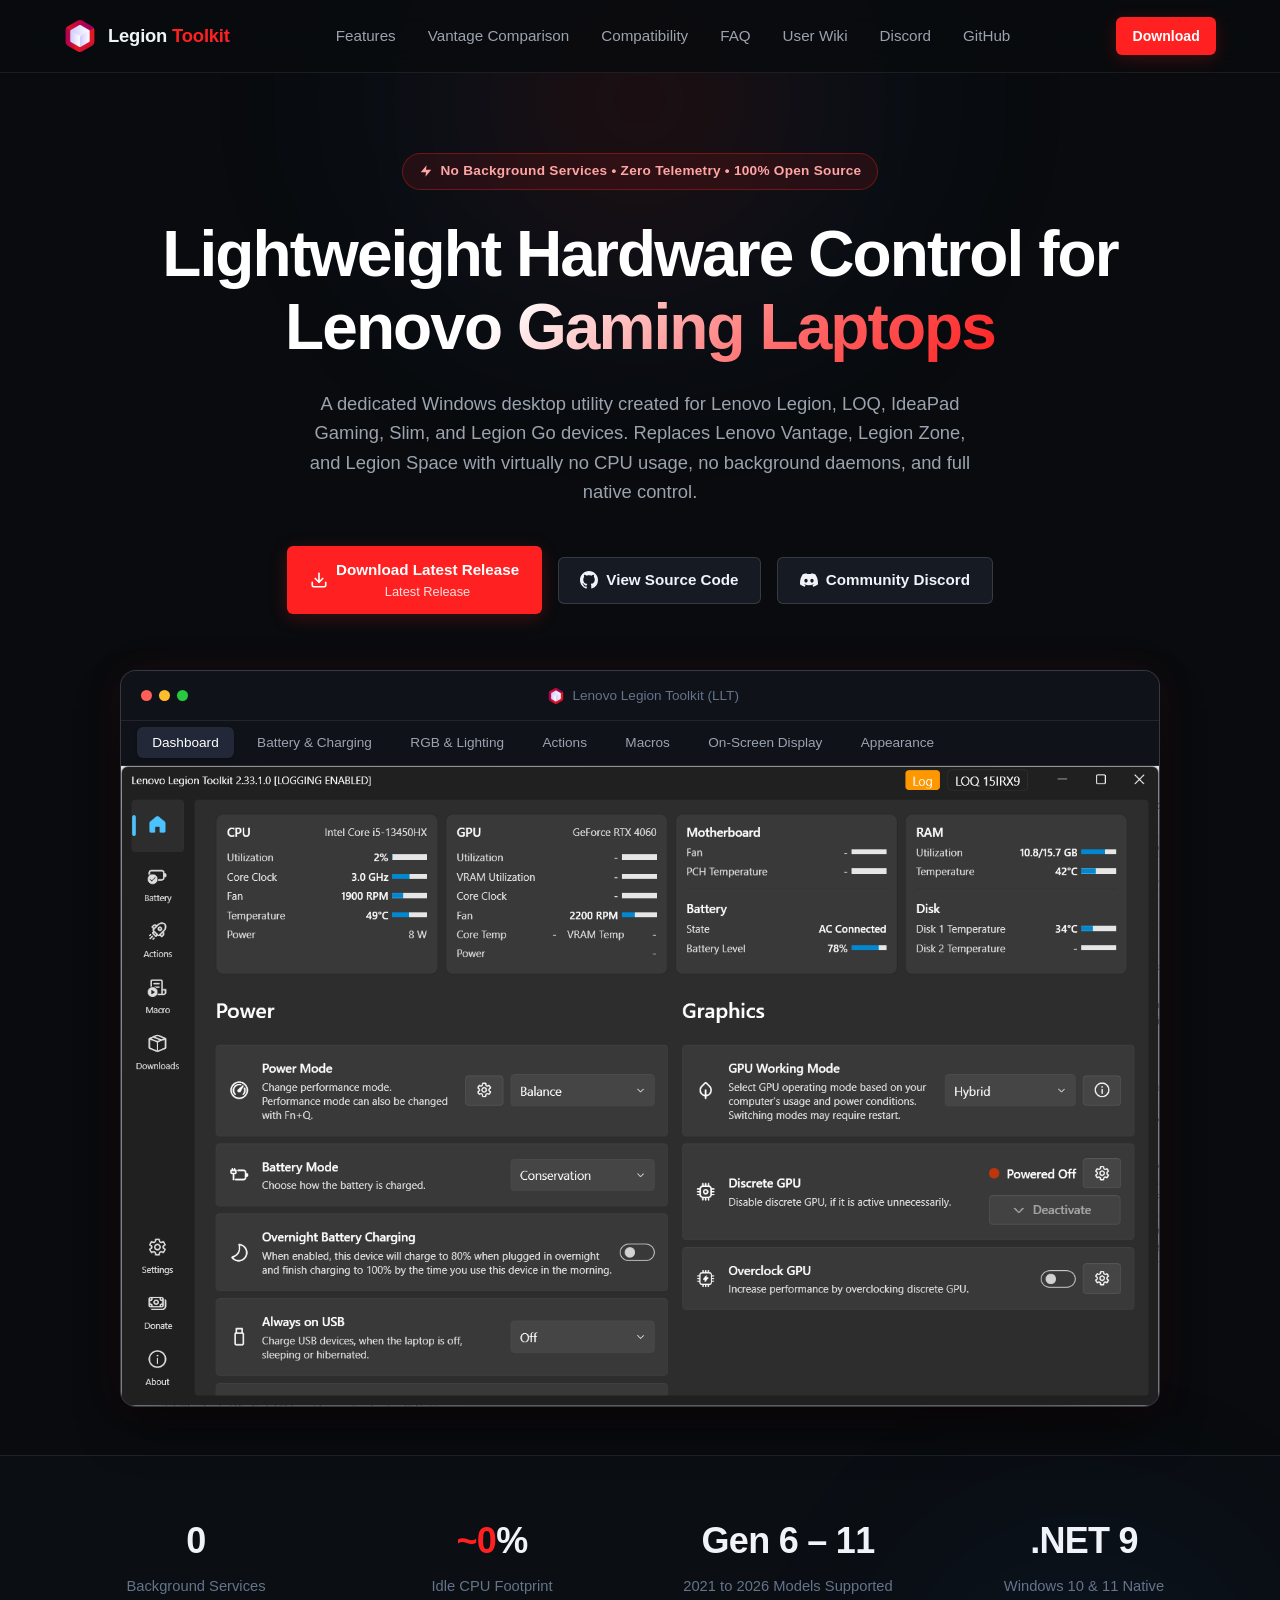
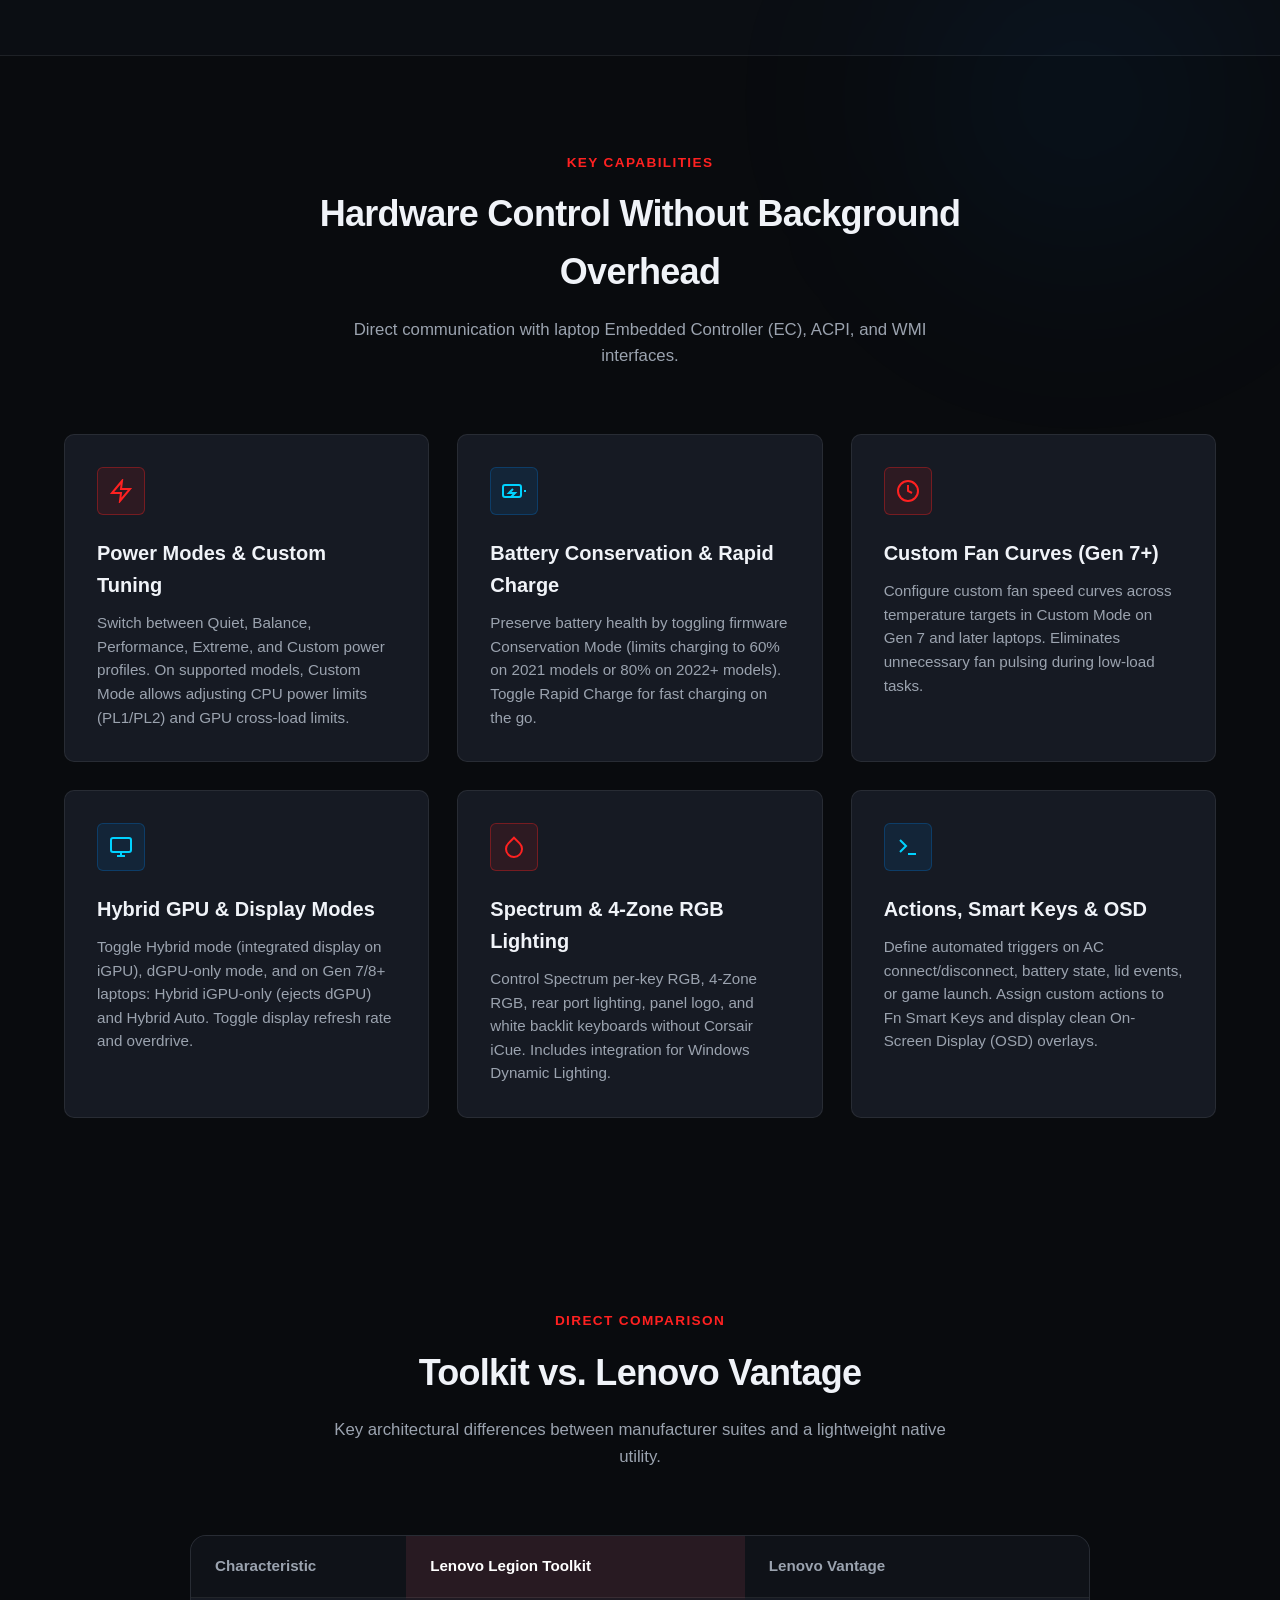
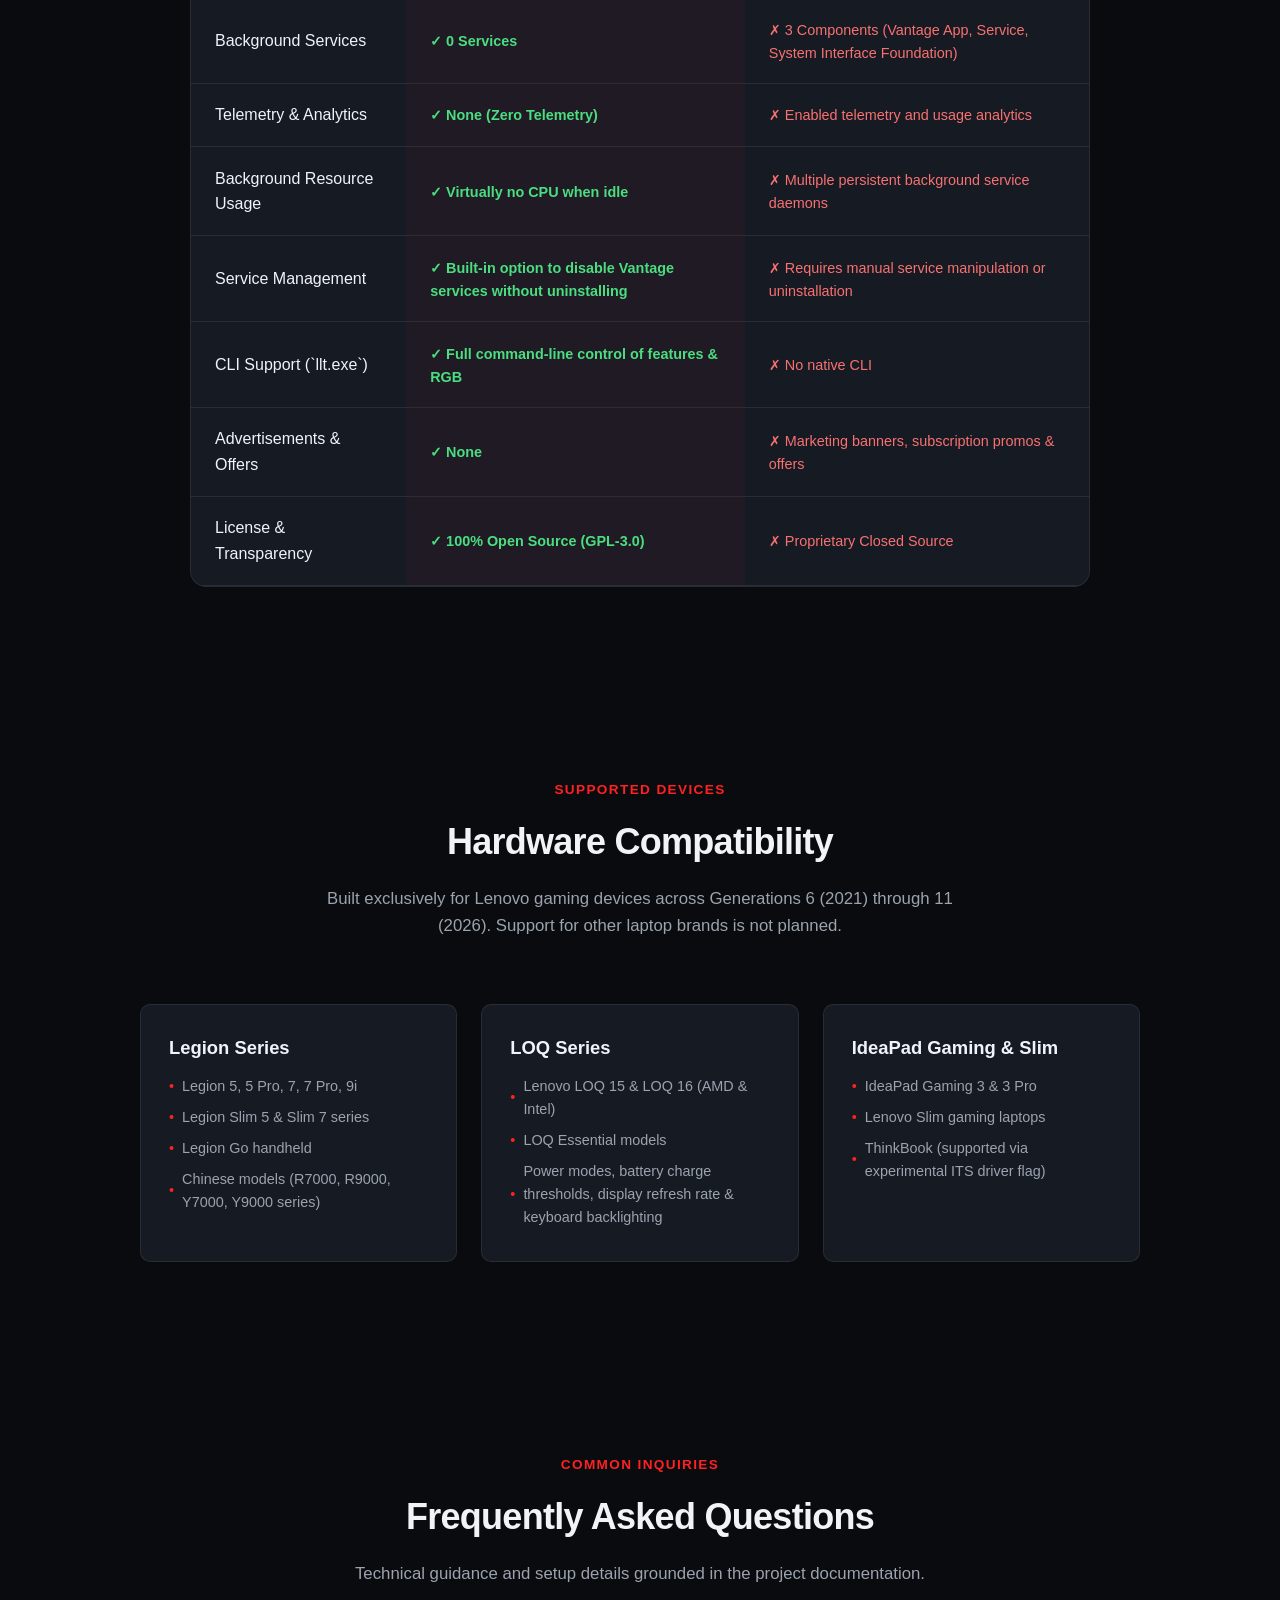
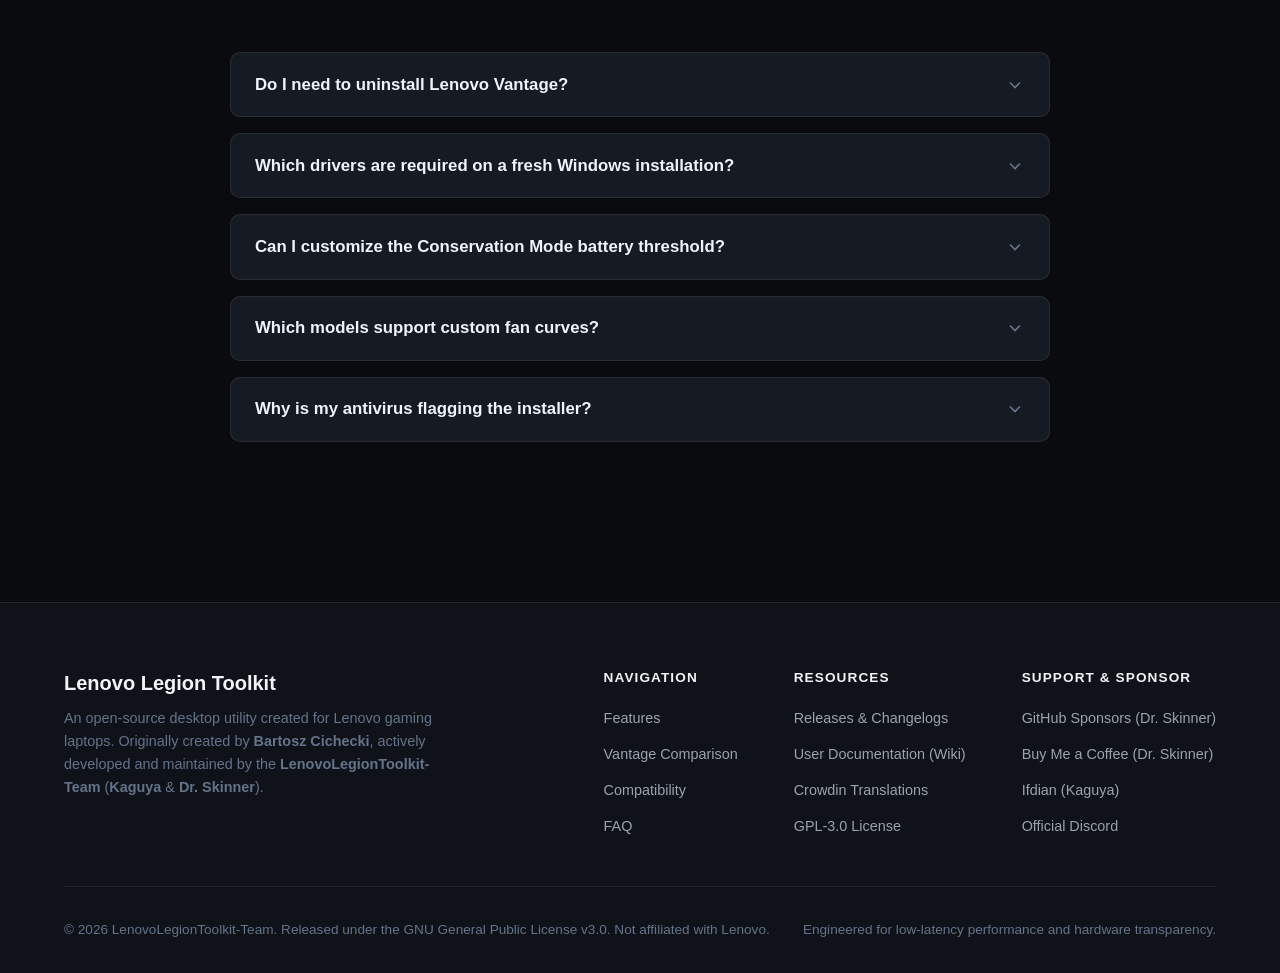
==== index.html @ ab82cf54 "Correct numbers, technical claims, and tone to strictly align with authoritative project documentati" ====
<!DOCTYPE html>
<html lang="en">
<head>
  <meta charset="UTF-8">
  <meta name="viewport" content="width=device-width, initial-scale=1.0">
  <title>Lenovo Legion Toolkit — Lightweight Utility for Lenovo Gaming Laptops</title>
  <meta name="description" content="A fast, clean, and resource-efficient desktop utility for Lenovo Legion, LOQ, and IdeaPad laptops. Replaces Lenovo Vantage with no background services and zero telemetry.">
  
  <!-- OpenGraph & Social Sharing Meta -->
  <meta property="og:title" content="Lenovo Legion Toolkit (LLT)">
  <meta property="og:description" content="Lightweight, open-source control utility for Lenovo Legion, LOQ, and IdeaPad laptops. Zero background services, zero telemetry.">
  <meta property="og:image" content="assets/Main_DarkMode.png">
  <meta property="og:url" content="https://lenovolegiontoolkit-team.github.io/">
  <meta property="og:type" content="website">

  <!-- Favicon -->
  <link rel="icon" type="image/png" href="assets/logo.png">

  <!-- Stylesheet -->
  <link rel="stylesheet" href="style.css">
</head>
<body>

  <!-- Ambient Background Glows -->
  <div class="ambient-glow-1"></div>
  <div class="ambient-glow-2"></div>

  <!-- Navigation Bar -->
  <header class="navbar">
    <div class="container nav-container">
      <a href="#" class="brand">
        <img src="assets/logo.png" alt="Lenovo Legion Toolkit Logo">
        <span>Legion <span class="accent">Toolkit</span></span>
      </a>

      <button class="mobile-toggle" aria-label="Toggle navigation menu">
        <svg width="24" height="24" viewBox="0 0 24 24" fill="none" stroke="currentColor" stroke-width="2">
          <line x1="3" y1="12" x2="21" y2="12"></line>
          <line x1="3" y1="6" x2="21" y2="6"></line>
          <line x1="3" y1="18" x2="21" y2="18"></line>
        </svg>
      </button>

      <nav class="nav-links">
        <a href="#features">Features</a>
        <a href="#comparison">Vantage Comparison</a>
        <a href="#compatibility">Compatibility</a>
        <a href="#faq">FAQ</a>
        <a href="https://github.com/LenovoLegionToolkit-Team/LenovoLegionToolkit/wiki" target="_blank" rel="noopener">User Wiki</a>
        <a href="https://discord.gg/TB3ER8ZVdt" target="_blank" rel="noopener">Discord</a>
        <a href="https://github.com/LenovoLegionToolkit-Team/LenovoLegionToolkit" target="_blank" rel="noopener">GitHub</a>
      </nav>

      <div class="nav-actions">
        <a href="https://github.com/LenovoLegionToolkit-Team/LenovoLegionToolkit/releases/latest" class="btn btn-primary btn-sm" id="navDownloadBtn">
          Download
        </a>
      </div>
    </div>
  </header>

  <!-- Hero Section -->
  <main>
    <section class="hero">
      <div class="container">
        
        <div class="hero-badge">
          <svg width="14" height="14" viewBox="0 0 24 24" fill="currentColor">
            <path d="M13 2L3 14h9l-1 8 10-12h-9l1-8z"></path>
          </svg>
          No Background Services • Zero Telemetry • 100% Open Source
        </div>

        <h1>
          Lightweight Hardware Control for<br>
          <span class="gradient-text">Lenovo Gaming Laptops</span>
        </h1>

        <p class="hero-description">
          A dedicated Windows desktop utility created for Lenovo Legion, LOQ, IdeaPad Gaming, Slim, and Legion Go devices.
          Replaces Lenovo Vantage, Legion Zone, and Legion Space with virtually no CPU usage, no background daemons, and full native control.
        </p>

        <div class="hero-cta">
          <a href="https://github.com/LenovoLegionToolkit-Team/LenovoLegionToolkit/releases/latest" class="btn btn-primary" id="primaryDownloadBtn">
            <svg width="18" height="18" viewBox="0 0 24 24" fill="none" stroke="currentColor" stroke-width="2.2" stroke-linecap="round" stroke-linejoin="round">
              <path d="M21 15v4a2 2 0 0 1-2 2H5a2 2 0 0 1-2-2v-4"></path>
              <polyline points="7 10 12 15 17 10"></polyline>
              <line x1="12" y1="15" x2="12" y2="3"></line>
            </svg>
            <div>
              <span>Download Latest Release</span>
              <span class="version-subtext" id="releaseVersion">Windows 10 / 11 (x64)</span>
            </div>
          </a>

          <a href="https://github.com/LenovoLegionToolkit-Team/LenovoLegionToolkit" class="btn btn-secondary" target="_blank" rel="noopener">
            <svg width="18" height="18" viewBox="0 0 24 24" fill="currentColor">
              <path d="M12 0C5.37 0 0 5.37 0 12c0 5.31 3.435 9.795 8.205 11.385.6.105.825-.255.825-.57 0-.285-.015-1.23-.015-2.235-3.015.555-3.795-.735-4.035-1.41-.135-.345-.72-1.41-1.23-1.695-.42-.225-1.02-.78-.015-.795.945-.015 1.62.87 1.845 1.23 1.08 1.815 2.805 1.305 3.495.99.105-.78.42-1.305.765-1.605-2.67-.3-5.46-1.335-5.46-5.925 0-1.305.465-2.385 1.23-3.225-.12-.3-.54-1.53.12-3.18 0 0 1.005-.315 3.3 1.23.96-.27 1.98-.405 3-.405s2.04.135 3 .405c2.295-1.56 3.3-1.23 3.3-1.23.66 1.65.24 2.88.12 3.18.765.84 1.23 1.905 1.23 3.225 0 4.605-2.805 5.625-5.475 5.925.435.375.81 1.095.81 2.22 0 1.605-.015 2.895-.015 3.3 0 .315.225.69.825.57A12.02 12.02 0 0 0 24 12c0-6.63-5.37-12-12-12z"/>
            </svg>
            View Source Code
          </a>

          <a href="https://discord.gg/TB3ER8ZVdt" class="btn btn-secondary" target="_blank" rel="noopener">
            <svg width="18" height="18" viewBox="0 0 24 24" fill="currentColor">
              <path d="M20.317 4.37a19.791 19.791 0 0 0-4.885-1.515.074.074 0 0 0-.079.037c-.21.375-.444.864-.608 1.25a18.27 18.27 0 0 0-5.487 0 12.64 12.64 0 0 0-.617-1.25.077.077 0 0 0-.079-.037A19.736 19.736 0 0 0 3.677 4.37a.07.07 0 0 0-.032.027C.533 9.046-.32 13.58.099 18.057a.082.082 0 0 0 .031.057 19.9 19.9 0 0 0 5.993 3.03.078.078 0 0 0 .084-.028c.462-.63.874-1.295 1.226-1.994.021-.041.001-.09-.041-.106a13.107 13.107 0 0 1-1.872-.892.077.077 0 0 1-.008-.128 10.2 10.2 0 0 0 .372-.292.074.074 0 0 1 .077-.01c3.929 1.793 8.18 1.793 12.061 0a.074.074 0 0 1 .078.01c.12.098.246.198.373.292a.077.077 0 0 1-.006.127 12.299 12.299 0 0 1-1.873.894.077.077 0 0 0-.041.107c.36.698.772 1.362 1.225 1.993a.076.076 0 0 0 .084.028 19.839 19.839 0 0 0 6.002-3.03.077.077 0 0 0 .032-.054c.5-5.177-.838-9.674-3.549-13.66a.061.061 0 0 0-.031-.028zM8.02 15.33c-1.183 0-2.157-1.085-2.157-2.419 0-1.333.956-2.419 2.157-2.419 1.21 0 2.176 1.096 2.157 2.42 0 1.333-.956 2.418-2.157 2.418zm7.975 0c-1.183 0-2.157-1.085-2.157-2.419 0-1.333.955-2.419 2.157-2.419 1.21 0 2.176 1.096 2.157 2.42 0 1.333-.946 2.418-2.157 2.418z"/>
            </svg>
            Community Discord
          </a>
        </div>

        <!-- Interactive App Window Mockup -->
        <div class="showcase-wrapper">
          <div class="window-header">
            <div class="window-dots">
              <span class="dot dot-red"></span>
              <span class="dot dot-yellow"></span>
              <span class="dot dot-green"></span>
            </div>
            <div class="window-title">
              <img src="assets/logo.png" width="16" height="16" alt="Icon">
              Lenovo Legion Toolkit (LLT)
            </div>
            <div style="width: 40px;"></div>
          </div>

          <div class="showcase-tabs">
            <button class="tab-btn active" data-src="assets/Main_DarkMode.png" data-alt="Main Dashboard in Dark Mode">Dashboard</button>
            <button class="tab-btn" data-src="assets/Battery.png" data-alt="Battery Health and Power Settings">Battery & Charging</button>
            <button class="tab-btn" data-src="assets/Keyboard_DynamicLighting.png" data-alt="Keyboard Dynamic Lighting">RGB & Lighting</button>
            <button class="tab-btn" data-src="assets/Actions.png" data-alt="Actions and Automations">Actions</button>
            <button class="tab-btn" data-src="assets/Macro.png" data-alt="Macro Configuration">Macros</button>
            <button class="tab-btn" data-src="assets/OSD_BarStyle.png" data-alt="On-Screen Display Bar Style">On-Screen Display</button>
            <button class="tab-btn" data-src="assets/Settings_Appearance.png" data-alt="Appearance and Theme Settings">Appearance</button>
          </div>

          <div class="showcase-screen">
            <img id="mockupImage" src="assets/Main_DarkMode.png" alt="Lenovo Legion Toolkit Main Dashboard">
          </div>
        </div>

      </div>
    </section>

    <!-- Authoritative Metrics Strip -->
    <section class="metrics-strip">
      <div class="container">
        <div class="metrics-grid">
          <div class="metric-item">
            <h3>0</h3>
            <p>Background Services</p>
          </div>
          <div class="metric-item">
            <h3><span class="accent">~0</span>%</h3>
            <p>Idle CPU Footprint</p>
          </div>
          <div class="metric-item">
            <h3>Gen 6 – 11</h3>
            <p>2021 to 2026 Models Supported</p>
          </div>
          <div class="metric-item">
            <h3>.NET 9</h3>
            <p>Windows 10 & 11 Native</p>
          </div>
        </div>
      </div>
    </section>

    <!-- Feature Cards Grid -->
    <section class="section" id="features">
      <div class="container">
        
        <div class="section-header">
          <div class="section-tag">Key Capabilities</div>
          <h2>Hardware Control Without Background Overhead</h2>
          <p>Direct communication with laptop Embedded Controller (EC), ACPI, and WMI interfaces.</p>
        </div>

        <div class="features-grid">
          
          <div class="feature-card">
            <div class="feature-icon-wrapper">
              <svg viewBox="0 0 24 24" fill="none" stroke="currentColor" stroke-width="2">
                <polygon points="13 2 3 14 12 14 11 22 21 10 12 10 13 2"></polygon>
              </svg>
            </div>
            <h3>Power Modes & Custom Tuning</h3>
            <p>Switch between Quiet, Balance, Performance, Extreme, and Custom power profiles. On supported models, Custom Mode allows adjusting CPU power limits (PL1/PL2) and GPU cross-load limits.</p>
          </div>

          <div class="feature-card">
            <div class="feature-icon-wrapper blue">
              <svg viewBox="0 0 24 24" fill="none" stroke="currentColor" stroke-width="2">
                <rect x="1" y="6" width="18" height="12" rx="2"></rect>
                <line x1="23" y1="13" x2="23" y2="11"></line>
                <polyline points="11 10 7 14 13 14 9 18"></polyline>
              </svg>
            </div>
            <h3>Battery Conservation & Rapid Charge</h3>
            <p>Preserve battery health by toggling firmware Conservation Mode (limits charging to 60% on 2021 models or 80% on 2022+ models). Toggle Rapid Charge for fast charging on the go.</p>
          </div>

          <div class="feature-card">
            <div class="feature-icon-wrapper">
              <svg viewBox="0 0 24 24" fill="none" stroke="currentColor" stroke-width="2">
                <circle cx="12" cy="12" r="10"></circle>
                <path d="M12 6v6l4 2"></path>
              </svg>
            </div>
            <h3>Custom Fan Curves (Gen 7+)</h3>
            <p>Configure custom fan speed curves across temperature targets in Custom Mode on Gen 7 and later laptops. Eliminates unnecessary fan pulsing during low-load tasks.</p>
          </div>

          <div class="feature-card">
            <div class="feature-icon-wrapper blue">
              <svg viewBox="0 0 24 24" fill="none" stroke="currentColor" stroke-width="2">
                <rect x="2" y="3" width="20" height="14" rx="2" ry="2"></rect>
                <line x1="8" y1="21" x2="16" y2="21"></line>
                <line x1="12" y1="17" x2="12" y2="21"></line>
              </svg>
            </div>
            <h3>Hybrid GPU & Display Modes</h3>
            <p>Toggle Hybrid mode (integrated display on iGPU), dGPU-only mode, and on Gen 7/8+ laptops: Hybrid iGPU-only (ejects dGPU) and Hybrid Auto. Toggle display refresh rate and overdrive.</p>
          </div>

          <div class="feature-card">
            <div class="feature-icon-wrapper">
              <svg viewBox="0 0 24 24" fill="none" stroke="currentColor" stroke-width="2">
                <path d="M12 2.69l5.66 5.66a8 8 0 1 1-11.31 0z"></path>
              </svg>
            </div>
            <h3>Spectrum & 4-Zone RGB Lighting</h3>
            <p>Control Spectrum per-key RGB, 4-Zone RGB, rear port lighting, panel logo, and white backlit keyboards without Corsair iCue. Includes integration for Windows Dynamic Lighting.</p>
          </div>

          <div class="feature-card">
            <div class="feature-icon-wrapper blue">
              <svg viewBox="0 0 24 24" fill="none" stroke="currentColor" stroke-width="2">
                <polyline points="4 17 10 11 4 5"></polyline>
                <line x1="12" y1="19" x2="20" y2="19"></line>
              </svg>
            </div>
            <h3>Actions, Smart Keys & OSD</h3>
            <p>Define automated triggers on AC connect/disconnect, battery state, lid events, or game launch. Assign custom actions to Fn Smart Keys and display clean On-Screen Display (OSD) overlays.</p>
          </div>

        </div>

      </div>
    </section>

    <!-- Vantage vs LLT Comparison (Ground Truth) -->
    <section class="section" id="comparison">
      <div class="container">
        
        <div class="section-header">
          <div class="section-tag">Direct Comparison</div>
          <h2>Toolkit vs. Lenovo Vantage</h2>
          <p>Key architectural differences between manufacturer suites and a lightweight native utility.</p>
        </div>

        <div class="comparison-card">
          <table class="comp-table">
            <thead>
              <tr>
                <th>Characteristic</th>
                <th class="highlight">Lenovo Legion Toolkit</th>
                <th>Lenovo Vantage</th>
              </tr>
            </thead>
            <tbody>
              <tr>
                <td>Background Services</td>
                <td class="highlight"><span class="status-badge status-good">✓ 0 Services</span></td>
                <td><span class="status-badge status-bad">✗ 3 Components (Vantage App, Service, System Interface Foundation)</span></td>
              </tr>
              <tr>
                <td>Telemetry & Analytics</td>
                <td class="highlight"><span class="status-badge status-good">✓ None (Zero Telemetry)</span></td>
                <td><span class="status-badge status-bad">✗ Enabled telemetry and usage analytics</span></td>
              </tr>
              <tr>
                <td>Background Resource Usage</td>
                <td class="highlight"><span class="status-badge status-good">✓ Virtually no CPU when idle</span></td>
                <td><span class="status-badge status-bad">✗ Multiple persistent background service daemons</span></td>
              </tr>
              <tr>
                <td>Service Management</td>
                <td class="highlight"><span class="status-badge status-good">✓ Built-in option to disable Vantage services without uninstalling</span></td>
                <td><span class="status-badge status-bad">✗ Requires manual service manipulation or uninstallation</span></td>
              </tr>
              <tr>
                <td>CLI Support (`llt.exe`)</td>
                <td class="highlight"><span class="status-badge status-good">✓ Full command-line control of features & RGB</span></td>
                <td><span class="status-badge status-bad">✗ No native CLI</span></td>
              </tr>
              <tr>
                <td>Advertisements & Offers</td>
                <td class="highlight"><span class="status-badge status-good">✓ None</span></td>
                <td><span class="status-badge status-bad">✗ Marketing banners, subscription promos & offers</span></td>
              </tr>
              <tr>
                <td>License & Transparency</td>
                <td class="highlight"><span class="status-badge status-good">✓ 100% Open Source (GPL-3.0)</span></td>
                <td><span class="status-badge status-bad">✗ Proprietary Closed Source</span></td>
              </tr>
            </tbody>
          </table>
        </div>

      </div>
    </section>

    <!-- Compatibility Section (Ground Truth) -->
    <section class="section" id="compatibility">
      <div class="container">
        
        <div class="section-header">
          <div class="section-tag">Supported Devices</div>
          <h2>Hardware Compatibility</h2>
          <p>Built exclusively for Lenovo gaming devices across Generations 6 (2021) through 11 (2026). Support for other laptop brands is not planned.</p>
        </div>

        <div class="devices-grid">
          
          <div class="device-card">
            <h4>Legion Series</h4>
            <ul>
              <li>Legion 5, 5 Pro, 7, 7 Pro, 9i</li>
              <li>Legion Slim 5 & Slim 7 series</li>
              <li>Legion Go handheld</li>
              <li>Chinese models (R7000, R9000, Y7000, Y9000 series)</li>
            </ul>
          </div>

          <div class="device-card">
            <h4>LOQ Series</h4>
            <ul>
              <li>Lenovo LOQ 15 & LOQ 16 (AMD & Intel)</li>
              <li>LOQ Essential models</li>
              <li>Power modes, battery charge thresholds, display refresh rate & keyboard backlighting</li>
            </ul>
          </div>

          <div class="device-card">
            <h4>IdeaPad Gaming & Slim</h4>
            <ul>
              <li>IdeaPad Gaming 3 & 3 Pro</li>
              <li>Lenovo Slim gaming laptops</li>
              <li>ThinkBook (supported via experimental ITS driver flag)</li>
            </ul>
          </div>

        </div>

      </div>
    </section>

    <!-- FAQ Accordion -->
    <section class="section" id="faq">
      <div class="container">
        
        <div class="section-header">
          <div class="section-tag">Common Inquiries</div>
          <h2>Frequently Asked Questions</h2>
          <p>Technical guidance and setup details grounded in the project documentation.</p>
        </div>

        <div class="faq-list">
          
          <div class="faq-item">
            <button class="faq-question">
              <span>Do I need to uninstall Lenovo Vantage?</span>
              <svg width="20" height="20" viewBox="0 0 24 24" fill="none" stroke="currentColor" stroke-width="2">
                <polyline points="6 9 12 15 18 9"></polyline>
              </svg>
            </button>
            <div class="faq-answer">
              <p>You can either uninstall it or simply use LLT's built-in feature in Settings to disable Lenovo Vantage, Legion Zone, and Lenovo Hotkeys services. Disabling them in LLT prevents hardware communication conflicts without permanently deleting Vantage.</p>
            </div>
          </div>

          <div class="faq-item">
            <button class="faq-question">
              <span>Which drivers are required on a fresh Windows installation?</span>
              <svg width="20" height="20" viewBox="0 0 24 24" fill="none" stroke="currentColor" stroke-width="2">
                <polyline points="6 9 12 15 18 9"></polyline>
              </svg>
            </button>
            <div class="faq-answer">
              <p>On clean Windows installs, ensure that <strong>Lenovo Energy Management</strong> and <strong>Lenovo Vantage Gaming Feature Driver</strong> are installed so hardware interfaces are exposed. (Note: These drivers are not required on Gen 10 and later laptops).</p>
            </div>
          </div>

          <div class="faq-item">
            <button class="faq-question">
              <span>Can I customize the Conservation Mode battery threshold?</span>
              <svg width="20" height="20" viewBox="0 0 24 24" fill="none" stroke="currentColor" stroke-width="2">
                <polyline points="6 9 12 15 18 9"></polyline>
              </svg>
            </button>
            <div class="faq-answer">
              <p>No. The Conservation Mode threshold is hardcoded into Lenovo's firmware (EC) to 60% on 2021 and earlier models, or 80% on 2022 and later models. It cannot be altered by software.</p>
            </div>
          </div>

          <div class="faq-item">
            <button class="faq-question">
              <span>Which models support custom fan curves?</span>
              <svg width="20" height="20" viewBox="0 0 24 24" fill="none" stroke="currentColor" stroke-width="2">
                <polyline points="6 9 12 15 18 9"></polyline>
              </svg>
            </button>
            <div class="faq-answer">
              <p>Custom fan curves are supported in Custom Mode on Gen 7 (2022) and later models whose firmware exposes fan registers. Custom fan curves are not available in Quiet, Balance, or Performance modes, nor on Gen 6 and older models due to hardware limitations.</p>
            </div>
          </div>

          <div class="faq-item">
            <button class="faq-question">
              <span>Why is my antivirus flagging the installer?</span>
              <svg width="20" height="20" viewBox="0 0 24 24" fill="none" stroke="currentColor" stroke-width="2">
                <polyline points="6 9 12 15 18 9"></polyline>
              </svg>
            </button>
            <div class="faq-answer">
              <p>LLT utilizes low-level Windows APIs (WMI, EC drivers, keyboard hooks) that can trigger false-positive alerts in generic heuristic scanners. All installers are built transparently via GitHub Actions and cryptographically signed with an Authenticode certificate.</p>
            </div>
          </div>

        </div>

      </div>
    </section>

  </main>

  <!-- Footer -->
  <footer class="site-footer">
    <div class="container">
      
      <div class="footer-top">
        <div class="footer-brand">
          <h4>Lenovo Legion Toolkit</h4>
          <p>An open-source desktop utility created for Lenovo gaming laptops. Originally created by <strong>Bartosz Cichecki</strong>, actively developed and maintained by the <strong>LenovoLegionToolkit-Team</strong> (<strong>Kaguya</strong> & <strong>Dr. Skinner</strong>).</p>
        </div>

        <div class="footer-links-group">
          <div class="footer-col">
            <h5>Navigation</h5>
            <ul>
              <li><a href="#features">Features</a></li>
              <li><a href="#comparison">Vantage Comparison</a></li>
              <li><a href="#compatibility">Compatibility</a></li>
              <li><a href="#faq">FAQ</a></li>
            </ul>
          </div>

          <div class="footer-col">
            <h5>Resources</h5>
            <ul>
              <li><a href="https://github.com/LenovoLegionToolkit-Team/LenovoLegionToolkit/releases" target="_blank" rel="noopener">Releases & Changelogs</a></li>
              <li><a href="https://github.com/LenovoLegionToolkit-Team/LenovoLegionToolkit/wiki" target="_blank" rel="noopener">User Documentation (Wiki)</a></li>
              <li><a href="https://crowdin.com/project/lenovolegiontoolkit-unofficial" target="_blank" rel="noopener">Crowdin Translations</a></li>
              <li><a href="https://github.com/LenovoLegionToolkit-Team/LenovoLegionToolkit/blob/master/LICENSE" target="_blank" rel="noopener">GPL-3.0 License</a></li>
            </ul>
          </div>

          <div class="footer-col">
            <h5>Support & Sponsor</h5>
            <ul>
              <li><a href="https://github.com/sponsors/Metanome" target="_blank" rel="noopener">GitHub Sponsors (Dr. Skinner)</a></li>
              <li><a href="https://buymeacoffee.com/metanome" target="_blank" rel="noopener">Buy Me a Coffee (Dr. Skinner)</a></li>
              <li><a href="https://ifdian.net/a/XKaguya" target="_blank" rel="noopener">Ifdian (Kaguya)</a></li>
              <li><a href="https://discord.gg/TB3ER8ZVdt" target="_blank" rel="noopener">Official Discord</a></li>
            </ul>
          </div>
        </div>
      </div>

      <div class="footer-bottom">
        <div>&copy; 2026 LenovoLegionToolkit-Team. Released under the GNU General Public License v3.0. Not affiliated with Lenovo.</div>
        <div>Engineered for low-latency performance and hardware transparency.</div>
      </div>

    </div>
  </footer>

  <!-- Scripts -->
  <script src="script.js"></script>
</body>
</html>
---- style.css ----
:root {
  /* Color Palette - Windows 11 Dark + Legion Crimson */
  --bg-base: #090B0E;
  --bg-surface: #0F1218;
  --bg-card: #161A23;
  --bg-card-hover: #1D222F;
  --bg-card-elevated: #222837;
  
  --border-subtle: rgba(255, 255, 255, 0.08);
  --border-medium: rgba(255, 255, 255, 0.14);
  --border-accent: rgba(255, 33, 33, 0.35);

  --accent-red: #FF2121;
  --accent-red-hover: #FF3B3B;
  --accent-red-glow: rgba(255, 33, 33, 0.22);
  --accent-blue: #0078D6;
  --accent-cyan: #00D2FF;

  --text-primary: #F0F3F8;
  --text-secondary: #9BA3AF;
  --text-muted: #64748B;
  
  --radius-sm: 6px;
  --radius-md: 10px;
  --radius-lg: 16px;
  --radius-full: 9999px;
  
  --container-width: 1200px;
  --font-sans: "Segoe UI Variable Text", "Segoe UI", -apple-system, BlinkMacSystemFont, "Inter", Roboto, sans-serif;
  --font-mono: Consolas, "Cascadia Code", "SFMono-Regular", Menlo, monospace;
}

* {
  box-sizing: border-box;
  margin: 0;
  padding: 0;
}

html {
  scroll-behavior: smooth;
  color-scheme: dark;
}

body {
  background-color: var(--bg-base);
  color: var(--text-primary);
  font-family: var(--font-sans);
  line-height: 1.6;
  overflow-x: hidden;
  -webkit-font-smoothing: antialiased;
}

/* Background Atmosphere Glows */
.ambient-glow-1 {
  position: absolute;
  top: -150px;
  left: 50%;
  transform: translateX(-50%);
  width: 800px;
  height: 500px;
  background: radial-gradient(circle, rgba(255, 33, 33, 0.12) 0%, rgba(0, 120, 214, 0.05) 50%, transparent 70%);
  pointer-events: none;
  z-index: 0;
  filter: blur(80px);
}

.ambient-glow-2 {
  position: absolute;
  top: 1400px;
  right: -100px;
  width: 600px;
  height: 600px;
  background: radial-gradient(circle, rgba(0, 132, 255, 0.08) 0%, transparent 60%);
  pointer-events: none;
  z-index: 0;
  filter: blur(90px);
}

/* Layout Container */
.container {
  width: 100%;
  max-width: var(--container-width);
  margin: 0 auto;
  padding: 0 1.5rem;
  position: relative;
  z-index: 1;
}

/* Header & Navigation */
header.navbar {
  position: sticky;
  top: 0;
  z-index: 100;
  background: rgba(9, 11, 14, 0.82);
  backdrop-filter: blur(14px);
  -webkit-backdrop-filter: blur(14px);
  border-bottom: 1px solid var(--border-subtle);
  transition: all 0.2s ease;
}

.nav-container {
  display: flex;
  align-items: center;
  justify-content: space-between;
  height: 72px;
}

.brand {
  display: flex;
  align-items: center;
  gap: 0.75rem;
  text-decoration: none;
  color: var(--text-primary);
  font-weight: 700;
  font-size: 1.15rem;
  letter-spacing: -0.01em;
}

.brand img {
  width: 32px;
  height: 32px;
  border-radius: 6px;
}

.brand span.accent {
  color: var(--accent-red);
}

nav.nav-links {
  display: flex;
  align-items: center;
  gap: 2rem;
}

nav.nav-links a {
  text-decoration: none;
  color: var(--text-secondary);
  font-size: 0.95rem;
  font-weight: 500;
  transition: color 0.15s ease;
}

nav.nav-links a:hover {
  color: var(--text-primary);
}

.nav-actions {
  display: flex;
  align-items: center;
  gap: 1rem;
}

/* Buttons */
.btn {
  display: inline-flex;
  align-items: center;
  justify-content: center;
  gap: 0.5rem;
  font-weight: 600;
  font-size: 0.95rem;
  padding: 0.65rem 1.35rem;
  border-radius: var(--radius-sm);
  text-decoration: none;
  cursor: pointer;
  transition: all 0.18s ease;
  border: 1px solid transparent;
}

.btn-primary {
  background: var(--accent-red);
  color: #FFFFFF;
  box-shadow: 0 4px 18px var(--accent-red-glow);
}

.btn-primary:hover {
  background: var(--accent-red-hover);
  box-shadow: 0 6px 24px rgba(255, 33, 33, 0.35);
  transform: translateY(-1px);
}

.btn-secondary {
  background: var(--bg-card);
  color: var(--text-primary);
  border: 1px solid var(--border-medium);
}

.btn-secondary:hover {
  background: var(--bg-card-hover);
  border-color: rgba(255, 255, 255, 0.25);
  color: #FFFFFF;
  transform: translateY(-1px);
}

.btn-sm {
  padding: 0.45rem 0.95rem;
  font-size: 0.88rem;
}

/* Mobile Nav Toggle */
.mobile-toggle {
  display: none;
  background: none;
  border: none;
  color: var(--text-primary);
  font-size: 1.5rem;
  cursor: pointer;
}

/* Hero Section */
.hero {
  padding: 5rem 0 3rem;
  text-align: center;
  position: relative;
}

.hero-badge {
  display: inline-flex;
  align-items: center;
  gap: 0.5rem;
  padding: 0.4rem 1rem;
  border-radius: var(--radius-full);
  background: rgba(255, 33, 33, 0.1);
  border: 1px solid var(--border-accent);
  color: #FFA5A5;
  font-size: 0.85rem;
  font-weight: 600;
  margin-bottom: 1.75rem;
  letter-spacing: 0.02em;
}

.hero h1 {
  font-size: clamp(2.5rem, 5vw, 4rem);
  font-weight: 800;
  line-height: 1.15;
  letter-spacing: -0.03em;
  margin-bottom: 1.5rem;
  color: #FFFFFF;
}

.hero h1 span.gradient-text {
  background: linear-gradient(135deg, #FFFFFF 30%, #FF6B6B 70%, var(--accent-red) 100%);
  -webkit-background-clip: text;
  -webkit-text-fill-color: transparent;
}

.hero-description {
  max-width: 680px;
  margin: 0 auto 2.5rem;
  color: var(--text-secondary);
  font-size: 1.15rem;
  line-height: 1.6;
}

.hero-cta {
  display: flex;
  align-items: center;
  justify-content: center;
  gap: 1rem;
  flex-wrap: wrap;
  margin-bottom: 3.5rem;
}

.version-subtext {
  display: block;
  font-size: 0.8rem;
  font-weight: 400;
  opacity: 0.85;
}

/* Hero Showcase App Mockup */
.showcase-wrapper {
  max-width: 1040px;
  margin: 0 auto;
  border-radius: var(--radius-lg);
  background: var(--bg-card);
  border: 1px solid var(--border-medium);
  box-shadow: 0 25px 50px -12px rgba(0, 0, 0, 0.65), 0 0 40px rgba(255, 33, 33, 0.08);
  overflow: hidden;
}

.window-header {
  display: flex;
  align-items: center;
  justify-content: space-between;
  padding: 0.85rem 1.25rem;
  background: var(--bg-surface);
  border-bottom: 1px solid var(--border-subtle);
}

.window-dots {
  display: flex;
  gap: 0.45rem;
}

.dot {
  width: 11px;
  height: 11px;
  border-radius: 50%;
}
.dot-red { background: #FF5F56; }
.dot-yellow { background: #FFBD2E; }
.dot-green { background: #27C93F; }

.window-title {
  font-size: 0.85rem;
  color: var(--text-muted);
  font-weight: 500;
  display: flex;
  align-items: center;
  gap: 0.5rem;
}

.showcase-tabs {
  display: flex;
  background: var(--bg-surface);
  padding: 0.4rem 1rem;
  gap: 0.5rem;
  overflow-x: auto;
  border-bottom: 1px solid var(--border-subtle);
}

.tab-btn {
  background: transparent;
  border: none;
  color: var(--text-secondary);
  padding: 0.5rem 0.95rem;
  font-size: 0.85rem;
  font-weight: 500;
  border-radius: var(--radius-sm);
  cursor: pointer;
  transition: all 0.15s ease;
  white-space: nowrap;
}

.tab-btn:hover {
  color: var(--text-primary);
  background: rgba(255, 255, 255, 0.04);
}

.tab-btn.active {
  color: #FFFFFF;
  background: var(--bg-card-elevated);
  box-shadow: 0 1px 3px rgba(0, 0, 0, 0.3);
}

.showcase-screen {
  padding: 0;
  background: #000000;
  display: flex;
  align-items: center;
  justify-content: center;
  min-height: 480px;
}

.showcase-screen img {
  width: 100%;
  height: auto;
  display: block;
}

/* Key Metrics Strip */
.metrics-strip {
  padding: 3.5rem 0;
  border-top: 1px solid var(--border-subtle);
  border-bottom: 1px solid var(--border-subtle);
  background: rgba(15, 18, 24, 0.5);
}

.metrics-grid {
  display: grid;
  grid-template-columns: repeat(4, 1fr);
  gap: 2rem;
  text-align: center;
}

.metric-item h3 {
  font-size: 2.25rem;
  font-weight: 800;
  color: var(--text-primary);
  margin-bottom: 0.35rem;
  letter-spacing: -0.02em;
}

.metric-item h3 span.accent {
  color: var(--accent-red);
}

.metric-item p {
  color: var(--text-muted);
  font-size: 0.92rem;
  font-weight: 500;
}

/* Section Common */
.section {
  padding: 6rem 0;
  position: relative;
}

.section-header {
  text-align: center;
  max-width: 650px;
  margin: 0 auto 4rem;
}

.section-tag {
  color: var(--accent-red);
  font-size: 0.85rem;
  font-weight: 700;
  text-transform: uppercase;
  letter-spacing: 0.1em;
  margin-bottom: 0.75rem;
}

.section-header h2 {
  font-size: 2.25rem;
  font-weight: 700;
  letter-spacing: -0.02em;
  margin-bottom: 1rem;
}

.section-header p {
  color: var(--text-secondary);
  font-size: 1.05rem;
}

/* Feature Cards Grid (G-Helper Inspired) */
.features-grid {
  display: grid;
  grid-template-columns: repeat(3, 1fr);
  gap: 1.75rem;
}

.feature-card {
  background: var(--bg-card);
  border: 1px solid var(--border-subtle);
  border-radius: var(--radius-md);
  padding: 2rem;
  transition: all 0.2s ease;
  position: relative;
  overflow: hidden;
}

.feature-card:hover {
  background: var(--bg-card-hover);
  border-color: var(--border-medium);
  transform: translateY(-3px);
  box-shadow: 0 12px 28px rgba(0, 0, 0, 0.35);
}

.feature-icon-wrapper {
  width: 48px;
  height: 48px;
  border-radius: var(--radius-sm);
  background: rgba(255, 33, 33, 0.1);
  border: 1px solid var(--border-accent);
  color: var(--accent-red);
  display: flex;
  align-items: center;
  justify-content: center;
  margin-bottom: 1.35rem;
}

.feature-icon-wrapper.blue {
  background: rgba(0, 120, 214, 0.12);
  border-color: rgba(0, 120, 214, 0.3);
  color: var(--accent-cyan);
}

.feature-icon-wrapper svg {
  width: 24px;
  height: 24px;
}

.feature-card h3 {
  font-size: 1.25rem;
  font-weight: 600;
  margin-bottom: 0.65rem;
  color: var(--text-primary);
}

.feature-card p {
  color: var(--text-secondary);
  font-size: 0.95rem;
  line-height: 1.55;
}

/* Comparison Table */
.comparison-card {
  background: var(--bg-card);
  border: 1px solid var(--border-subtle);
  border-radius: var(--radius-lg);
  overflow: hidden;
  max-width: 900px;
  margin: 0 auto;
}

table.comp-table {
  width: 100%;
  border-collapse: collapse;
  text-align: left;
}

table.comp-table th, table.comp-table td {
  padding: 1.15rem 1.5rem;
  border-bottom: 1px solid var(--border-subtle);
}

table.comp-table th {
  background: var(--bg-surface);
  font-size: 0.95rem;
  font-weight: 600;
  color: var(--text-secondary);
}

table.comp-table th.highlight {
  color: #FFFFFF;
  background: rgba(255, 33, 33, 0.08);
}

table.comp-table td.highlight {
  background: rgba(255, 33, 33, 0.04);
  font-weight: 600;
  color: #FFFFFF;
}

.status-badge {
  display: inline-flex;
  align-items: center;
  gap: 0.35rem;
  font-size: 0.9rem;
}
.status-good { color: #4ADE80; }
.status-bad { color: #F87171; }

/* Compatibility Section */
.devices-grid {
  display: grid;
  grid-template-columns: repeat(3, 1fr);
  gap: 1.5rem;
  max-width: 1000px;
  margin: 0 auto;
}

.device-card {
  background: var(--bg-card);
  border: 1px solid var(--border-subtle);
  border-radius: var(--radius-md);
  padding: 1.75rem;
  text-align: left;
}

.device-card h4 {
  font-size: 1.15rem;
  font-weight: 600;
  margin-bottom: 0.5rem;
  color: var(--text-primary);
}

.device-card ul {
  list-style: none;
  color: var(--text-secondary);
  font-size: 0.9rem;
}

.device-card ul li {
  padding: 0.25rem 0;
  display: flex;
  align-items: center;
  gap: 0.5rem;
}

.device-card ul li::before {
  content: "•";
  color: var(--accent-red);
}

/* FAQ Accordion */
.faq-list {
  max-width: 820px;
  margin: 0 auto;
  display: flex;
  flex-direction: column;
  gap: 1rem;
}

.faq-item {
  background: var(--bg-card);
  border: 1px solid var(--border-subtle);
  border-radius: var(--radius-md);
  overflow: hidden;
  transition: all 0.2s ease;
}

.faq-question {
  width: 100%;
  display: flex;
  align-items: center;
  justify-content: space-between;
  padding: 1.35rem 1.5rem;
  background: transparent;
  border: none;
  color: var(--text-primary);
  font-size: 1.05rem;
  font-weight: 600;
  text-align: left;
  cursor: pointer;
}

.faq-question svg {
  transition: transform 0.2s ease;
  color: var(--text-muted);
}

.faq-item.active .faq-question svg {
  transform: rotate(180deg);
  color: var(--accent-red);
}

.faq-answer {
  max-height: 0;
  overflow: hidden;
  transition: max-height 0.25s ease, padding 0.25s ease;
  padding: 0 1.5rem;
  color: var(--text-secondary);
  font-size: 0.95rem;
  line-height: 1.6;
}

.faq-item.active .faq-answer {
  max-height: 300px;
  padding: 0 1.5rem 1.5rem;
}

/* Footer */
footer.site-footer {
  background: var(--bg-surface);
  border-top: 1px solid var(--border-subtle);
  padding: 4rem 0 2rem;
  margin-top: 4rem;
}

.footer-top {
  display: flex;
  justify-content: space-between;
  align-items: flex-start;
  flex-wrap: wrap;
  gap: 2.5rem;
  margin-bottom: 3rem;
}

.footer-brand h4 {
  font-size: 1.25rem;
  font-weight: 700;
  margin-bottom: 0.5rem;
}

.footer-brand p {
  color: var(--text-muted);
  max-width: 380px;
  font-size: 0.9rem;
}

.footer-links-group {
  display: flex;
  gap: 3.5rem;
}

.footer-col h5 {
  font-size: 0.85rem;
  font-weight: 700;
  text-transform: uppercase;
  letter-spacing: 0.08em;
  color: var(--text-primary);
  margin-bottom: 1rem;
}

.footer-col ul {
  list-style: none;
  display: flex;
  flex-direction: column;
  gap: 0.65rem;
}

.footer-col a {
  text-decoration: none;
  color: var(--text-secondary);
  font-size: 0.9rem;
  transition: color 0.15s ease;
}

.footer-col a:hover {
  color: var(--accent-red);
}

.footer-bottom {
  border-top: 1px solid var(--border-subtle);
  padding-top: 2rem;
  display: flex;
  align-items: center;
  justify-content: space-between;
  color: var(--text-muted);
  font-size: 0.85rem;
  flex-wrap: wrap;
  gap: 1rem;
}

/* Responsive Media Queries */
@media (max-width: 960px) {
  .features-grid {
    grid-template-columns: repeat(2, 1fr);
  }
  .devices-grid {
    grid-template-columns: 1fr;
  }
  .metrics-grid {
    grid-template-columns: repeat(2, 1fr);
    gap: 1.5rem;
  }
}

@media (max-width: 768px) {
  nav.nav-links {
    display: none;
  }
  .mobile-toggle {
    display: block;
  }
  
  nav.nav-links.open {
    display: flex;
    flex-direction: column;
    position: absolute;
    top: 72px;
    left: 0;
    width: 100%;
    background: var(--bg-surface);
    border-bottom: 1px solid var(--border-medium);
    padding: 1.5rem;
    gap: 1.25rem;
  }
  
  .features-grid {
    grid-template-columns: 1fr;
  }
  
  .metrics-grid {
    grid-template-columns: 1fr 1fr;
  }
  
  .hero h1 {
    font-size: 2.25rem;
  }
  
  .footer-links-group {
    flex-direction: column;
    gap: 1.5rem;
  }
}
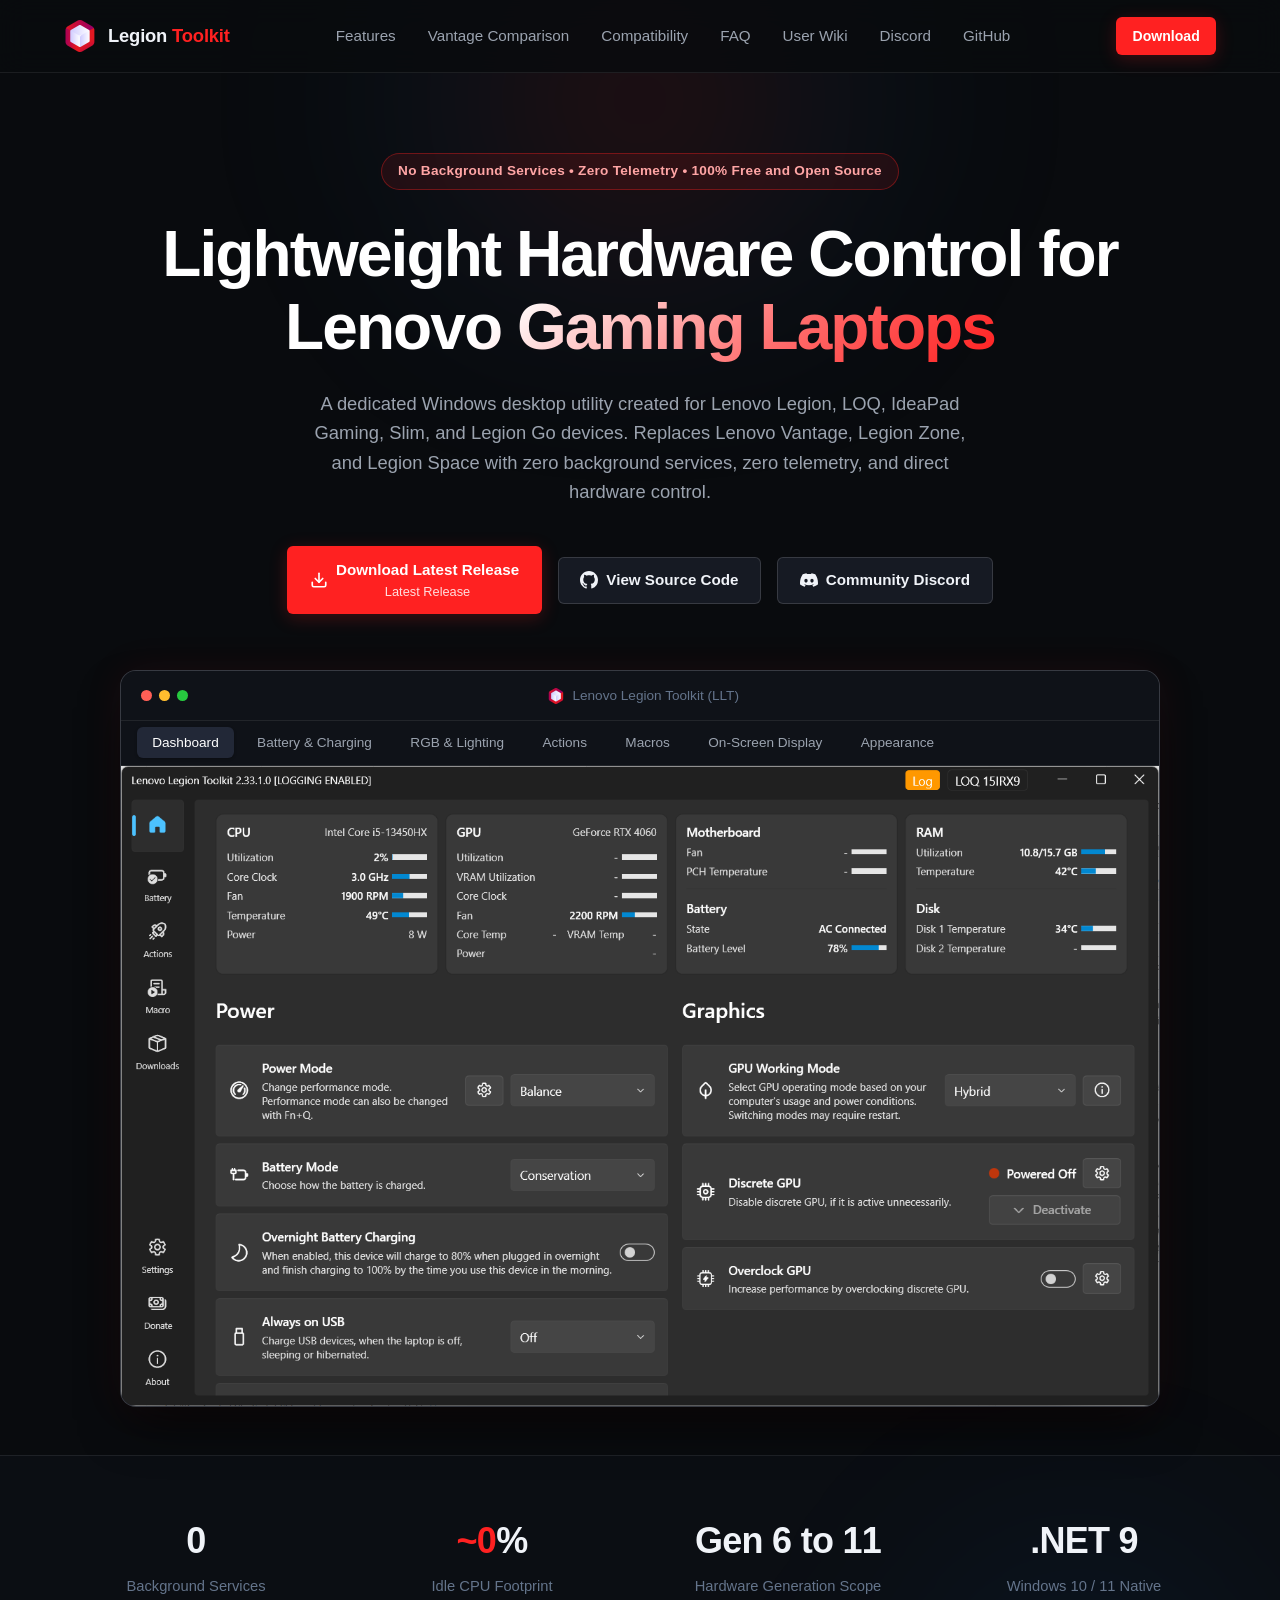
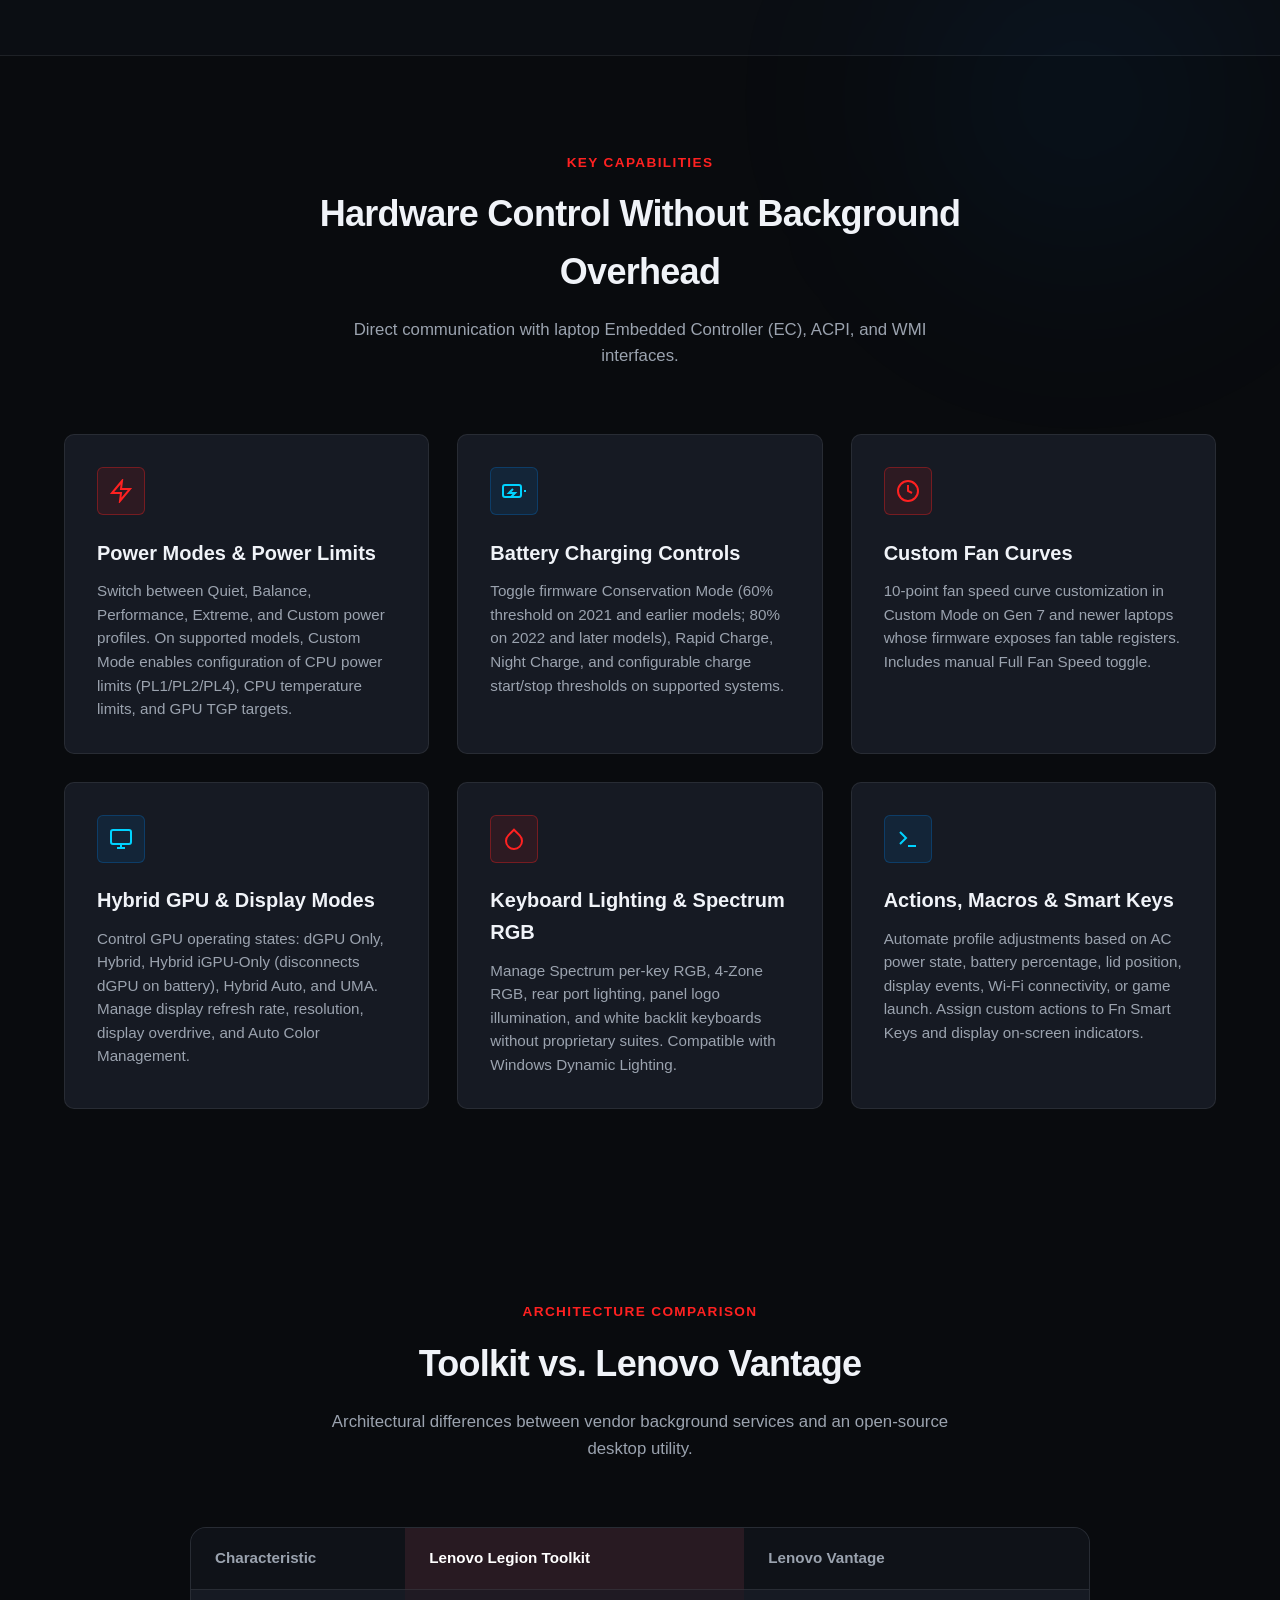
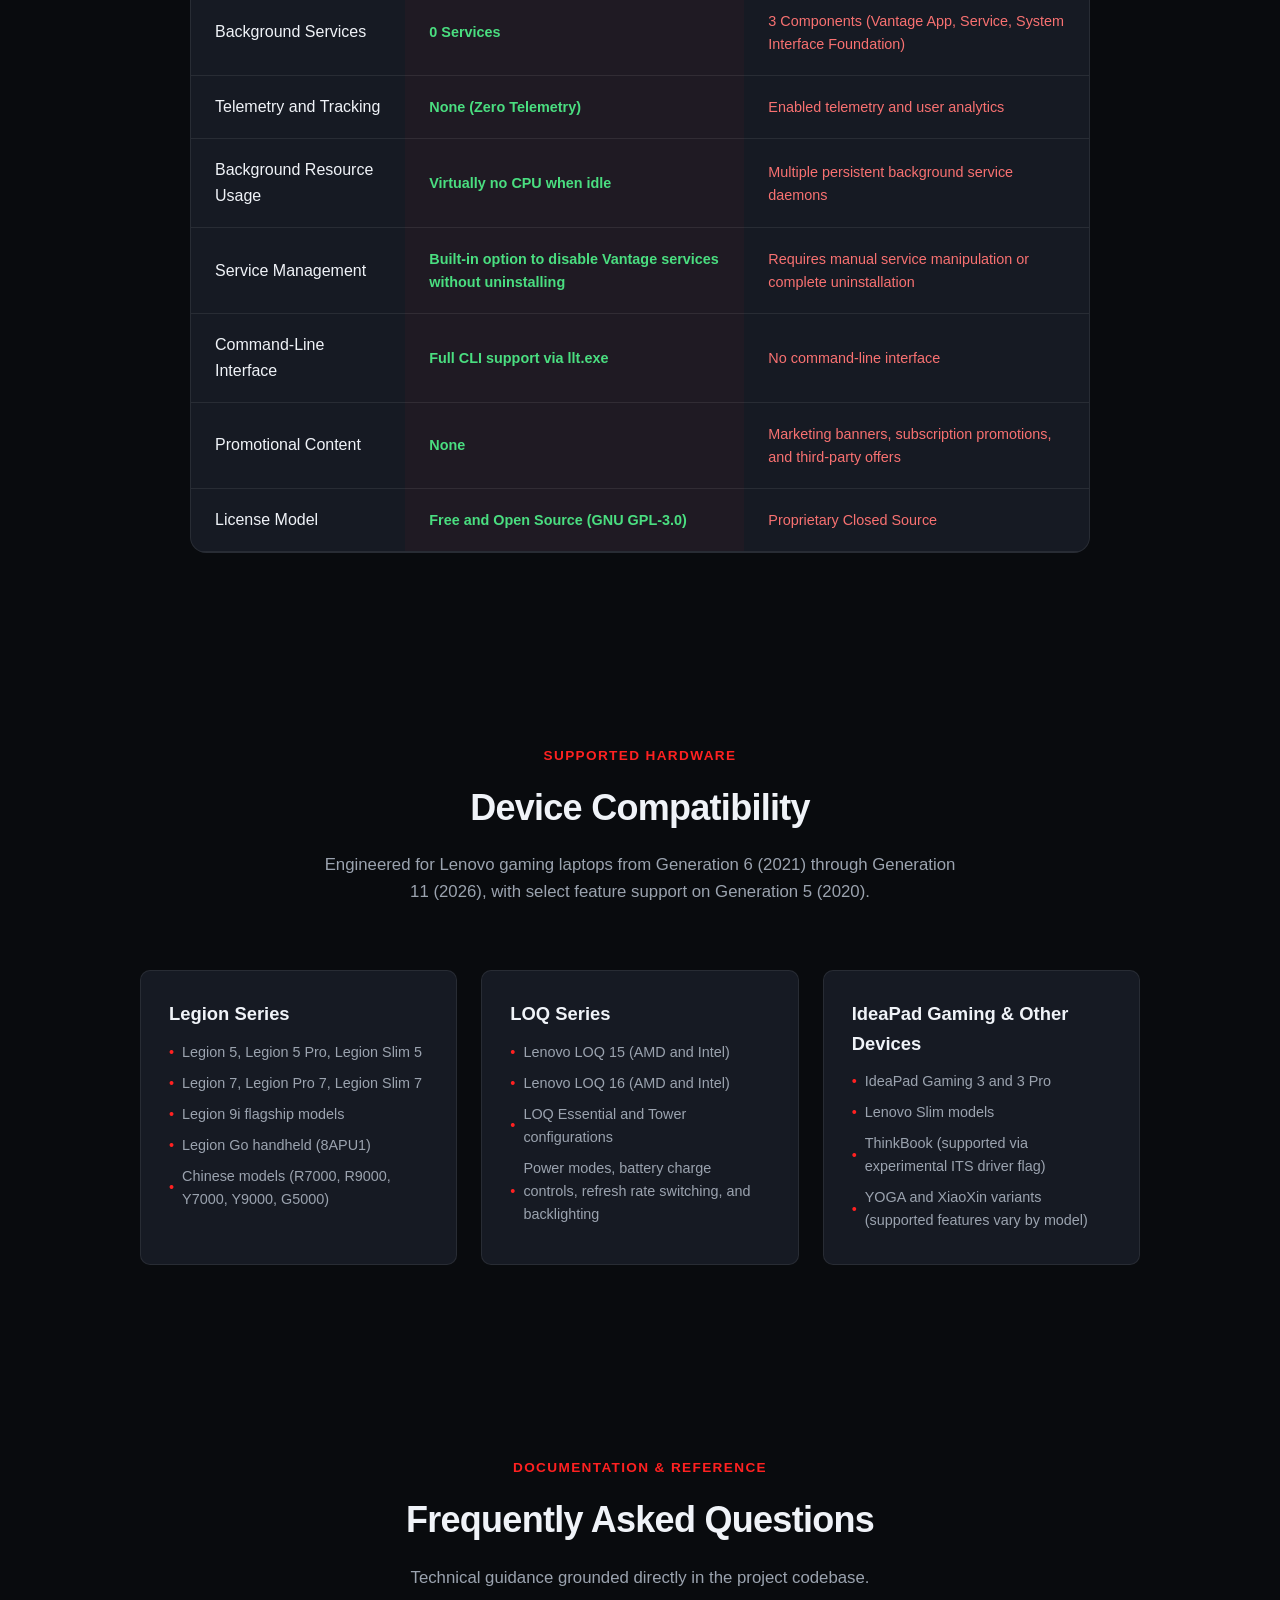
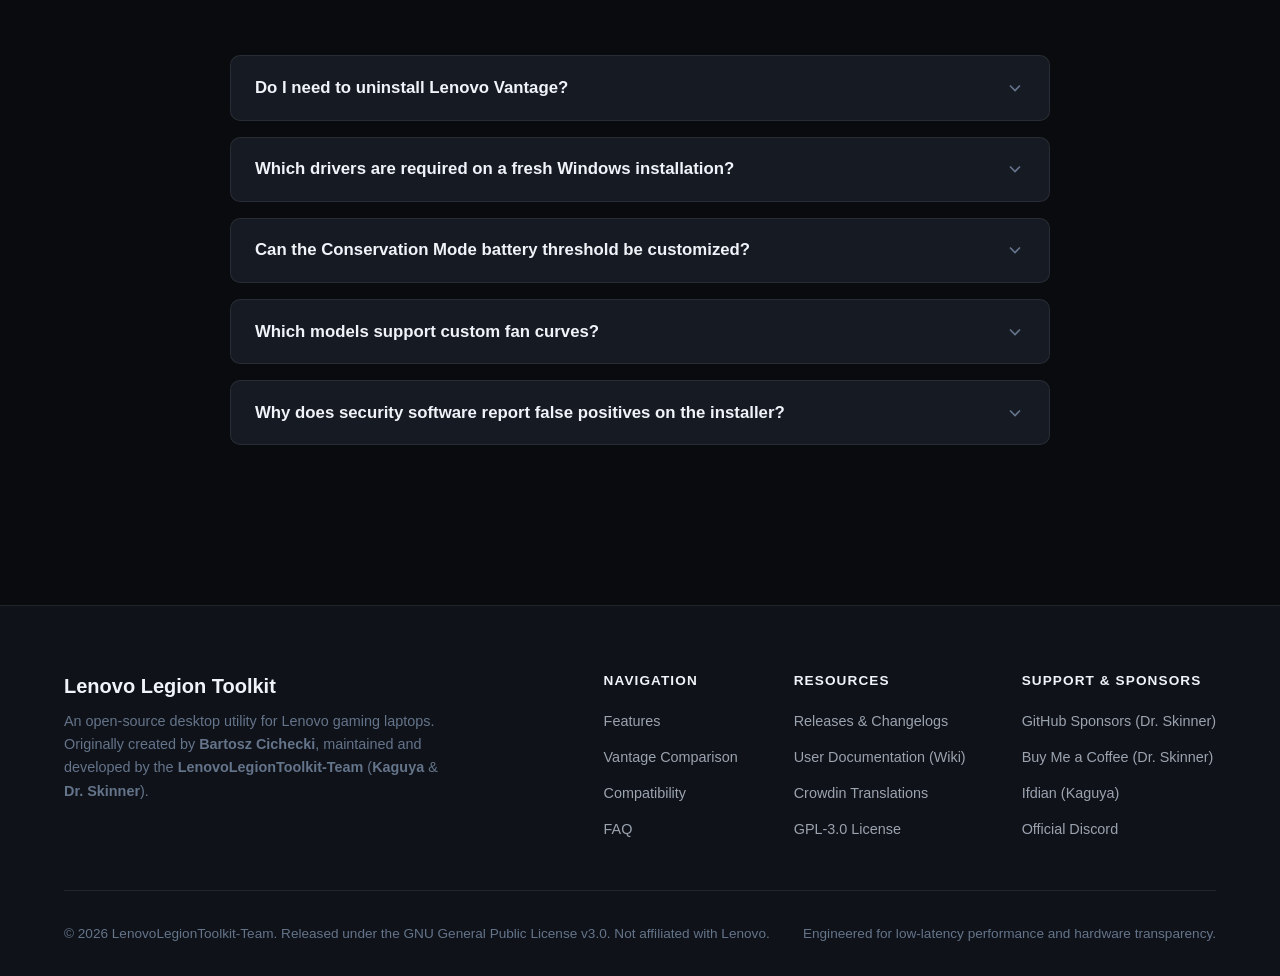
==== commit 5f75a8f8: "Remove emojis and em dashes, maintain professional tone, and align all hardware references with code" ====
--- a/index.html
+++ b/index.html
@@ -3,12 +3,12 @@
 <head>
   <meta charset="UTF-8">
   <meta name="viewport" content="width=device-width, initial-scale=1.0">
-  <title>Lenovo Legion Toolkit — Lightweight Utility for Lenovo Gaming Laptops</title>
-  <meta name="description" content="A fast, clean, and resource-efficient desktop utility for Lenovo Legion, LOQ, and IdeaPad laptops. Replaces Lenovo Vantage with no background services and zero telemetry.">
+  <title>Lenovo Legion Toolkit - Control Utility for Lenovo Laptops</title>
+  <meta name="description" content="A lightweight, resource-efficient desktop utility for Lenovo Legion, LOQ, and IdeaPad laptops. Replaces Lenovo Vantage with zero background services and zero telemetry.">
   
-  <!-- OpenGraph & Social Sharing Meta -->
+  <!-- OpenGraph Metadata -->
   <meta property="og:title" content="Lenovo Legion Toolkit (LLT)">
-  <meta property="og:description" content="Lightweight, open-source control utility for Lenovo Legion, LOQ, and IdeaPad laptops. Zero background services, zero telemetry.">
+  <meta property="og:description" content="Lightweight open-source control utility for Lenovo Legion, LOQ, and IdeaPad laptops. Zero background services, zero telemetry.">
   <meta property="og:image" content="assets/Main_DarkMode.png">
   <meta property="og:url" content="https://lenovolegiontoolkit-team.github.io/">
   <meta property="og:type" content="website">
@@ -65,10 +65,7 @@
       <div class="container">
         
         <div class="hero-badge">
-          <svg width="14" height="14" viewBox="0 0 24 24" fill="currentColor">
-            <path d="M13 2L3 14h9l-1 8 10-12h-9l1-8z"></path>
-          </svg>
-          No Background Services • Zero Telemetry • 100% Open Source
+          No Background Services • Zero Telemetry • 100% Free and Open Source
         </div>
 
         <h1>
@@ -78,7 +75,7 @@
 
         <p class="hero-description">
           A dedicated Windows desktop utility created for Lenovo Legion, LOQ, IdeaPad Gaming, Slim, and Legion Go devices.
-          Replaces Lenovo Vantage, Legion Zone, and Legion Space with virtually no CPU usage, no background daemons, and full native control.
+          Replaces Lenovo Vantage, Legion Zone, and Legion Space with zero background services, zero telemetry, and direct hardware control.
         </p>
 
         <div class="hero-cta">
@@ -142,7 +139,7 @@
       </div>
     </section>
 
-    <!-- Authoritative Metrics Strip -->
+    <!-- Metrics Strip -->
     <section class="metrics-strip">
       <div class="container">
         <div class="metrics-grid">
@@ -155,12 +152,12 @@
             <p>Idle CPU Footprint</p>
           </div>
           <div class="metric-item">
-            <h3>Gen 6 – 11</h3>
-            <p>2021 to 2026 Models Supported</p>
+            <h3>Gen 6 to 11</h3>
+            <p>Hardware Generation Scope</p>
           </div>
           <div class="metric-item">
             <h3>.NET 9</h3>
-            <p>Windows 10 & 11 Native</p>
+            <p>Windows 10 / 11 Native</p>
           </div>
         </div>
       </div>
@@ -184,8 +181,8 @@
                 <polygon points="13 2 3 14 12 14 11 22 21 10 12 10 13 2"></polygon>
               </svg>
             </div>
-            <h3>Power Modes & Custom Tuning</h3>
-            <p>Switch between Quiet, Balance, Performance, Extreme, and Custom power profiles. On supported models, Custom Mode allows adjusting CPU power limits (PL1/PL2) and GPU cross-load limits.</p>
+            <h3>Power Modes & Power Limits</h3>
+            <p>Switch between Quiet, Balance, Performance, Extreme, and Custom power profiles. On supported models, Custom Mode enables configuration of CPU power limits (PL1/PL2/PL4), CPU temperature limits, and GPU TGP targets.</p>
           </div>
 
           <div class="feature-card">
@@ -196,8 +193,8 @@
                 <polyline points="11 10 7 14 13 14 9 18"></polyline>
               </svg>
             </div>
-            <h3>Battery Conservation & Rapid Charge</h3>
-            <p>Preserve battery health by toggling firmware Conservation Mode (limits charging to 60% on 2021 models or 80% on 2022+ models). Toggle Rapid Charge for fast charging on the go.</p>
+            <h3>Battery Charging Controls</h3>
+            <p>Toggle firmware Conservation Mode (60% threshold on 2021 and earlier models; 80% on 2022 and later models), Rapid Charge, Night Charge, and configurable charge start/stop thresholds on supported systems.</p>
           </div>
 
           <div class="feature-card">
@@ -207,8 +204,8 @@
                 <path d="M12 6v6l4 2"></path>
               </svg>
             </div>
-            <h3>Custom Fan Curves (Gen 7+)</h3>
-            <p>Configure custom fan speed curves across temperature targets in Custom Mode on Gen 7 and later laptops. Eliminates unnecessary fan pulsing during low-load tasks.</p>
+            <h3>Custom Fan Curves</h3>
+            <p>10-point fan speed curve customization in Custom Mode on Gen 7 and newer laptops whose firmware exposes fan table registers. Includes manual Full Fan Speed toggle.</p>
           </div>
 
           <div class="feature-card">
@@ -220,7 +217,7 @@
               </svg>
             </div>
             <h3>Hybrid GPU & Display Modes</h3>
-            <p>Toggle Hybrid mode (integrated display on iGPU), dGPU-only mode, and on Gen 7/8+ laptops: Hybrid iGPU-only (ejects dGPU) and Hybrid Auto. Toggle display refresh rate and overdrive.</p>
+            <p>Control GPU operating states: dGPU Only, Hybrid, Hybrid iGPU-Only (disconnects dGPU on battery), Hybrid Auto, and UMA. Manage display refresh rate, resolution, display overdrive, and Auto Color Management.</p>
           </div>
 
           <div class="feature-card">
@@ -229,8 +226,8 @@
                 <path d="M12 2.69l5.66 5.66a8 8 0 1 1-11.31 0z"></path>
               </svg>
             </div>
-            <h3>Spectrum & 4-Zone RGB Lighting</h3>
-            <p>Control Spectrum per-key RGB, 4-Zone RGB, rear port lighting, panel logo, and white backlit keyboards without Corsair iCue. Includes integration for Windows Dynamic Lighting.</p>
+            <h3>Keyboard Lighting & Spectrum RGB</h3>
+            <p>Manage Spectrum per-key RGB, 4-Zone RGB, rear port lighting, panel logo illumination, and white backlit keyboards without proprietary suites. Compatible with Windows Dynamic Lighting.</p>
           </div>
 
           <div class="feature-card">
@@ -240,23 +237,23 @@
                 <line x1="12" y1="19" x2="20" y2="19"></line>
               </svg>
             </div>
-            <h3>Actions, Smart Keys & OSD</h3>
-            <p>Define automated triggers on AC connect/disconnect, battery state, lid events, or game launch. Assign custom actions to Fn Smart Keys and display clean On-Screen Display (OSD) overlays.</p>
-          </div>
-
-        </div>
-
-      </div>
-    </section>
-
-    <!-- Vantage vs LLT Comparison (Ground Truth) -->
+            <h3>Actions, Macros & Smart Keys</h3>
+            <p>Automate profile adjustments based on AC power state, battery percentage, lid position, display events, Wi-Fi connectivity, or game launch. Assign custom actions to Fn Smart Keys and display on-screen indicators.</p>
+          </div>
+
+        </div>
+
+      </div>
+    </section>
+
+    <!-- Vantage vs LLT Comparison -->
     <section class="section" id="comparison">
       <div class="container">
         
         <div class="section-header">
-          <div class="section-tag">Direct Comparison</div>
+          <div class="section-tag">Architecture Comparison</div>
           <h2>Toolkit vs. Lenovo Vantage</h2>
-          <p>Key architectural differences between manufacturer suites and a lightweight native utility.</p>
+          <p>Architectural differences between vendor background services and an open-source desktop utility.</p>
         </div>
 
         <div class="comparison-card">
@@ -271,38 +268,38 @@
             <tbody>
               <tr>
                 <td>Background Services</td>
-                <td class="highlight"><span class="status-badge status-good">✓ 0 Services</span></td>
-                <td><span class="status-badge status-bad">✗ 3 Components (Vantage App, Service, System Interface Foundation)</span></td>
-              </tr>
-              <tr>
-                <td>Telemetry & Analytics</td>
-                <td class="highlight"><span class="status-badge status-good">✓ None (Zero Telemetry)</span></td>
-                <td><span class="status-badge status-bad">✗ Enabled telemetry and usage analytics</span></td>
+                <td class="highlight"><span class="status-badge status-good">0 Services</span></td>
+                <td><span class="status-badge status-bad">3 Components (Vantage App, Service, System Interface Foundation)</span></td>
+              </tr>
+              <tr>
+                <td>Telemetry and Tracking</td>
+                <td class="highlight"><span class="status-badge status-good">None (Zero Telemetry)</span></td>
+                <td><span class="status-badge status-bad">Enabled telemetry and user analytics</span></td>
               </tr>
               <tr>
                 <td>Background Resource Usage</td>
-                <td class="highlight"><span class="status-badge status-good">✓ Virtually no CPU when idle</span></td>
-                <td><span class="status-badge status-bad">✗ Multiple persistent background service daemons</span></td>
+                <td class="highlight"><span class="status-badge status-good">Virtually no CPU when idle</span></td>
+                <td><span class="status-badge status-bad">Multiple persistent background service daemons</span></td>
               </tr>
               <tr>
                 <td>Service Management</td>
-                <td class="highlight"><span class="status-badge status-good">✓ Built-in option to disable Vantage services without uninstalling</span></td>
-                <td><span class="status-badge status-bad">✗ Requires manual service manipulation or uninstallation</span></td>
-              </tr>
-              <tr>
-                <td>CLI Support (`llt.exe`)</td>
-                <td class="highlight"><span class="status-badge status-good">✓ Full command-line control of features & RGB</span></td>
-                <td><span class="status-badge status-bad">✗ No native CLI</span></td>
-              </tr>
-              <tr>
-                <td>Advertisements & Offers</td>
-                <td class="highlight"><span class="status-badge status-good">✓ None</span></td>
-                <td><span class="status-badge status-bad">✗ Marketing banners, subscription promos & offers</span></td>
-              </tr>
-              <tr>
-                <td>License & Transparency</td>
-                <td class="highlight"><span class="status-badge status-good">✓ 100% Open Source (GPL-3.0)</span></td>
-                <td><span class="status-badge status-bad">✗ Proprietary Closed Source</span></td>
+                <td class="highlight"><span class="status-badge status-good">Built-in option to disable Vantage services without uninstalling</span></td>
+                <td><span class="status-badge status-bad">Requires manual service manipulation or complete uninstallation</span></td>
+              </tr>
+              <tr>
+                <td>Command-Line Interface</td>
+                <td class="highlight"><span class="status-badge status-good">Full CLI support via llt.exe</span></td>
+                <td><span class="status-badge status-bad">No command-line interface</span></td>
+              </tr>
+              <tr>
+                <td>Promotional Content</td>
+                <td class="highlight"><span class="status-badge status-good">None</span></td>
+                <td><span class="status-badge status-bad">Marketing banners, subscription promotions, and third-party offers</span></td>
+              </tr>
+              <tr>
+                <td>License Model</td>
+                <td class="highlight"><span class="status-badge status-good">Free and Open Source (GNU GPL-3.0)</span></td>
+                <td><span class="status-badge status-bad">Proprietary Closed Source</span></td>
               </tr>
             </tbody>
           </table>
@@ -311,14 +308,14 @@
       </div>
     </section>
 
-    <!-- Compatibility Section (Ground Truth) -->
+    <!-- Compatibility Section -->
     <section class="section" id="compatibility">
       <div class="container">
         
         <div class="section-header">
-          <div class="section-tag">Supported Devices</div>
-          <h2>Hardware Compatibility</h2>
-          <p>Built exclusively for Lenovo gaming devices across Generations 6 (2021) through 11 (2026). Support for other laptop brands is not planned.</p>
+          <div class="section-tag">Supported Hardware</div>
+          <h2>Device Compatibility</h2>
+          <p>Engineered for Lenovo gaming laptops from Generation 6 (2021) through Generation 11 (2026), with select feature support on Generation 5 (2020).</p>
         </div>
 
         <div class="devices-grid">
@@ -326,28 +323,31 @@
           <div class="device-card">
             <h4>Legion Series</h4>
             <ul>
-              <li>Legion 5, 5 Pro, 7, 7 Pro, 9i</li>
-              <li>Legion Slim 5 & Slim 7 series</li>
-              <li>Legion Go handheld</li>
-              <li>Chinese models (R7000, R9000, Y7000, Y9000 series)</li>
+              <li>Legion 5, Legion 5 Pro, Legion Slim 5</li>
+              <li>Legion 7, Legion Pro 7, Legion Slim 7</li>
+              <li>Legion 9i flagship models</li>
+              <li>Legion Go handheld (8APU1)</li>
+              <li>Chinese models (R7000, R9000, Y7000, Y9000, G5000)</li>
             </ul>
           </div>
 
           <div class="device-card">
             <h4>LOQ Series</h4>
             <ul>
-              <li>Lenovo LOQ 15 & LOQ 16 (AMD & Intel)</li>
-              <li>LOQ Essential models</li>
-              <li>Power modes, battery charge thresholds, display refresh rate & keyboard backlighting</li>
+              <li>Lenovo LOQ 15 (AMD and Intel)</li>
+              <li>Lenovo LOQ 16 (AMD and Intel)</li>
+              <li>LOQ Essential and Tower configurations</li>
+              <li>Power modes, battery charge controls, refresh rate switching, and backlighting</li>
             </ul>
           </div>
 
           <div class="device-card">
-            <h4>IdeaPad Gaming & Slim</h4>
-            <ul>
-              <li>IdeaPad Gaming 3 & 3 Pro</li>
-              <li>Lenovo Slim gaming laptops</li>
+            <h4>IdeaPad Gaming & Other Devices</h4>
+            <ul>
+              <li>IdeaPad Gaming 3 and 3 Pro</li>
+              <li>Lenovo Slim models</li>
               <li>ThinkBook (supported via experimental ITS driver flag)</li>
+              <li>YOGA and XiaoXin variants (supported features vary by model)</li>
             </ul>
           </div>
 
@@ -361,9 +361,9 @@
       <div class="container">
         
         <div class="section-header">
-          <div class="section-tag">Common Inquiries</div>
+          <div class="section-tag">Documentation & Reference</div>
           <h2>Frequently Asked Questions</h2>
-          <p>Technical guidance and setup details grounded in the project documentation.</p>
+          <p>Technical guidance grounded directly in the project codebase.</p>
         </div>
 
         <div class="faq-list">
@@ -376,7 +376,7 @@
               </svg>
             </button>
             <div class="faq-answer">
-              <p>You can either uninstall it or simply use LLT's built-in feature in Settings to disable Lenovo Vantage, Legion Zone, and Lenovo Hotkeys services. Disabling them in LLT prevents hardware communication conflicts without permanently deleting Vantage.</p>
+              <p>You can uninstall Vantage or use the built-in option in Lenovo Legion Toolkit Settings to disable Lenovo Vantage, Legion Zone, and Lenovo Hotkeys services. Disabling them in Settings halts their background processes and avoids hardware communication conflicts without removing the applications.</p>
             </div>
           </div>
 
@@ -388,19 +388,19 @@
               </svg>
             </button>
             <div class="faq-answer">
-              <p>On clean Windows installs, ensure that <strong>Lenovo Energy Management</strong> and <strong>Lenovo Vantage Gaming Feature Driver</strong> are installed so hardware interfaces are exposed. (Note: These drivers are not required on Gen 10 and later laptops).</p>
+              <p>On clean Windows installations, ensure Lenovo Energy Management and Lenovo Vantage Gaming Feature Driver are installed so hardware interfaces are accessible. These drivers are not required on Generation 10 and newer hardware.</p>
             </div>
           </div>
 
           <div class="faq-item">
             <button class="faq-question">
-              <span>Can I customize the Conservation Mode battery threshold?</span>
+              <span>Can the Conservation Mode battery threshold be customized?</span>
               <svg width="20" height="20" viewBox="0 0 24 24" fill="none" stroke="currentColor" stroke-width="2">
                 <polyline points="6 9 12 15 18 9"></polyline>
               </svg>
             </button>
             <div class="faq-answer">
-              <p>No. The Conservation Mode threshold is hardcoded into Lenovo's firmware (EC) to 60% on 2021 and earlier models, or 80% on 2022 and later models. It cannot be altered by software.</p>
+              <p>The standard Conservation Mode percentage is hardcoded in laptop firmware (EC) to 60% on 2021 and earlier models, or 80% on 2022 and later models. On select ThinkBook models supporting the PWRMGRV interface, custom charge start and stop thresholds can be configured.</p>
             </div>
           </div>
 
@@ -412,19 +412,19 @@
               </svg>
             </button>
             <div class="faq-answer">
-              <p>Custom fan curves are supported in Custom Mode on Gen 7 (2022) and later models whose firmware exposes fan registers. Custom fan curves are not available in Quiet, Balance, or Performance modes, nor on Gen 6 and older models due to hardware limitations.</p>
+              <p>Custom fan curves are supported in Custom Mode on Generation 7 (2022) and newer laptops whose firmware exposes fan table registers. Custom fan curves are not available in Quiet, Balance, or Performance modes, nor on Generation 6 and older models due to hardware limitations.</p>
             </div>
           </div>
 
           <div class="faq-item">
             <button class="faq-question">
-              <span>Why is my antivirus flagging the installer?</span>
+              <span>Why does security software report false positives on the installer?</span>
               <svg width="20" height="20" viewBox="0 0 24 24" fill="none" stroke="currentColor" stroke-width="2">
                 <polyline points="6 9 12 15 18 9"></polyline>
               </svg>
             </button>
             <div class="faq-answer">
-              <p>LLT utilizes low-level Windows APIs (WMI, EC drivers, keyboard hooks) that can trigger false-positive alerts in generic heuristic scanners. All installers are built transparently via GitHub Actions and cryptographically signed with an Authenticode certificate.</p>
+              <p>The application interacts with low-level Windows APIs (WMI, EC driver communication, keyboard hooks) which can trigger generic heuristic scanner alerts. All release installers are built publicly via GitHub Actions and verified with Authenticode signatures.</p>
             </div>
           </div>
 
@@ -442,7 +442,7 @@
       <div class="footer-top">
         <div class="footer-brand">
           <h4>Lenovo Legion Toolkit</h4>
-          <p>An open-source desktop utility created for Lenovo gaming laptops. Originally created by <strong>Bartosz Cichecki</strong>, actively developed and maintained by the <strong>LenovoLegionToolkit-Team</strong> (<strong>Kaguya</strong> & <strong>Dr. Skinner</strong>).</p>
+          <p>An open-source desktop utility for Lenovo gaming laptops. Originally created by <strong>Bartosz Cichecki</strong>, maintained and developed by the <strong>LenovoLegionToolkit-Team</strong> (<strong>Kaguya</strong> & <strong>Dr. Skinner</strong>).</p>
         </div>
 
         <div class="footer-links-group">
@@ -467,7 +467,7 @@
           </div>
 
           <div class="footer-col">
-            <h5>Support & Sponsor</h5>
+            <h5>Support & Sponsors</h5>
             <ul>
               <li><a href="https://github.com/sponsors/Metanome" target="_blank" rel="noopener">GitHub Sponsors (Dr. Skinner)</a></li>
               <li><a href="https://buymeacoffee.com/metanome" target="_blank" rel="noopener">Buy Me a Coffee (Dr. Skinner)</a></li>
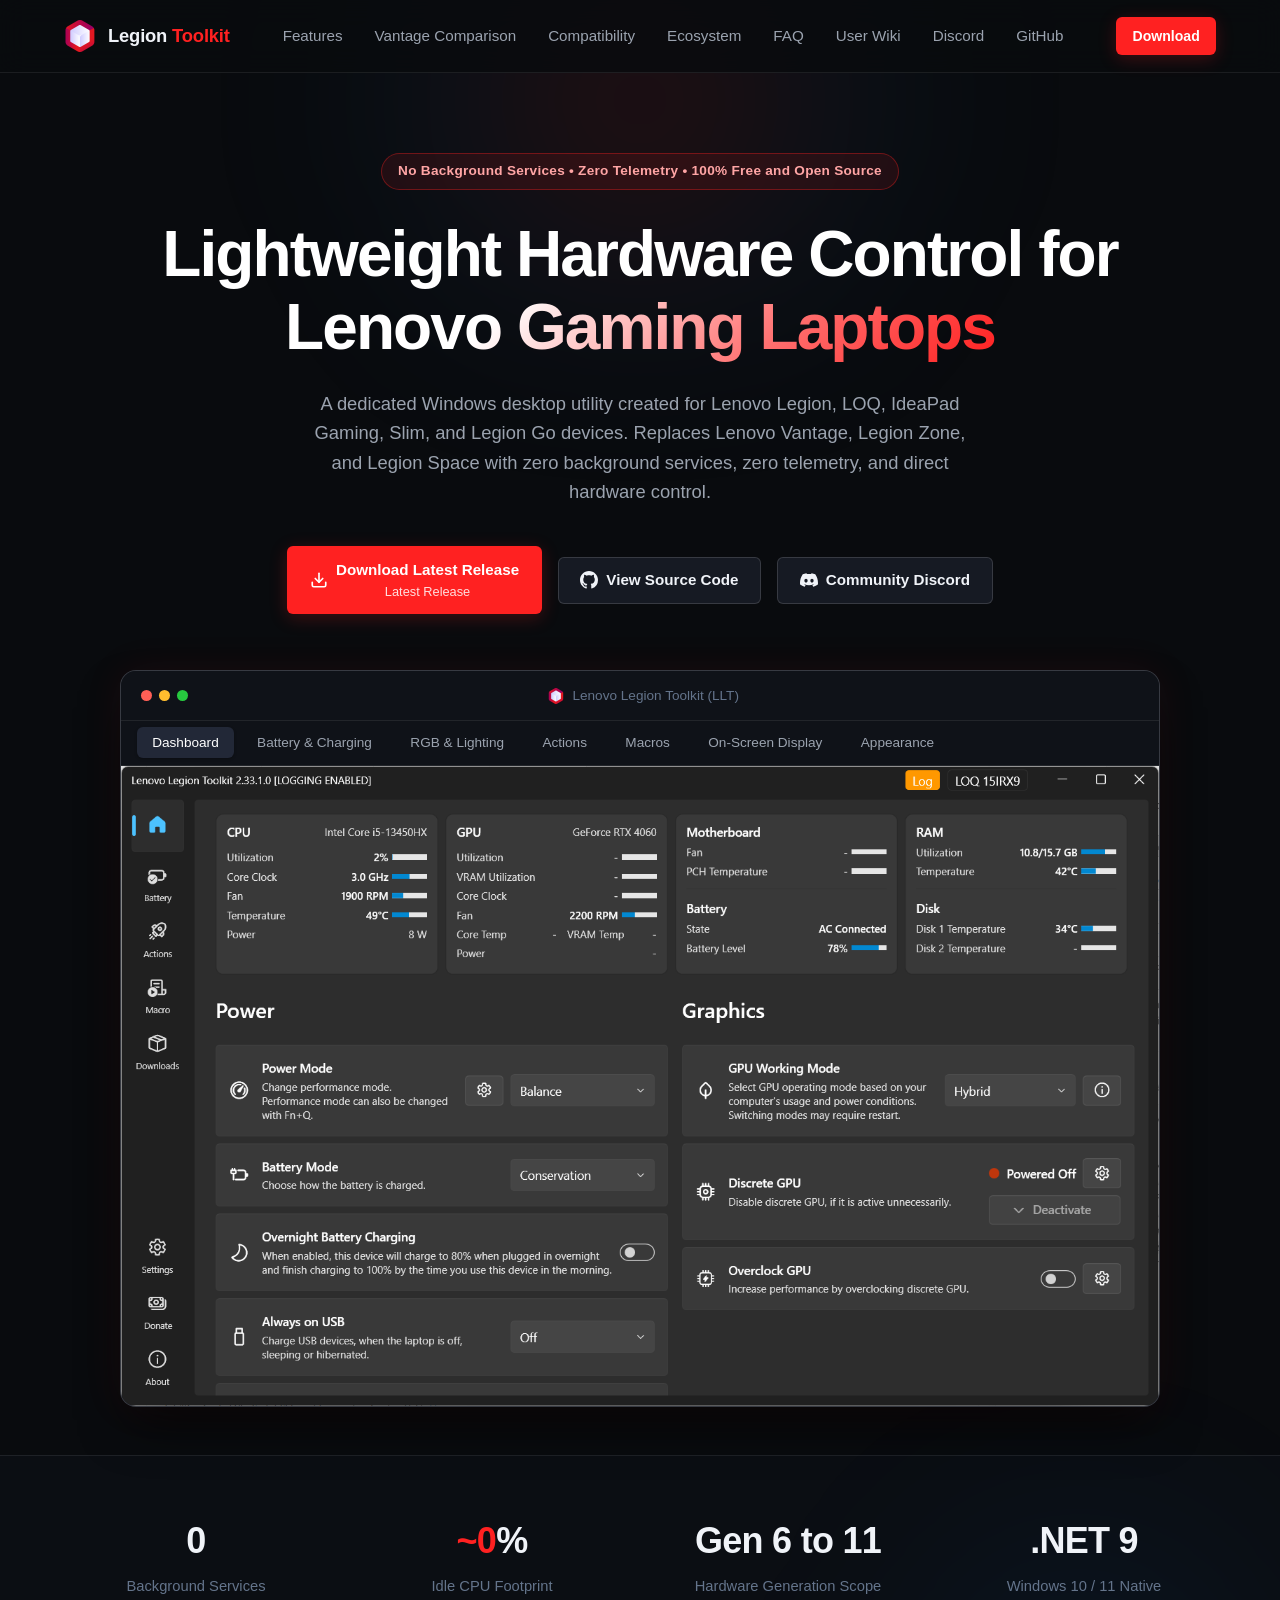
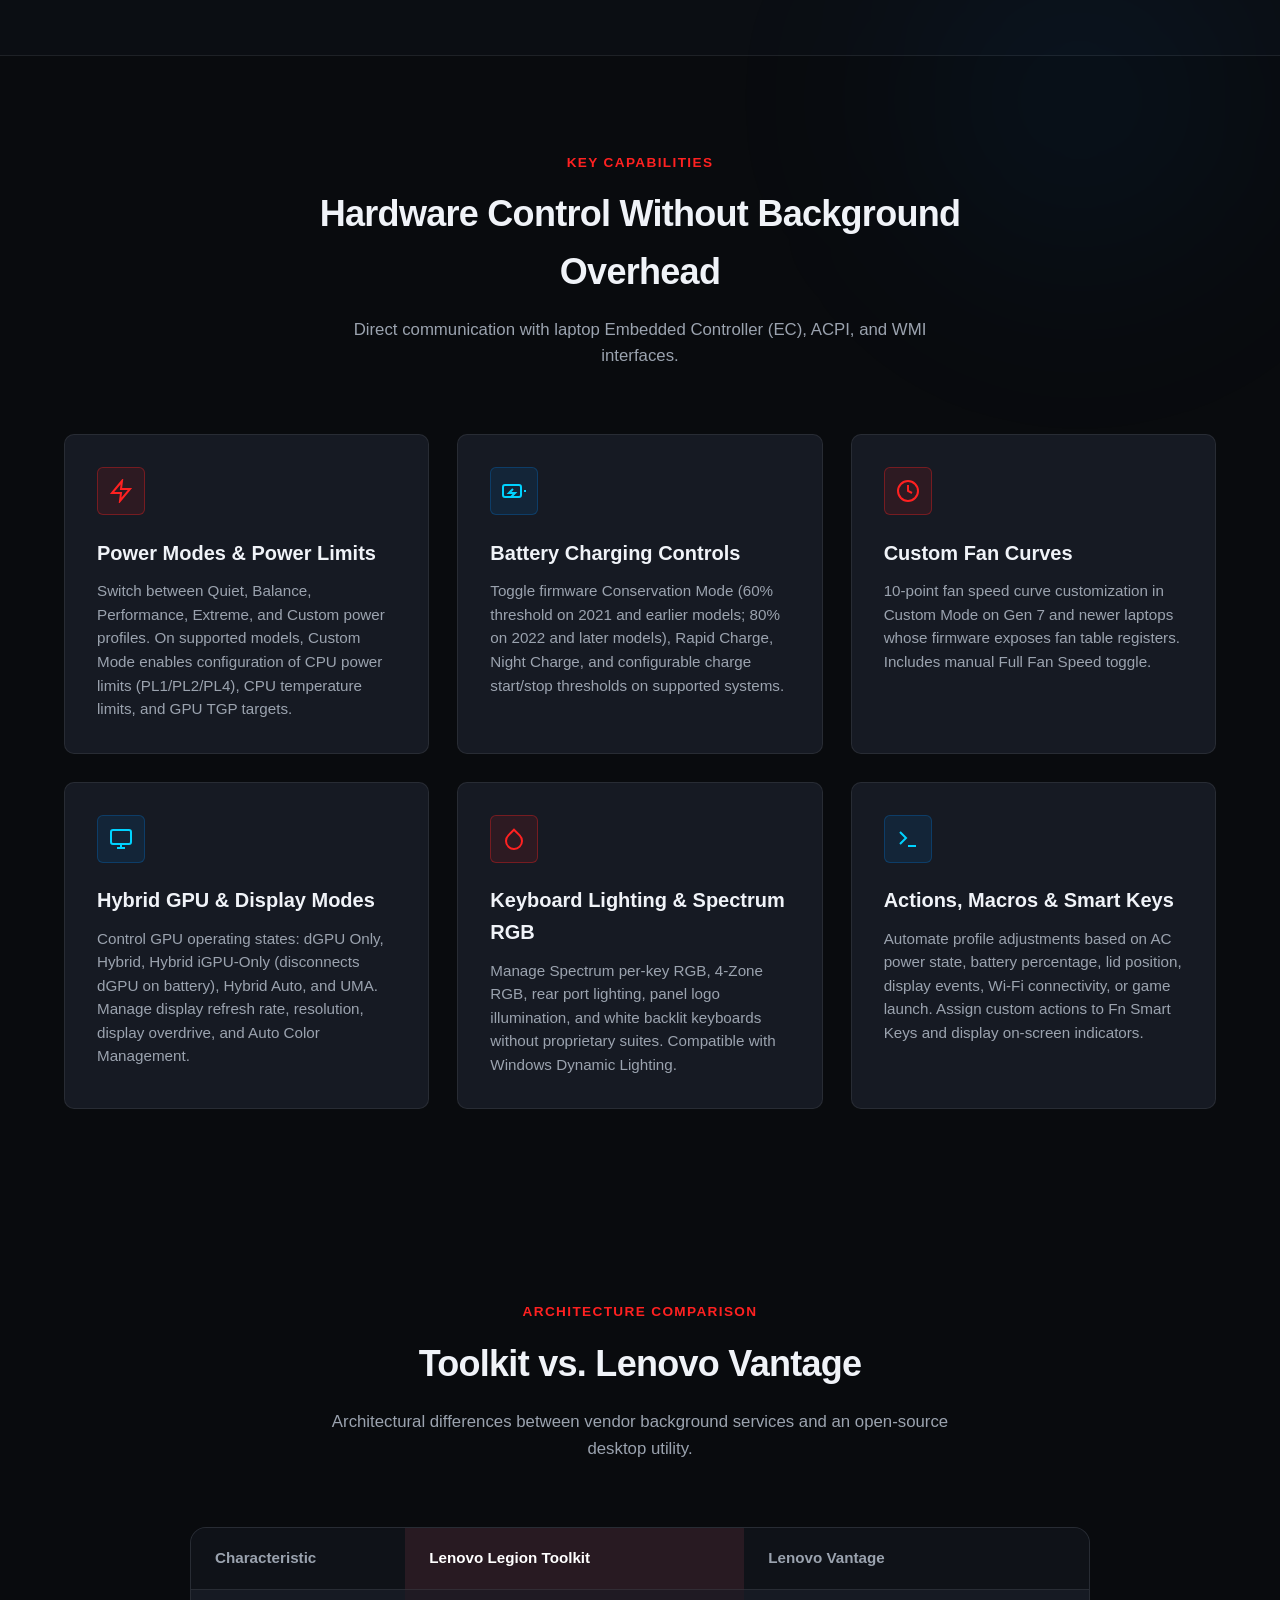
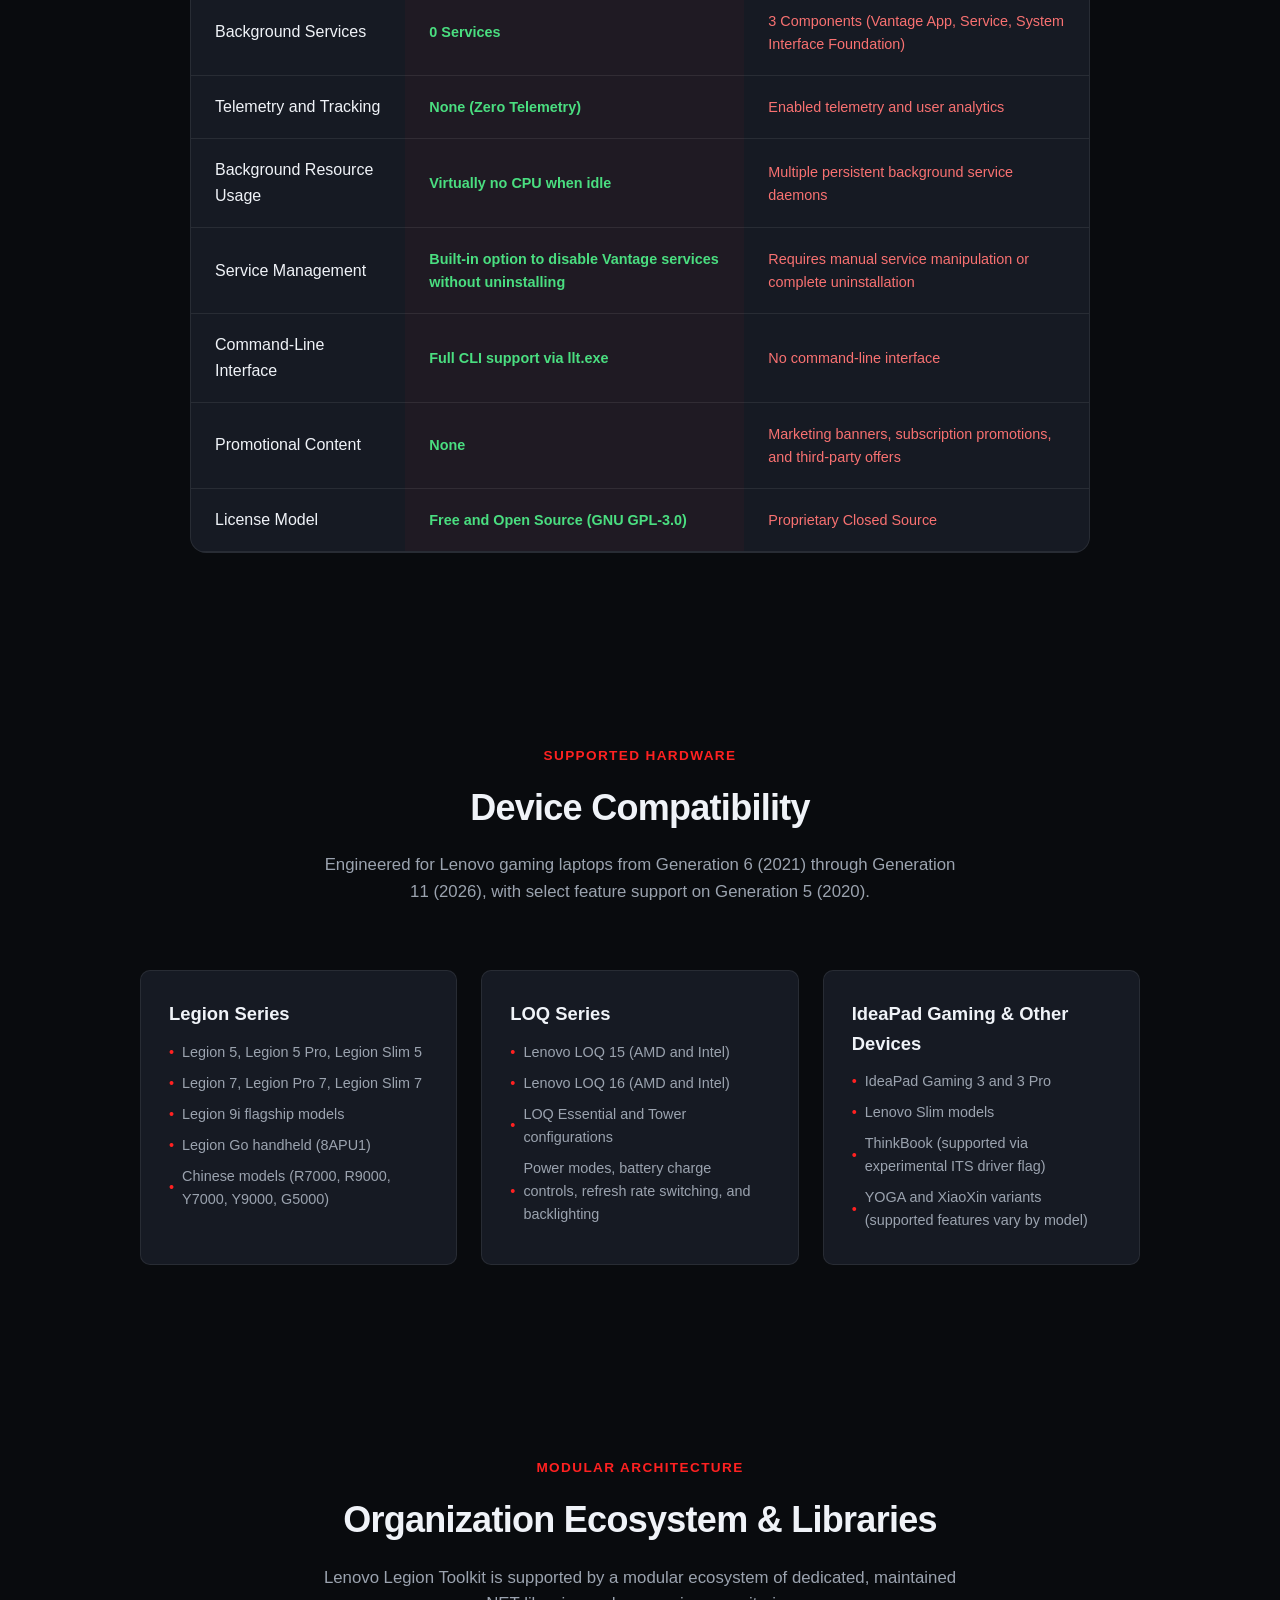
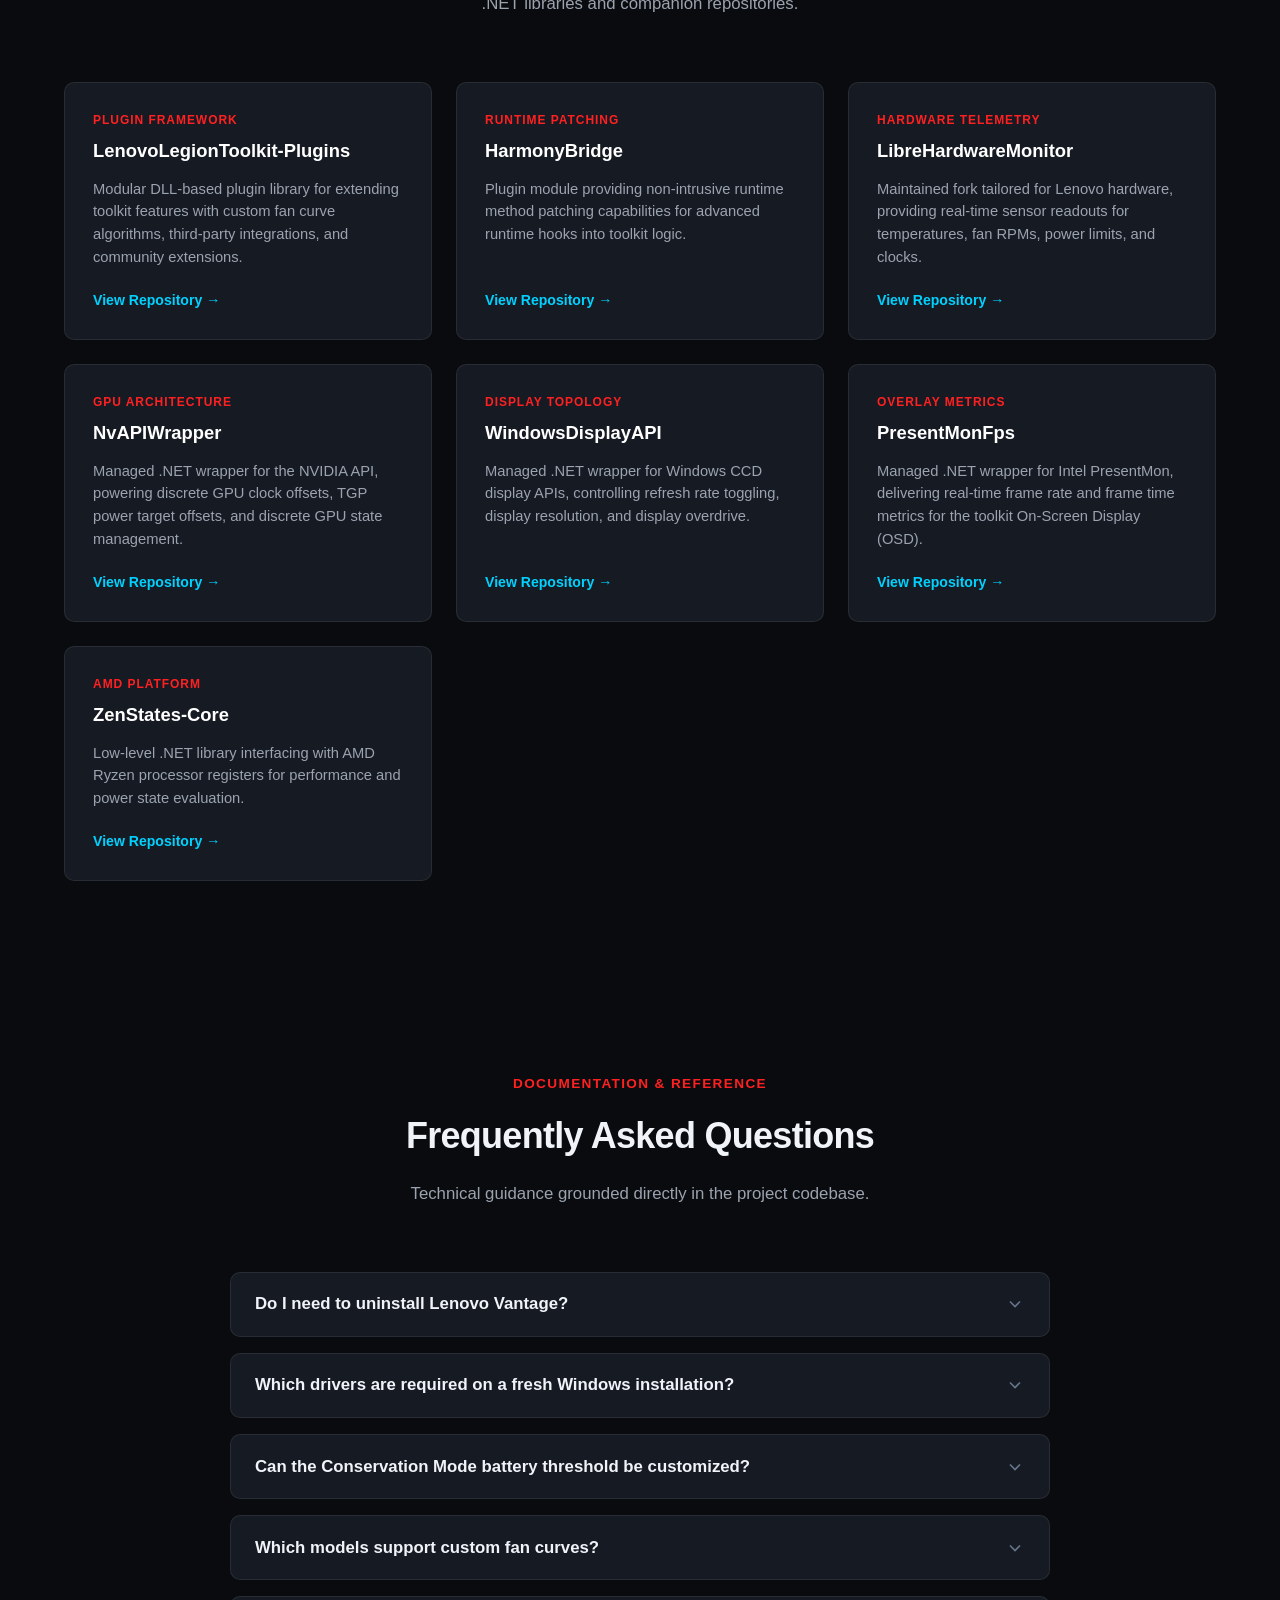
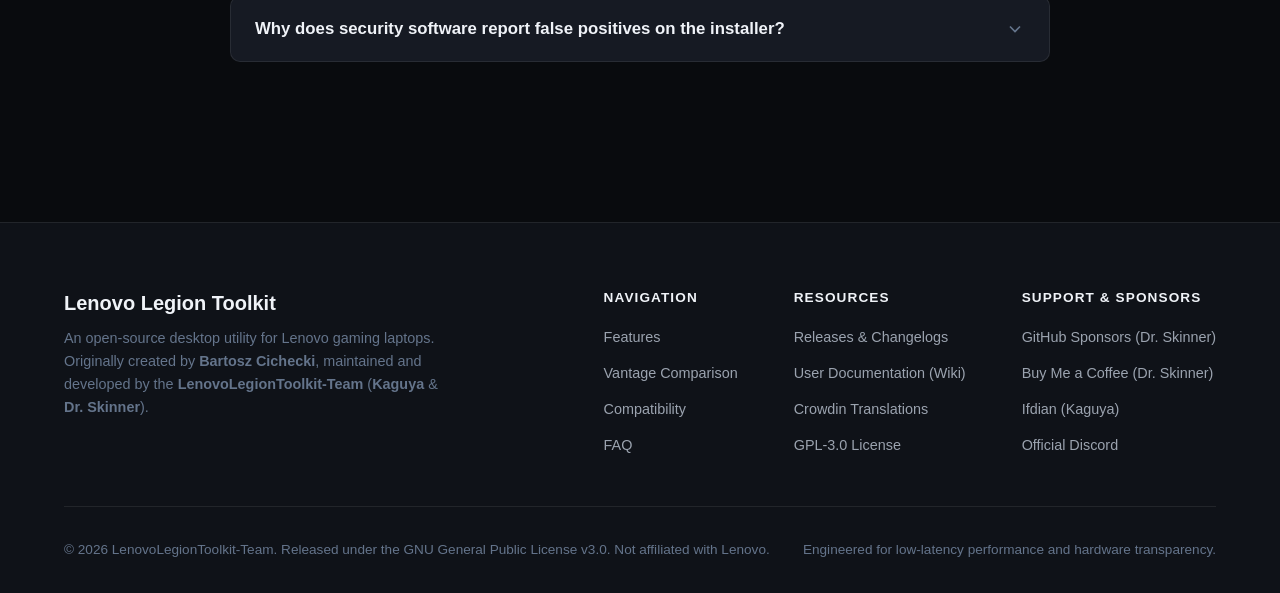
==== commit e6034cf8: "Showcase organization companion repositories and explain their architecture roles in LLT" ====
--- a/index.html
+++ b/index.html
@@ -45,8 +45,9 @@
         <a href="#features">Features</a>
         <a href="#comparison">Vantage Comparison</a>
         <a href="#compatibility">Compatibility</a>
+        <a href="#ecosystem">Ecosystem</a>
         <a href="#faq">FAQ</a>
-        <a href="https://github.com/LenovoLegionToolkit-Team/LenovoLegionToolkit/wiki" target="_blank" rel="noopener">User Wiki</a>
+        <a href="wiki/">User Wiki</a>
         <a href="https://discord.gg/TB3ER8ZVdt" target="_blank" rel="noopener">Discord</a>
         <a href="https://github.com/LenovoLegionToolkit-Team/LenovoLegionToolkit" target="_blank" rel="noopener">GitHub</a>
       </nav>
@@ -356,6 +357,114 @@
       </div>
     </section>
 
+    <!-- Ecosystem Section -->
+    <section class="section" id="ecosystem">
+      <div class="container">
+        
+        <div class="section-header">
+          <div class="section-tag">Modular Architecture</div>
+          <h2>Organization Ecosystem & Libraries</h2>
+          <p>Lenovo Legion Toolkit is supported by a modular ecosystem of dedicated, maintained .NET libraries and companion repositories.</p>
+        </div>
+
+        <div class="ecosystem-grid">
+          
+          <div class="ecosystem-card">
+            <div>
+              <div class="ecosystem-card-header">
+                <div class="ecosystem-card-tag">Plugin Framework</div>
+                <h4>LenovoLegionToolkit-Plugins</h4>
+              </div>
+              <p>Modular DLL-based plugin library for extending toolkit features with custom fan curve algorithms, third-party integrations, and community extensions.</p>
+            </div>
+            <a href="https://github.com/LenovoLegionToolkit-Team/LenovoLegionToolkit-Plugins" class="ecosystem-card-link" target="_blank" rel="noopener">
+              View Repository &rarr;
+            </a>
+          </div>
+
+          <div class="ecosystem-card">
+            <div>
+              <div class="ecosystem-card-header">
+                <div class="ecosystem-card-tag">Runtime Patching</div>
+                <h4>HarmonyBridge</h4>
+              </div>
+              <p>Plugin module providing non-intrusive runtime method patching capabilities for advanced runtime hooks into toolkit logic.</p>
+            </div>
+            <a href="https://github.com/LenovoLegionToolkit-Team/HarmonyBridge" class="ecosystem-card-link" target="_blank" rel="noopener">
+              View Repository &rarr;
+            </a>
+          </div>
+
+          <div class="ecosystem-card">
+            <div>
+              <div class="ecosystem-card-header">
+                <div class="ecosystem-card-tag">Hardware Telemetry</div>
+                <h4>LibreHardwareMonitor</h4>
+              </div>
+              <p>Maintained fork tailored for Lenovo hardware, providing real-time sensor readouts for temperatures, fan RPMs, power limits, and clocks.</p>
+            </div>
+            <a href="https://github.com/LenovoLegionToolkit-Team/LibreHardwareMonitor" class="ecosystem-card-link" target="_blank" rel="noopener">
+              View Repository &rarr;
+            </a>
+          </div>
+
+          <div class="ecosystem-card">
+            <div>
+              <div class="ecosystem-card-header">
+                <div class="ecosystem-card-tag">GPU Architecture</div>
+                <h4>NvAPIWrapper</h4>
+              </div>
+              <p>Managed .NET wrapper for the NVIDIA API, powering discrete GPU clock offsets, TGP power target offsets, and discrete GPU state management.</p>
+            </div>
+            <a href="https://github.com/LenovoLegionToolkit-Team/NvAPIWrapper" class="ecosystem-card-link" target="_blank" rel="noopener">
+              View Repository &rarr;
+            </a>
+          </div>
+
+          <div class="ecosystem-card">
+            <div>
+              <div class="ecosystem-card-header">
+                <div class="ecosystem-card-tag">Display Topology</div>
+                <h4>WindowsDisplayAPI</h4>
+              </div>
+              <p>Managed .NET wrapper for Windows CCD display APIs, controlling refresh rate toggling, display resolution, and display overdrive.</p>
+            </div>
+            <a href="https://github.com/LenovoLegionToolkit-Team/WindowsDisplayAPI" class="ecosystem-card-link" target="_blank" rel="noopener">
+              View Repository &rarr;
+            </a>
+          </div>
+
+          <div class="ecosystem-card">
+            <div>
+              <div class="ecosystem-card-header">
+                <div class="ecosystem-card-tag">Overlay Metrics</div>
+                <h4>PresentMonFps</h4>
+              </div>
+              <p>Managed .NET wrapper for Intel PresentMon, delivering real-time frame rate and frame time metrics for the toolkit On-Screen Display (OSD).</p>
+            </div>
+            <a href="https://github.com/LenovoLegionToolkit-Team/PresentMonFps" class="ecosystem-card-link" target="_blank" rel="noopener">
+              View Repository &rarr;
+            </a>
+          </div>
+
+          <div class="ecosystem-card">
+            <div>
+              <div class="ecosystem-card-header">
+                <div class="ecosystem-card-tag">AMD Platform</div>
+                <h4>ZenStates-Core</h4>
+              </div>
+              <p>Low-level .NET library interfacing with AMD Ryzen processor registers for performance and power state evaluation.</p>
+            </div>
+            <a href="https://github.com/LenovoLegionToolkit-Team/ZenStates-Core" class="ecosystem-card-link" target="_blank" rel="noopener">
+              View Repository &rarr;
+            </a>
+          </div>
+
+        </div>
+
+      </div>
+    </section>
+
     <!-- FAQ Accordion -->
     <section class="section" id="faq">
       <div class="container">
@@ -460,7 +569,7 @@
             <h5>Resources</h5>
             <ul>
               <li><a href="https://github.com/LenovoLegionToolkit-Team/LenovoLegionToolkit/releases" target="_blank" rel="noopener">Releases & Changelogs</a></li>
-              <li><a href="https://github.com/LenovoLegionToolkit-Team/LenovoLegionToolkit/wiki" target="_blank" rel="noopener">User Documentation (Wiki)</a></li>
+              <li><a href="wiki/">User Documentation (Wiki)</a></li>
               <li><a href="https://crowdin.com/project/lenovolegiontoolkit-unofficial" target="_blank" rel="noopener">Crowdin Translations</a></li>
               <li><a href="https://github.com/LenovoLegionToolkit-Team/LenovoLegionToolkit/blob/master/LICENSE" target="_blank" rel="noopener">GPL-3.0 License</a></li>
             </ul>
--- a/style.css
+++ b/style.css
@@ -705,6 +705,84 @@
   gap: 1rem;
 }
 
+/* Ecosystem Cards */
+.ecosystem-grid {
+  display: grid;
+  grid-template-columns: repeat(3, 1fr);
+  gap: 1.5rem;
+}
+
+.ecosystem-card {
+  background: var(--bg-card);
+  border: 1px solid var(--border-subtle);
+  border-radius: var(--radius-md);
+  padding: 1.75rem;
+  transition: all 0.2s ease;
+  display: flex;
+  flex-direction: column;
+  justify-content: space-between;
+}
+
+.ecosystem-card:hover {
+  background: var(--bg-card-hover);
+  border-color: var(--border-medium);
+  transform: translateY(-2px);
+}
+
+.ecosystem-card-header {
+  margin-bottom: 0.75rem;
+}
+
+.ecosystem-card-tag {
+  font-size: 0.75rem;
+  font-weight: 700;
+  text-transform: uppercase;
+  letter-spacing: 0.08em;
+  color: var(--accent-red);
+  margin-bottom: 0.35rem;
+}
+
+.ecosystem-card h4 {
+  font-size: 1.15rem;
+  font-weight: 700;
+  color: #FFFFFF;
+}
+
+.ecosystem-card p {
+  color: var(--text-secondary);
+  font-size: 0.92rem;
+  line-height: 1.55;
+  margin-bottom: 1.25rem;
+  flex-grow: 1;
+}
+
+.ecosystem-card-link {
+  color: var(--accent-cyan);
+  font-size: 0.88rem;
+  font-weight: 600;
+  text-decoration: none;
+  display: inline-flex;
+  align-items: center;
+  gap: 0.35rem;
+  transition: color 0.15s ease;
+}
+
+.ecosystem-card-link:hover {
+  color: #FFFFFF;
+}
+
+@media (max-width: 960px) {
+  .ecosystem-grid {
+    grid-template-columns: repeat(2, 1fr);
+  }
+}
+
+@media (max-width: 768px) {
+  .ecosystem-grid {
+    grid-template-columns: 1fr;
+  }
+}
+
 /* Responsive Media Queries */
 @media (max-width: 960px) {
   .features-grid {
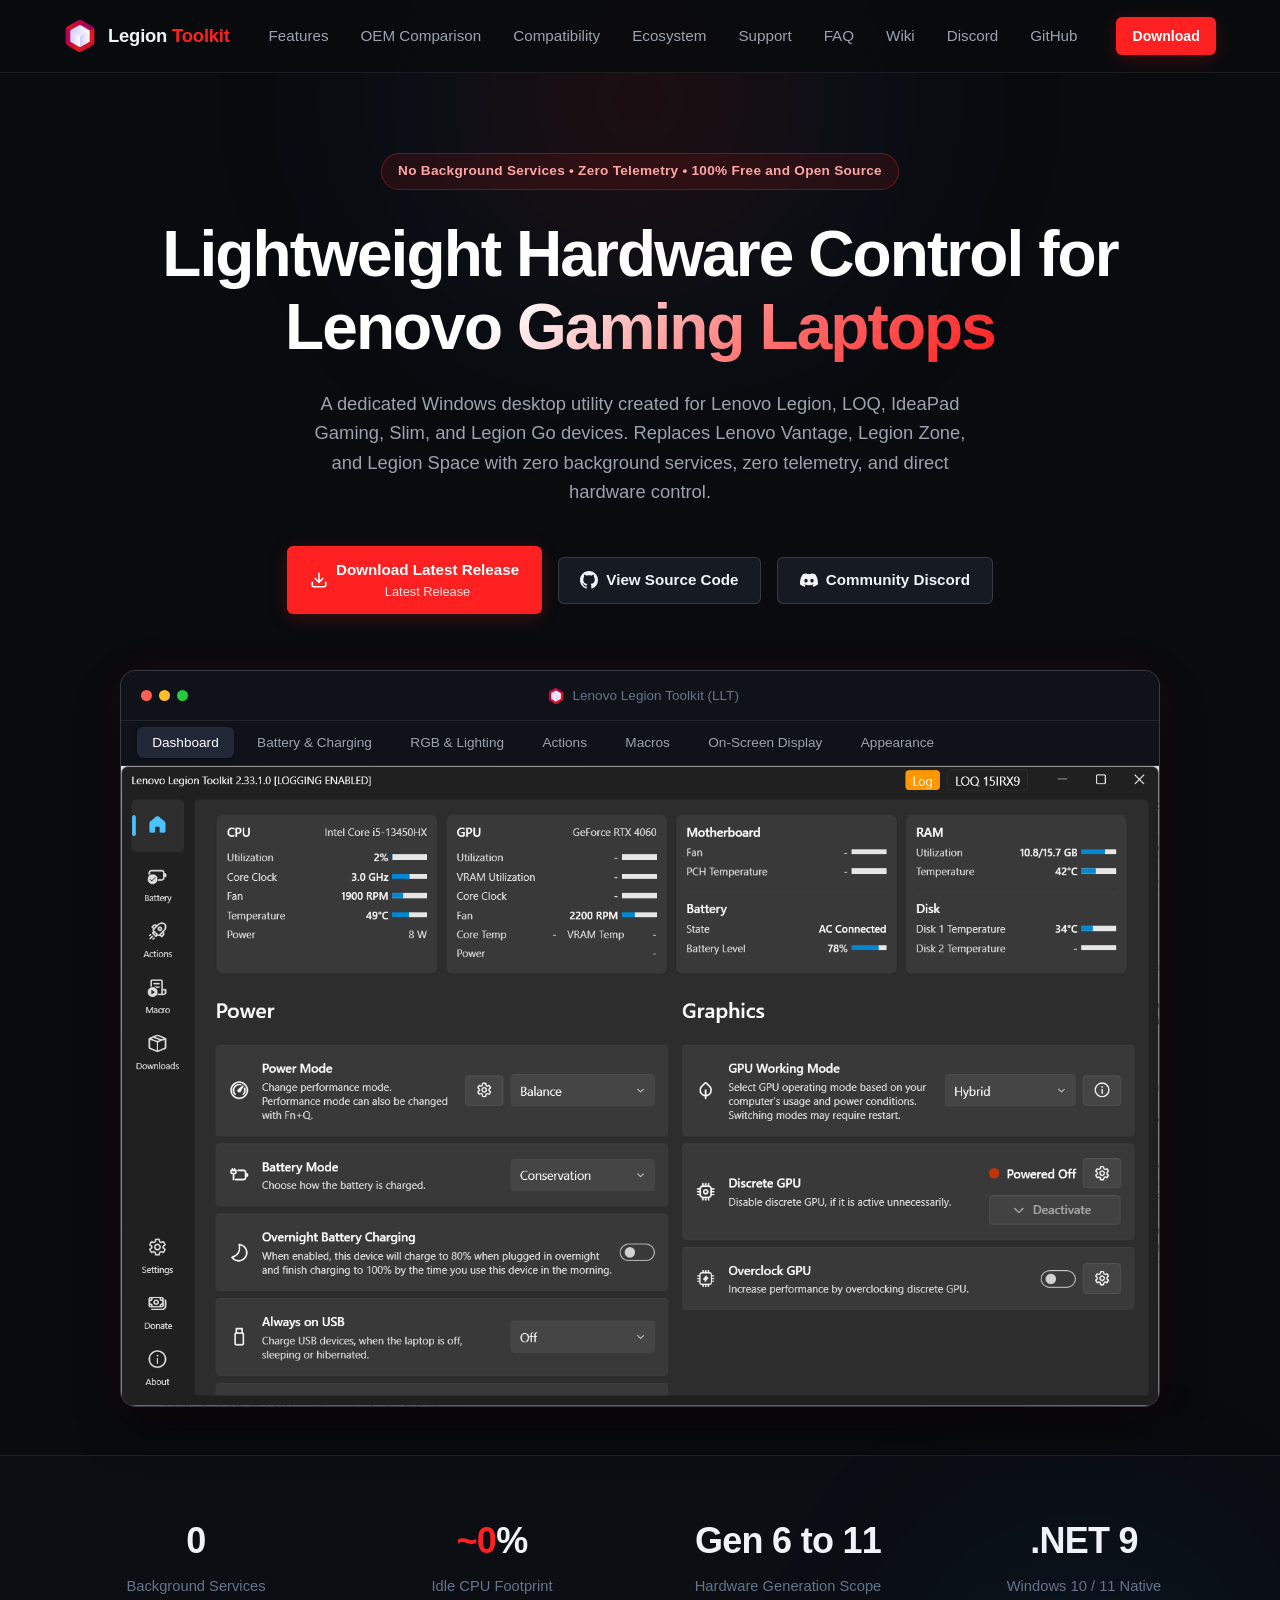
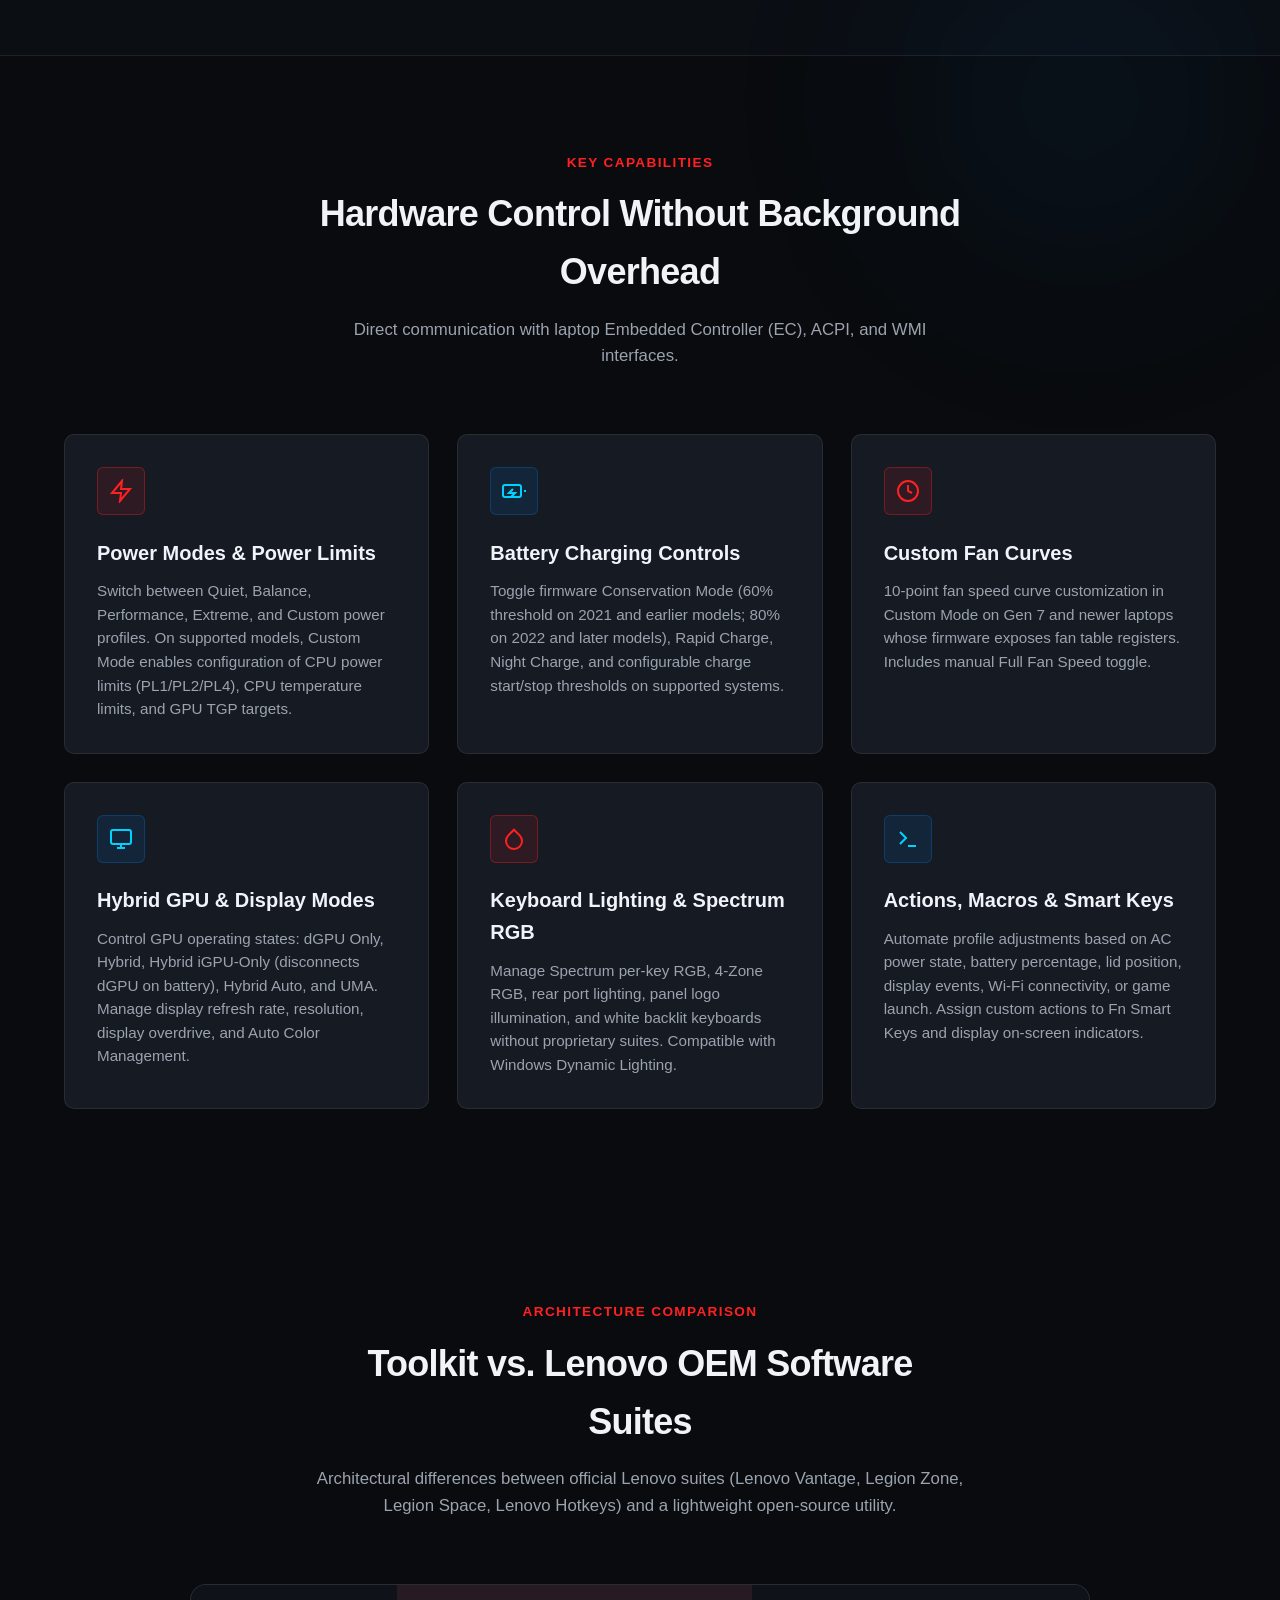
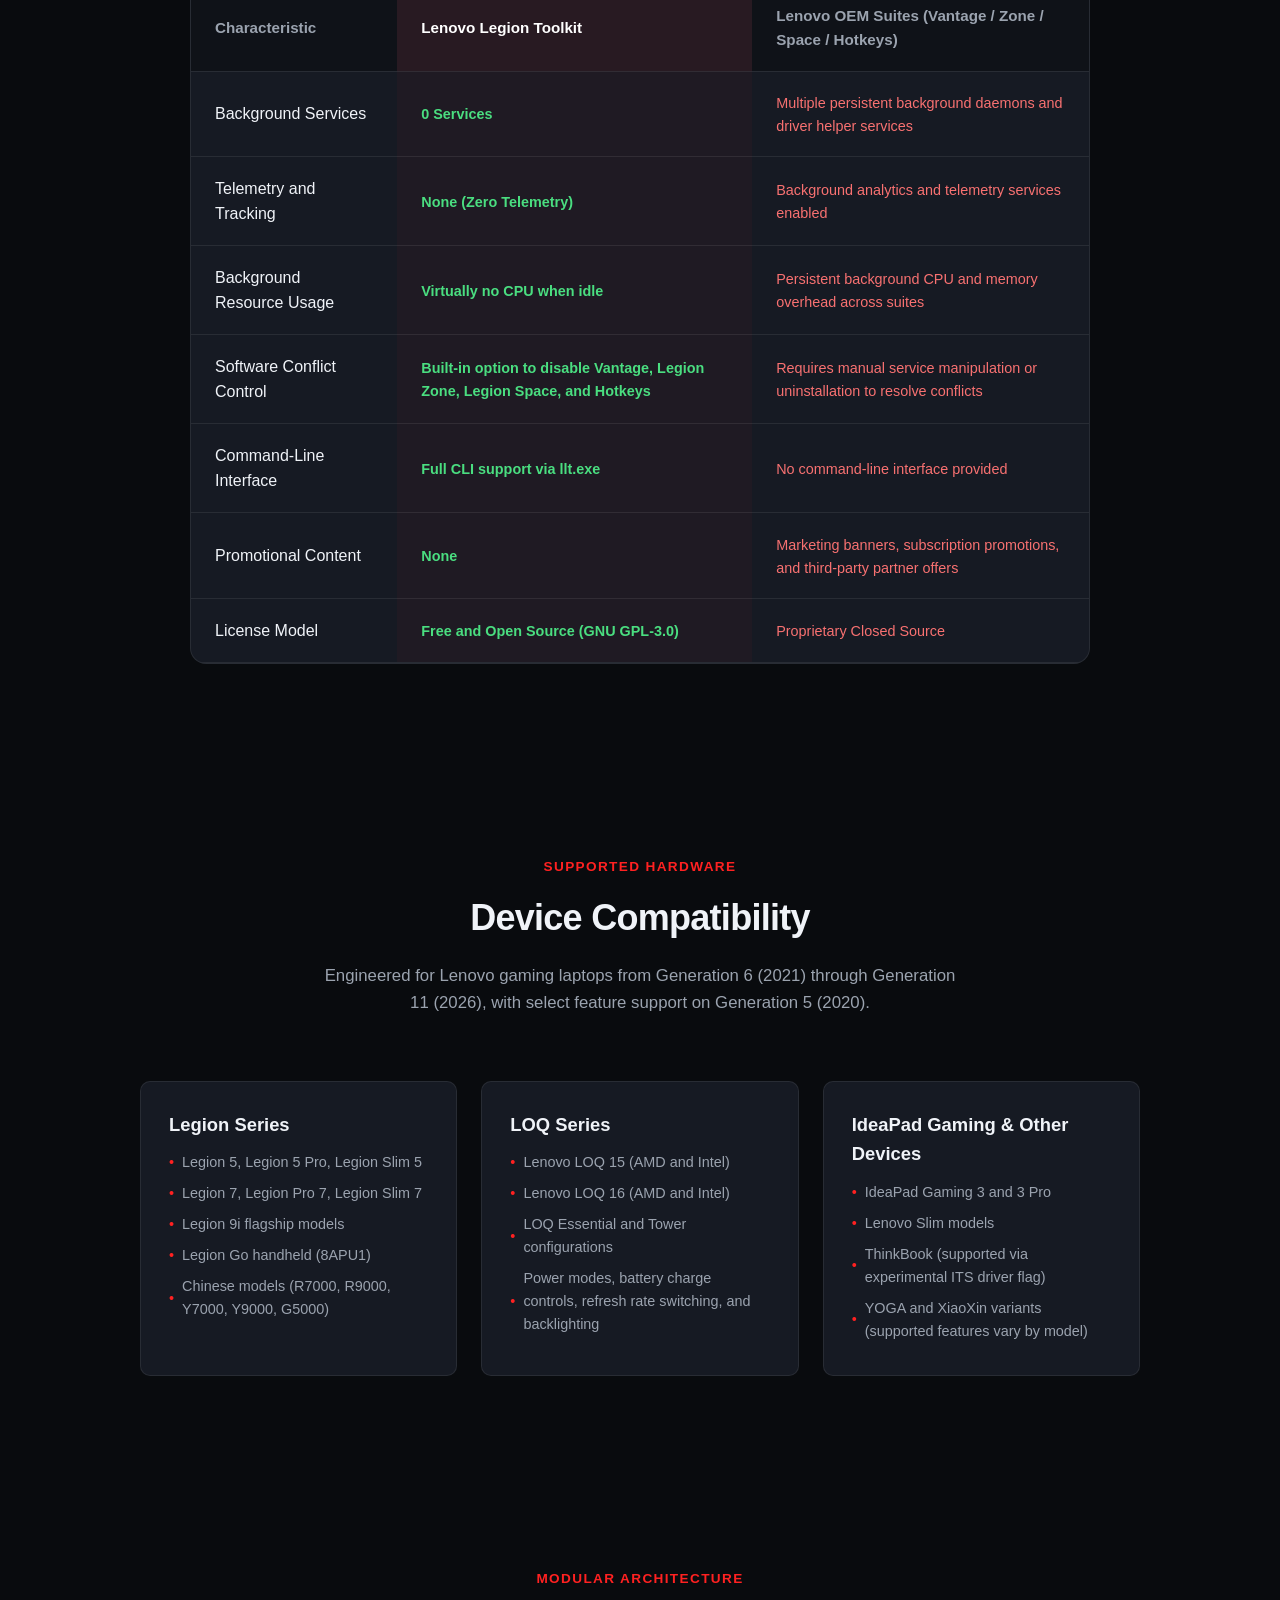
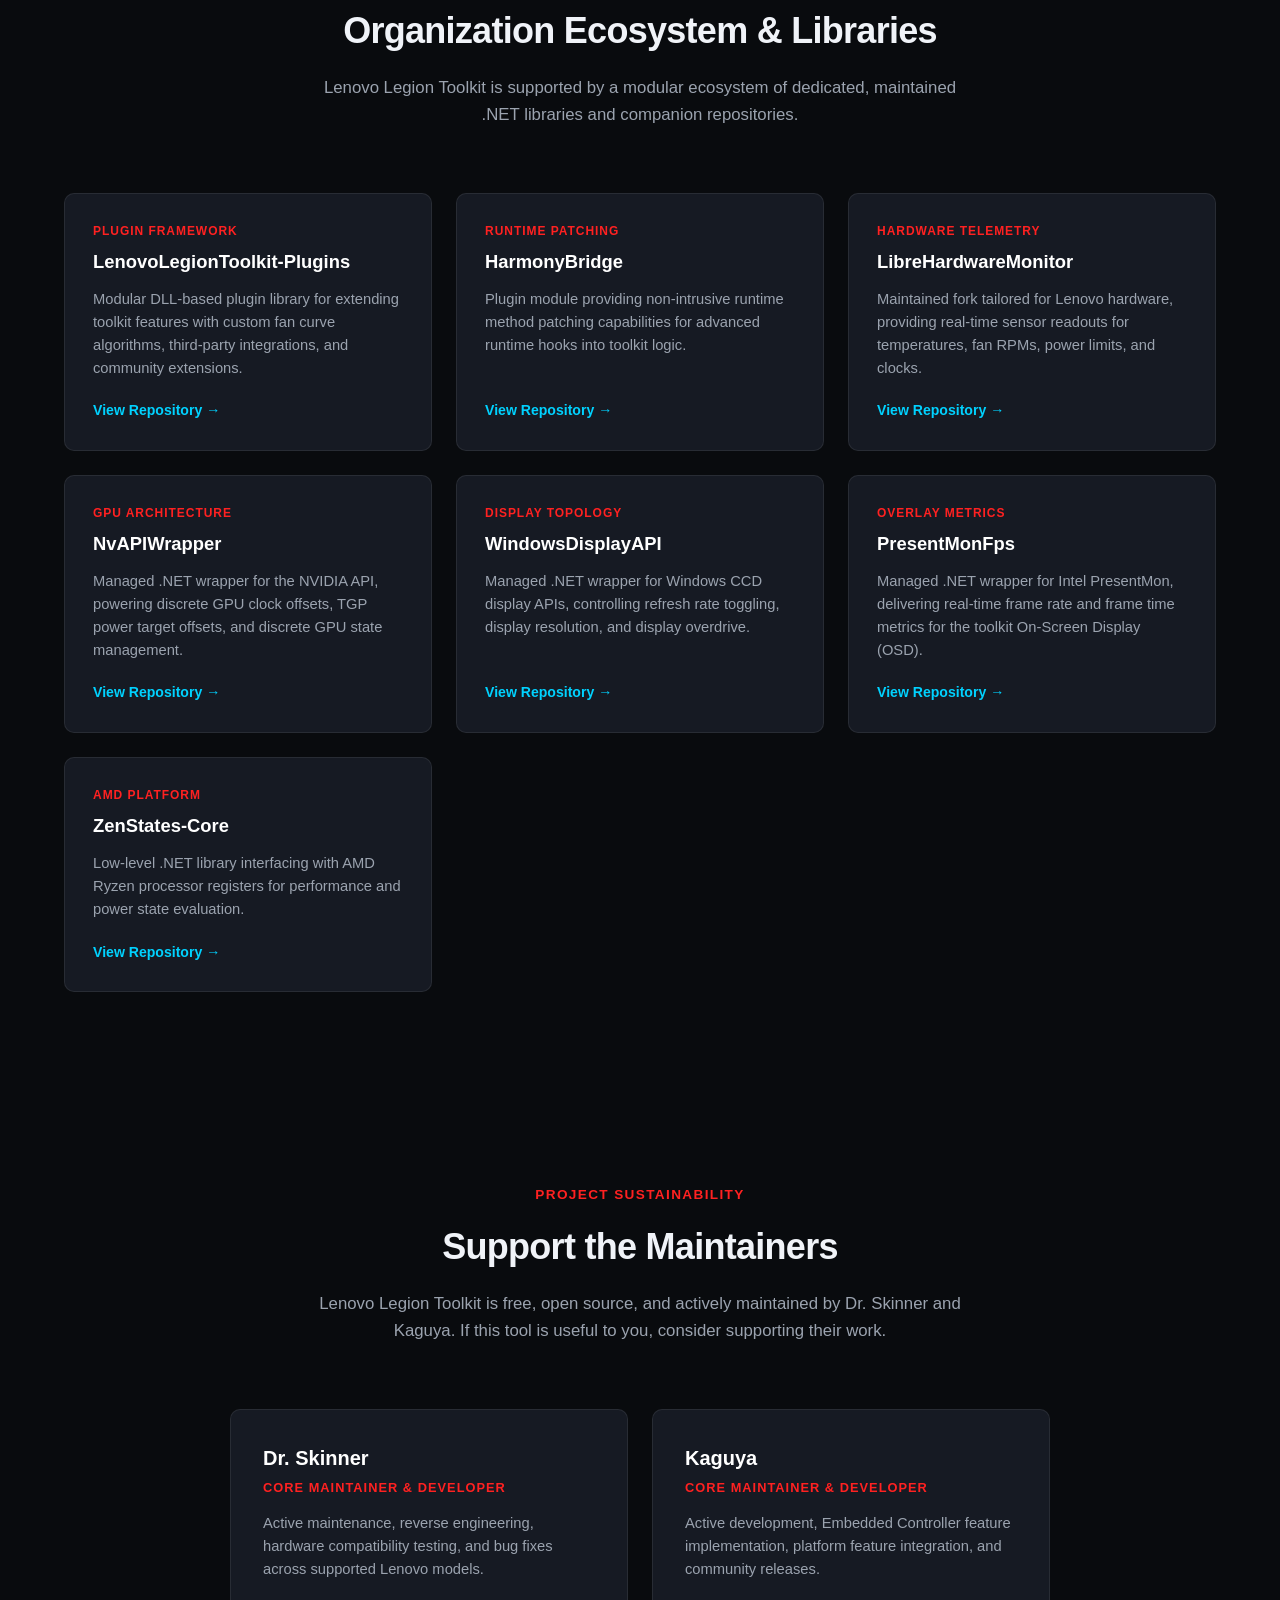
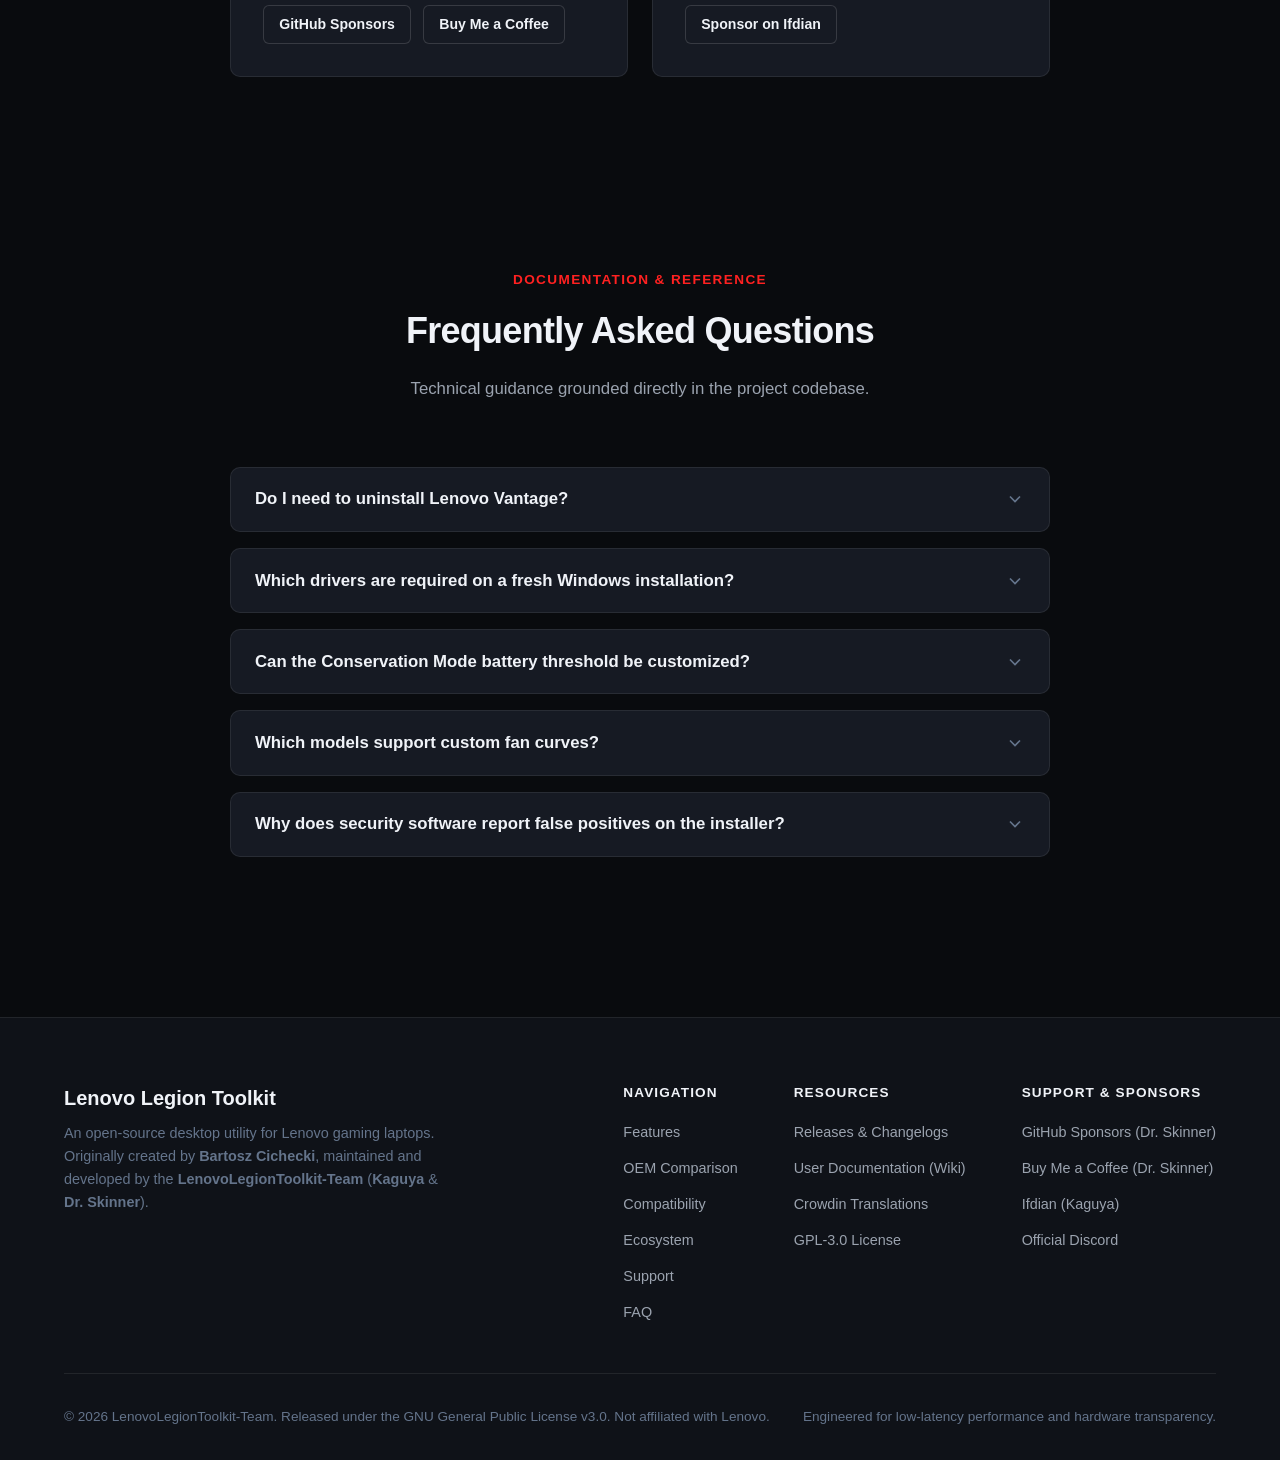
==== commit 3b5bff32: "Expand comparison to all Lenovo OEM suites and add maintainer support links to header and landing pa" ====
--- a/index.html
+++ b/index.html
@@ -43,11 +43,12 @@
 
       <nav class="nav-links">
         <a href="#features">Features</a>
-        <a href="#comparison">Vantage Comparison</a>
+        <a href="#comparison">OEM Comparison</a>
         <a href="#compatibility">Compatibility</a>
         <a href="#ecosystem">Ecosystem</a>
+        <a href="#support">Support</a>
         <a href="#faq">FAQ</a>
-        <a href="wiki/">User Wiki</a>
+        <a href="wiki/">Wiki</a>
         <a href="https://discord.gg/TB3ER8ZVdt" target="_blank" rel="noopener">Discord</a>
         <a href="https://github.com/LenovoLegionToolkit-Team/LenovoLegionToolkit" target="_blank" rel="noopener">GitHub</a>
       </nav>
@@ -247,14 +248,14 @@
       </div>
     </section>
 
-    <!-- Vantage vs LLT Comparison -->
+    <!-- OEM Suites vs LLT Comparison -->
     <section class="section" id="comparison">
       <div class="container">
         
         <div class="section-header">
           <div class="section-tag">Architecture Comparison</div>
-          <h2>Toolkit vs. Lenovo Vantage</h2>
-          <p>Architectural differences between vendor background services and an open-source desktop utility.</p>
+          <h2>Toolkit vs. Lenovo OEM Software Suites</h2>
+          <p>Architectural differences between official Lenovo suites (Lenovo Vantage, Legion Zone, Legion Space, Lenovo Hotkeys) and a lightweight open-source utility.</p>
         </div>
 
         <div class="comparison-card">
@@ -263,39 +264,39 @@
               <tr>
                 <th>Characteristic</th>
                 <th class="highlight">Lenovo Legion Toolkit</th>
-                <th>Lenovo Vantage</th>
+                <th>Lenovo OEM Suites (Vantage / Zone / Space / Hotkeys)</th>
               </tr>
             </thead>
             <tbody>
               <tr>
                 <td>Background Services</td>
                 <td class="highlight"><span class="status-badge status-good">0 Services</span></td>
-                <td><span class="status-badge status-bad">3 Components (Vantage App, Service, System Interface Foundation)</span></td>
+                <td><span class="status-badge status-bad">Multiple persistent background daemons and driver helper services</span></td>
               </tr>
               <tr>
                 <td>Telemetry and Tracking</td>
                 <td class="highlight"><span class="status-badge status-good">None (Zero Telemetry)</span></td>
-                <td><span class="status-badge status-bad">Enabled telemetry and user analytics</span></td>
+                <td><span class="status-badge status-bad">Background analytics and telemetry services enabled</span></td>
               </tr>
               <tr>
                 <td>Background Resource Usage</td>
                 <td class="highlight"><span class="status-badge status-good">Virtually no CPU when idle</span></td>
-                <td><span class="status-badge status-bad">Multiple persistent background service daemons</span></td>
-              </tr>
-              <tr>
-                <td>Service Management</td>
-                <td class="highlight"><span class="status-badge status-good">Built-in option to disable Vantage services without uninstalling</span></td>
-                <td><span class="status-badge status-bad">Requires manual service manipulation or complete uninstallation</span></td>
+                <td><span class="status-badge status-bad">Persistent background CPU and memory overhead across suites</span></td>
+              </tr>
+              <tr>
+                <td>Software Conflict Control</td>
+                <td class="highlight"><span class="status-badge status-good">Built-in option to disable Vantage, Legion Zone, Legion Space, and Hotkeys</span></td>
+                <td><span class="status-badge status-bad">Requires manual service manipulation or uninstallation to resolve conflicts</span></td>
               </tr>
               <tr>
                 <td>Command-Line Interface</td>
                 <td class="highlight"><span class="status-badge status-good">Full CLI support via llt.exe</span></td>
-                <td><span class="status-badge status-bad">No command-line interface</span></td>
+                <td><span class="status-badge status-bad">No command-line interface provided</span></td>
               </tr>
               <tr>
                 <td>Promotional Content</td>
                 <td class="highlight"><span class="status-badge status-good">None</span></td>
-                <td><span class="status-badge status-bad">Marketing banners, subscription promotions, and third-party offers</span></td>
+                <td><span class="status-badge status-bad">Marketing banners, subscription promotions, and third-party partner offers</span></td>
               </tr>
               <tr>
                 <td>License Model</td>
@@ -465,6 +466,52 @@
       </div>
     </section>
 
+    <!-- Support Maintainers Section -->
+    <section class="section" id="support">
+      <div class="container">
+        
+        <div class="section-header">
+          <div class="section-tag">Project Sustainability</div>
+          <h2>Support the Maintainers</h2>
+          <p>Lenovo Legion Toolkit is free, open source, and actively maintained by Dr. Skinner and Kaguya. If this tool is useful to you, consider supporting their work.</p>
+        </div>
+
+        <div class="support-grid">
+          
+          <div class="support-card">
+            <div>
+              <h4>Dr. Skinner</h4>
+              <div class="support-card-role">Core Maintainer & Developer</div>
+              <p>Active maintenance, reverse engineering, hardware compatibility testing, and bug fixes across supported Lenovo models.</p>
+            </div>
+            <div class="support-buttons">
+              <a href="https://github.com/sponsors/Metanome" class="btn btn-secondary btn-sm" target="_blank" rel="noopener">
+                GitHub Sponsors
+              </a>
+              <a href="https://buymeacoffee.com/metanome" class="btn btn-secondary btn-sm" target="_blank" rel="noopener">
+                Buy Me a Coffee
+              </a>
+            </div>
+          </div>
+
+          <div class="support-card">
+            <div>
+              <h4>Kaguya</h4>
+              <div class="support-card-role">Core Maintainer & Developer</div>
+              <p>Active development, Embedded Controller feature implementation, platform feature integration, and community releases.</p>
+            </div>
+            <div class="support-buttons">
+              <a href="https://ifdian.net/a/XKaguya" class="btn btn-secondary btn-sm" target="_blank" rel="noopener">
+                Sponsor on Ifdian
+              </a>
+            </div>
+          </div>
+
+        </div>
+
+      </div>
+    </section>
+
     <!-- FAQ Accordion -->
     <section class="section" id="faq">
       <div class="container">
@@ -559,8 +606,10 @@
             <h5>Navigation</h5>
             <ul>
               <li><a href="#features">Features</a></li>
-              <li><a href="#comparison">Vantage Comparison</a></li>
+              <li><a href="#comparison">OEM Comparison</a></li>
               <li><a href="#compatibility">Compatibility</a></li>
+              <li><a href="#ecosystem">Ecosystem</a></li>
+              <li><a href="#support">Support</a></li>
               <li><a href="#faq">FAQ</a></li>
             </ul>
           </div>
--- a/style.css
+++ b/style.css
@@ -575,6 +575,61 @@
   color: var(--accent-red);
 }
 
+/* Support Section */
+.support-grid {
+  display: grid;
+  grid-template-columns: repeat(2, 1fr);
+  gap: 1.5rem;
+  max-width: 820px;
+  margin: 0 auto;
+}
+
+.support-card {
+  background: var(--bg-card);
+  border: 1px solid var(--border-subtle);
+  border-radius: var(--radius-md);
+  padding: 2rem;
+  display: flex;
+  flex-direction: column;
+  justify-content: space-between;
+  transition: all 0.2s ease;
+}
+
+.support-card:hover {
+  background: var(--bg-card-hover);
+  border-color: var(--border-medium);
+  transform: translateY(-2px);
+}
+
+.support-card h4 {
+  font-size: 1.25rem;
+  font-weight: 700;
+  color: #FFFFFF;
+  margin-bottom: 0.25rem;
+}
+
+.support-card-role {
+  font-size: 0.8rem;
+  font-weight: 700;
+  text-transform: uppercase;
+  letter-spacing: 0.08em;
+  color: var(--accent-red);
+  margin-bottom: 0.85rem;
+}
+
+.support-card p {
+  color: var(--text-secondary);
+  font-size: 0.92rem;
+  line-height: 1.55;
+  margin-bottom: 1.5rem;
+}
+
+.support-buttons {
+  display: flex;
+  gap: 0.75rem;
+  flex-wrap: wrap;
+}
+
 /* FAQ Accordion */
 .faq-list {
   max-width: 820px;
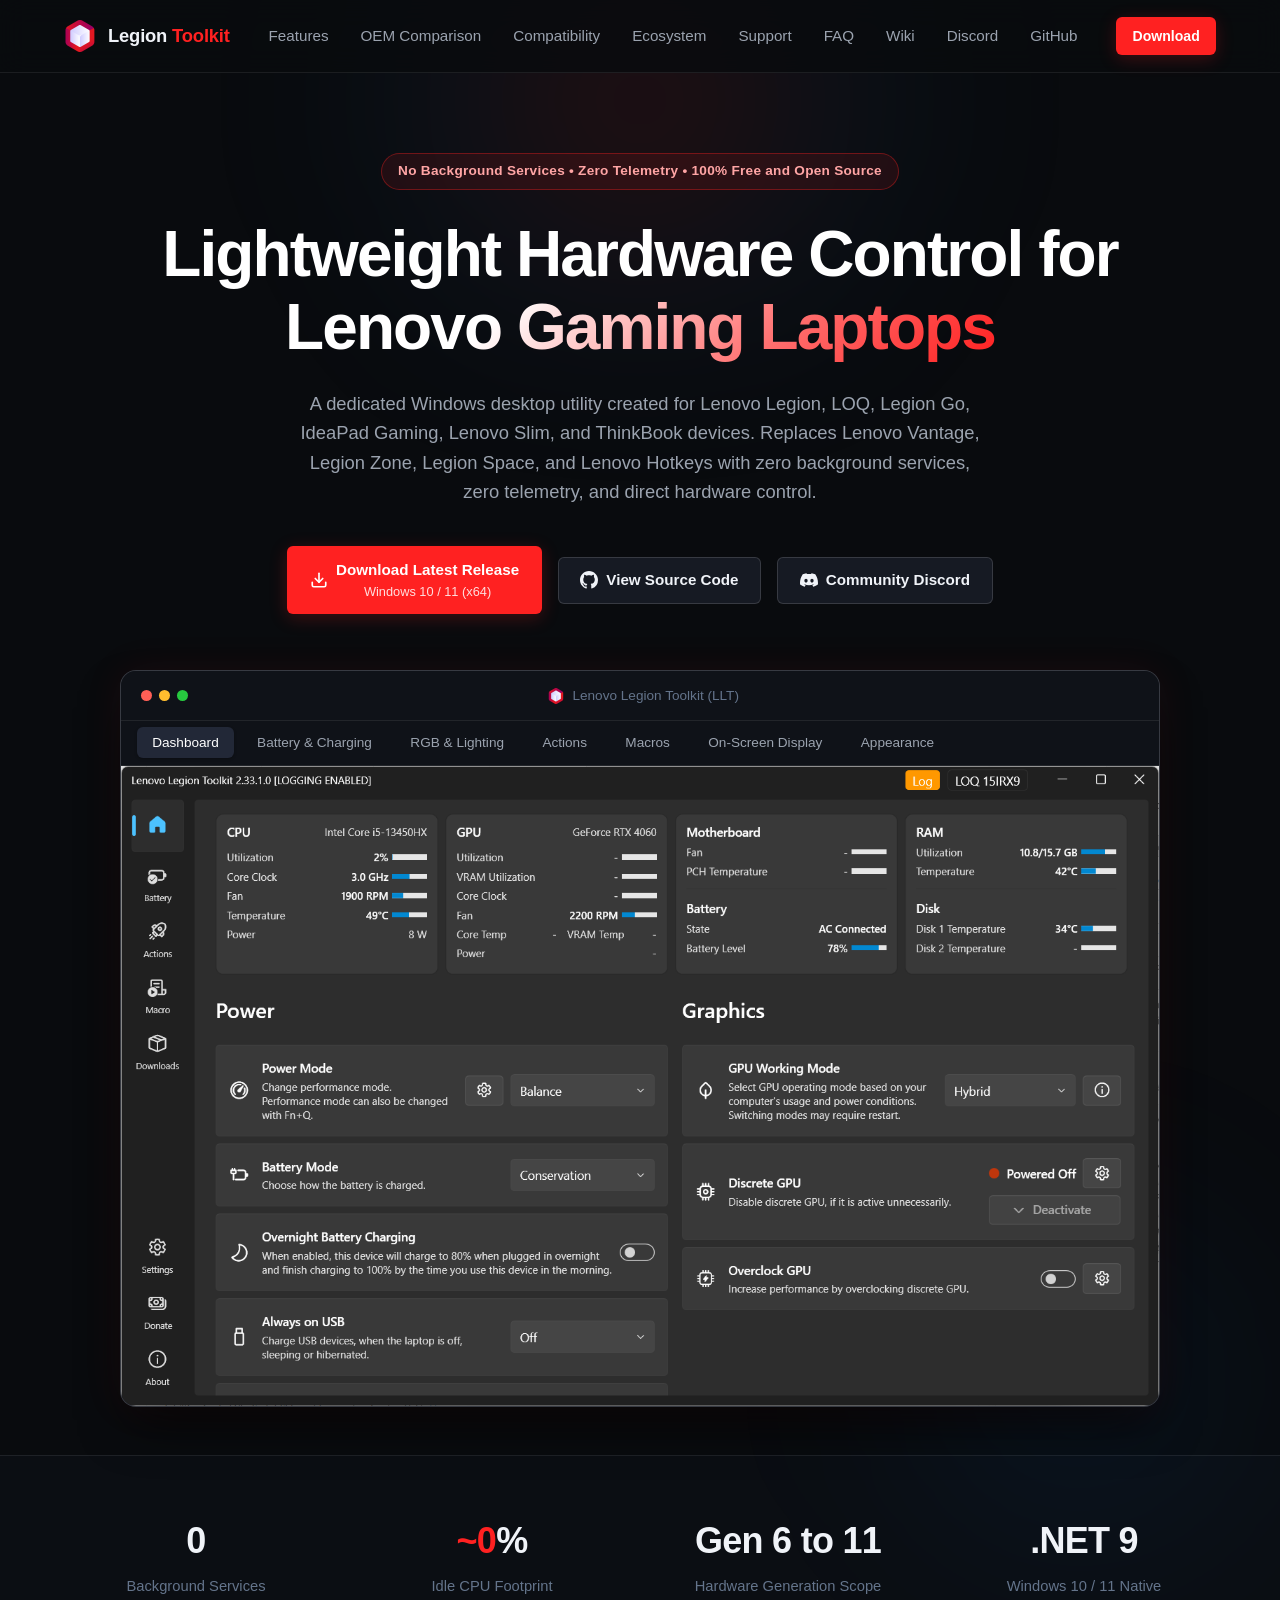
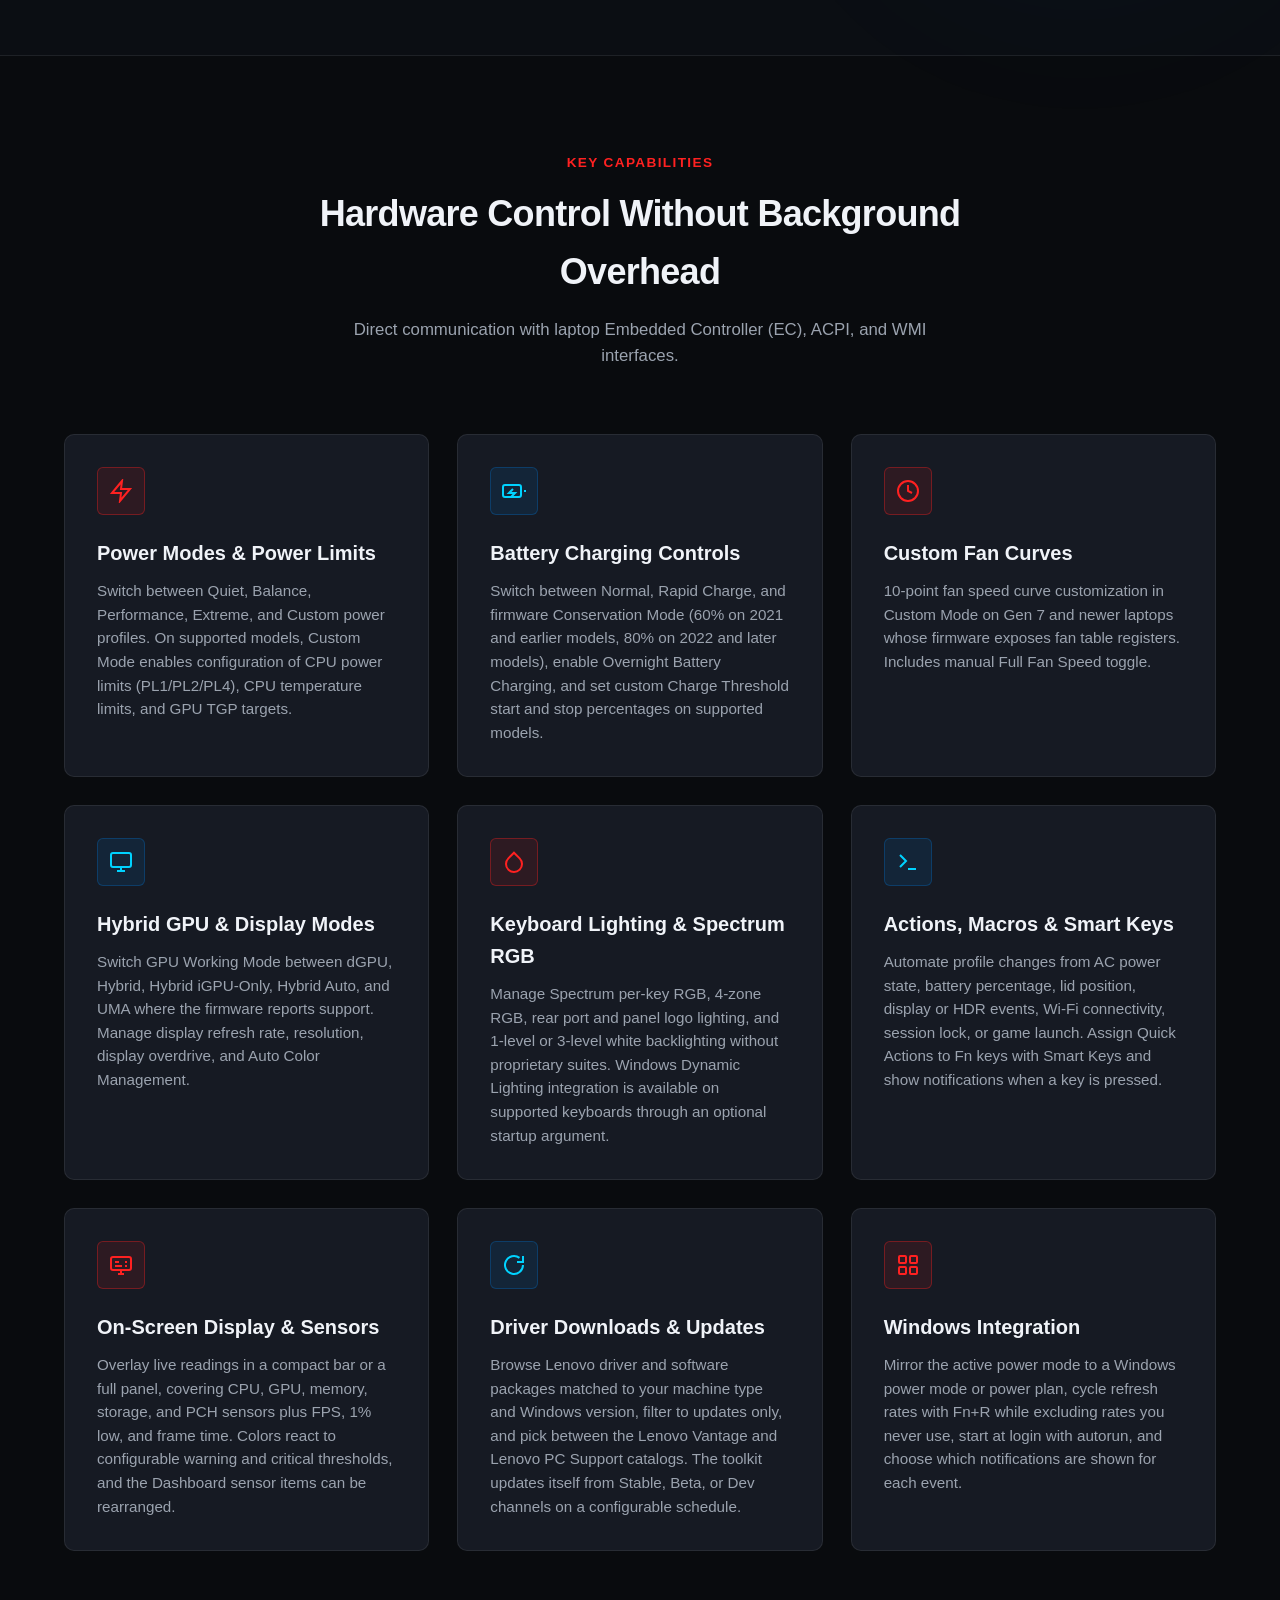
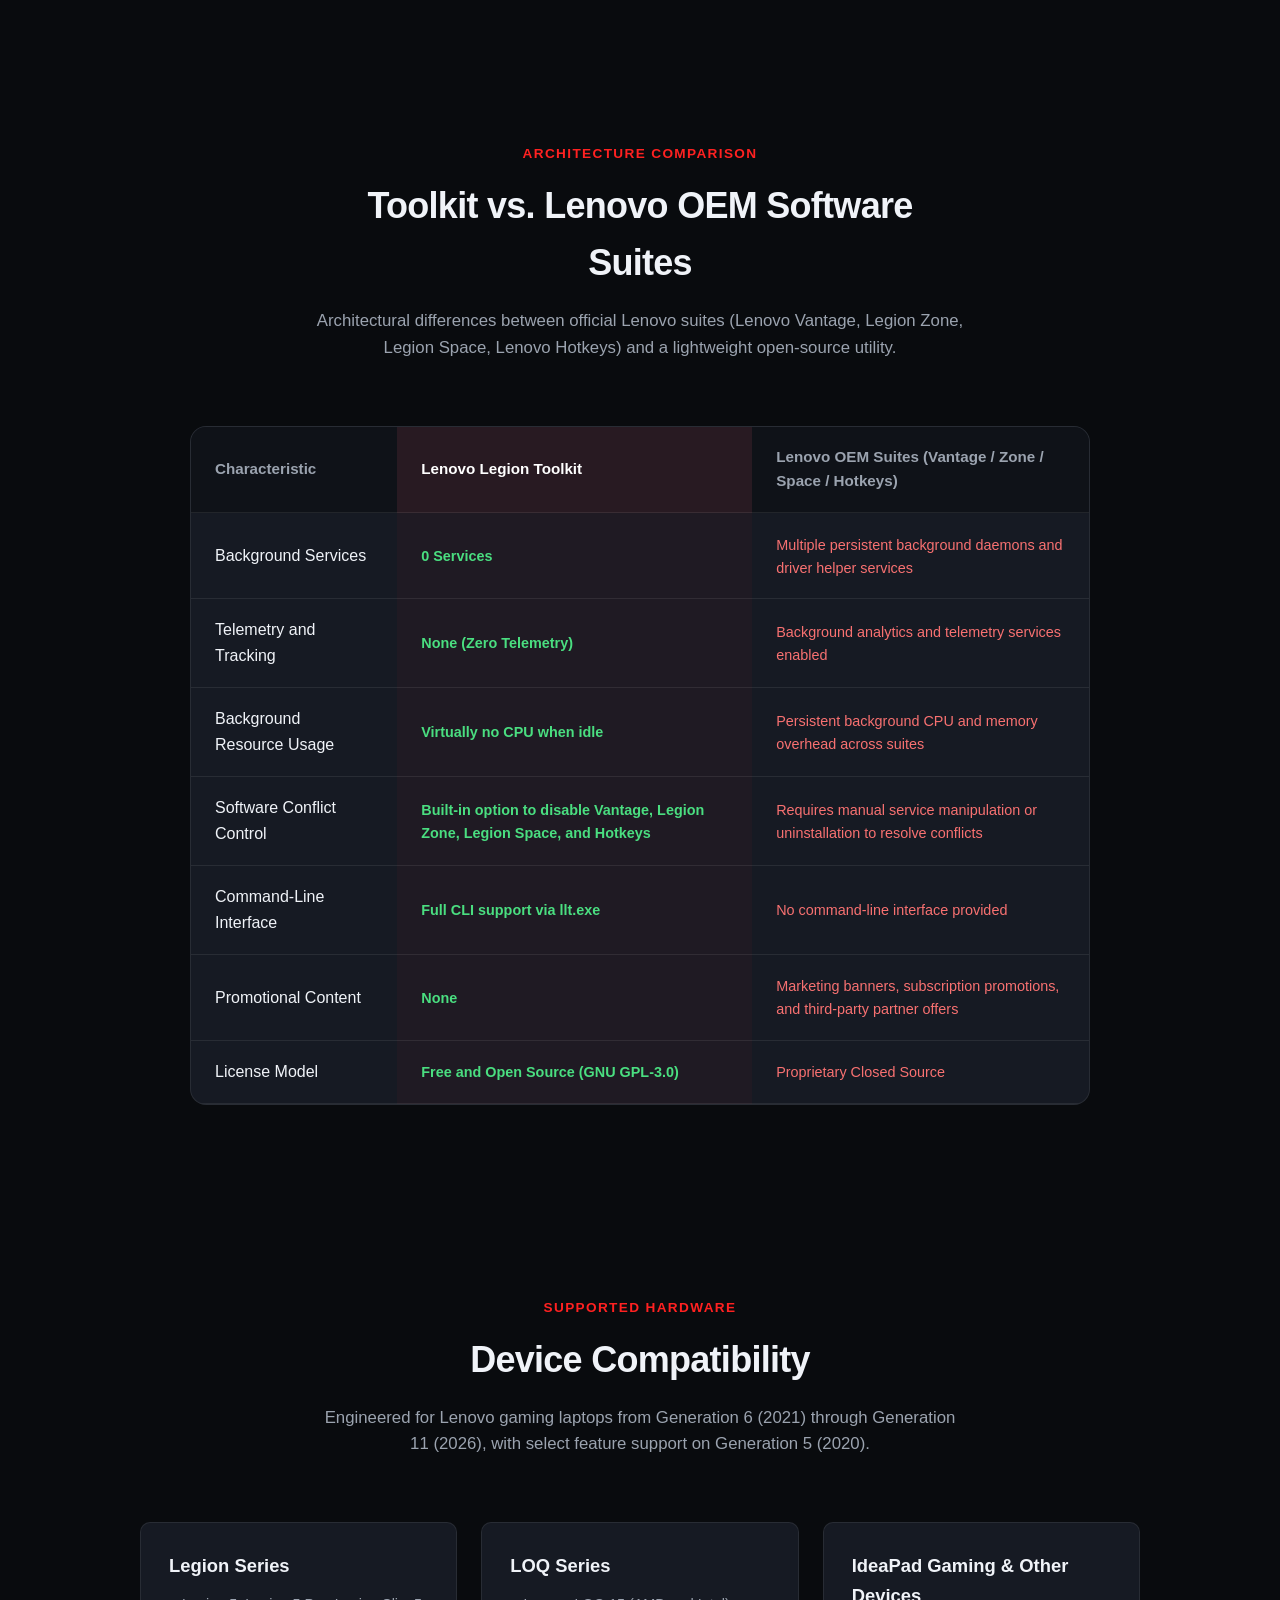
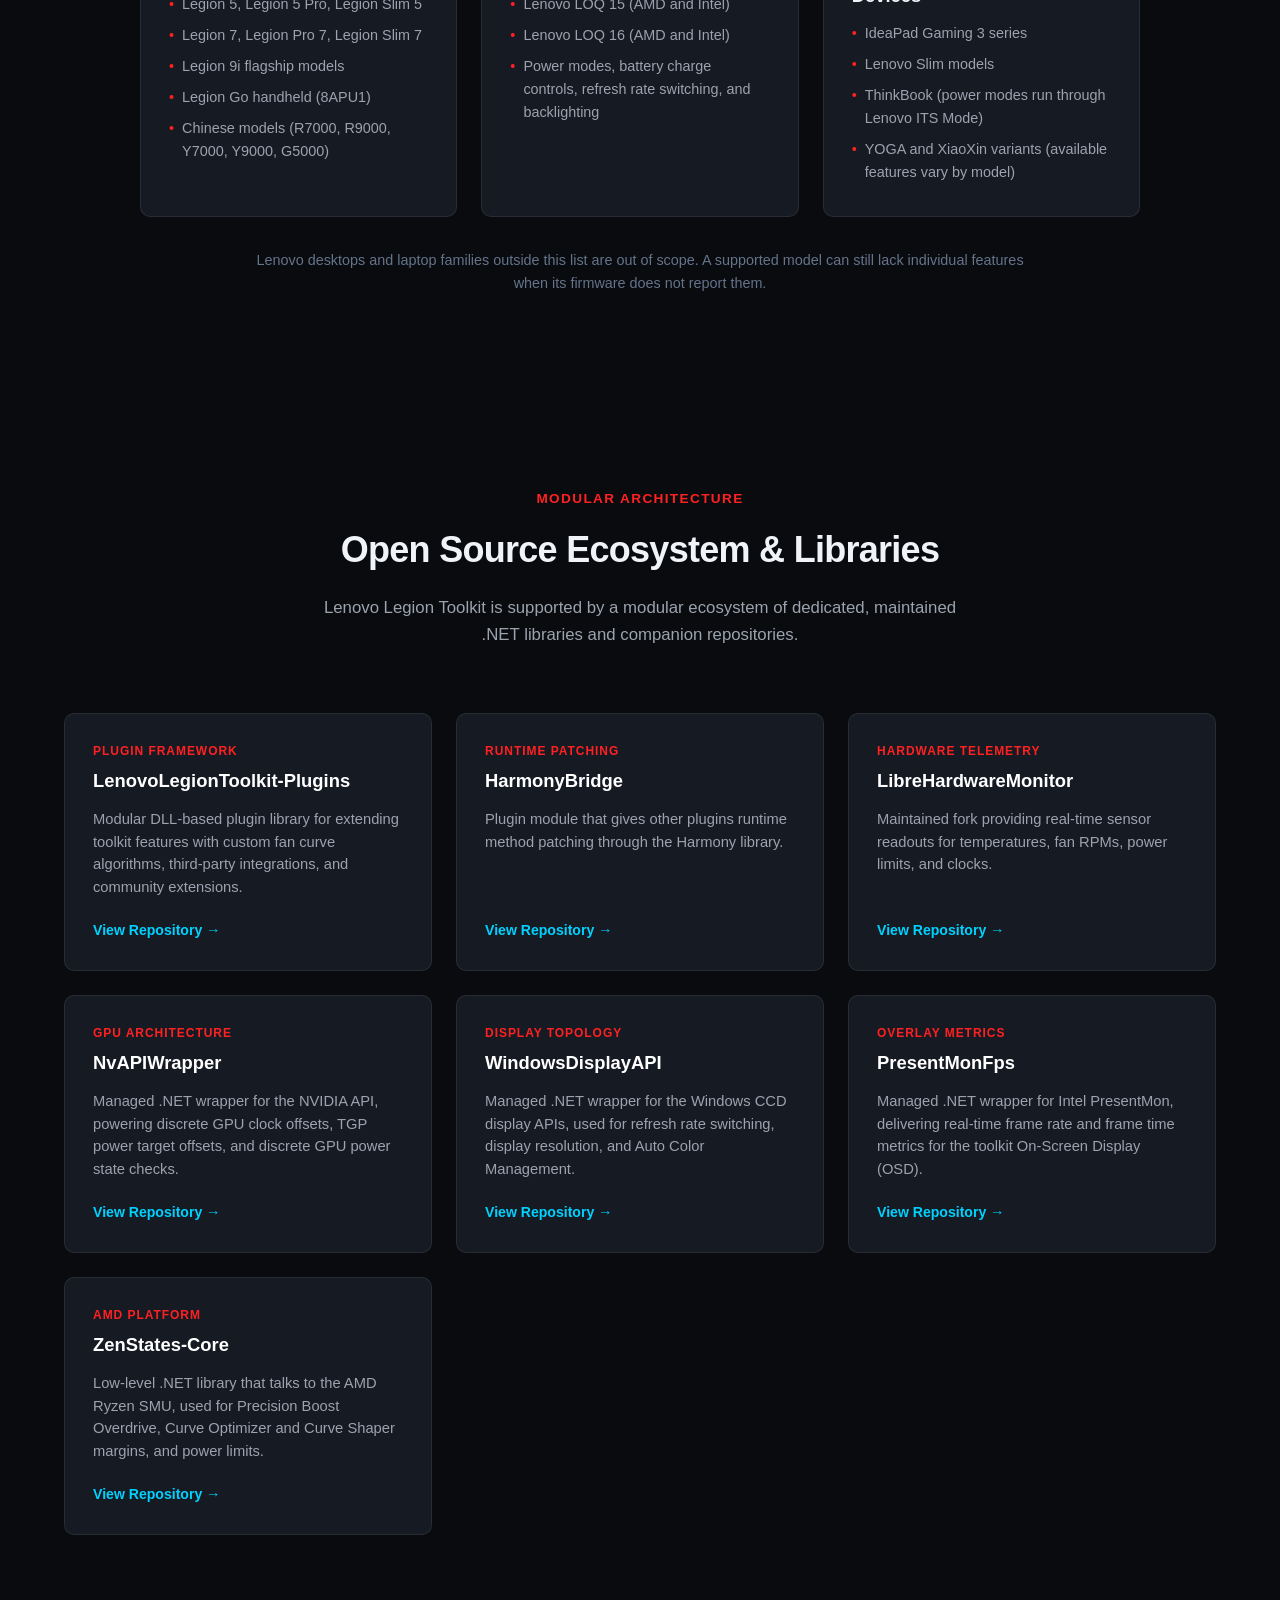
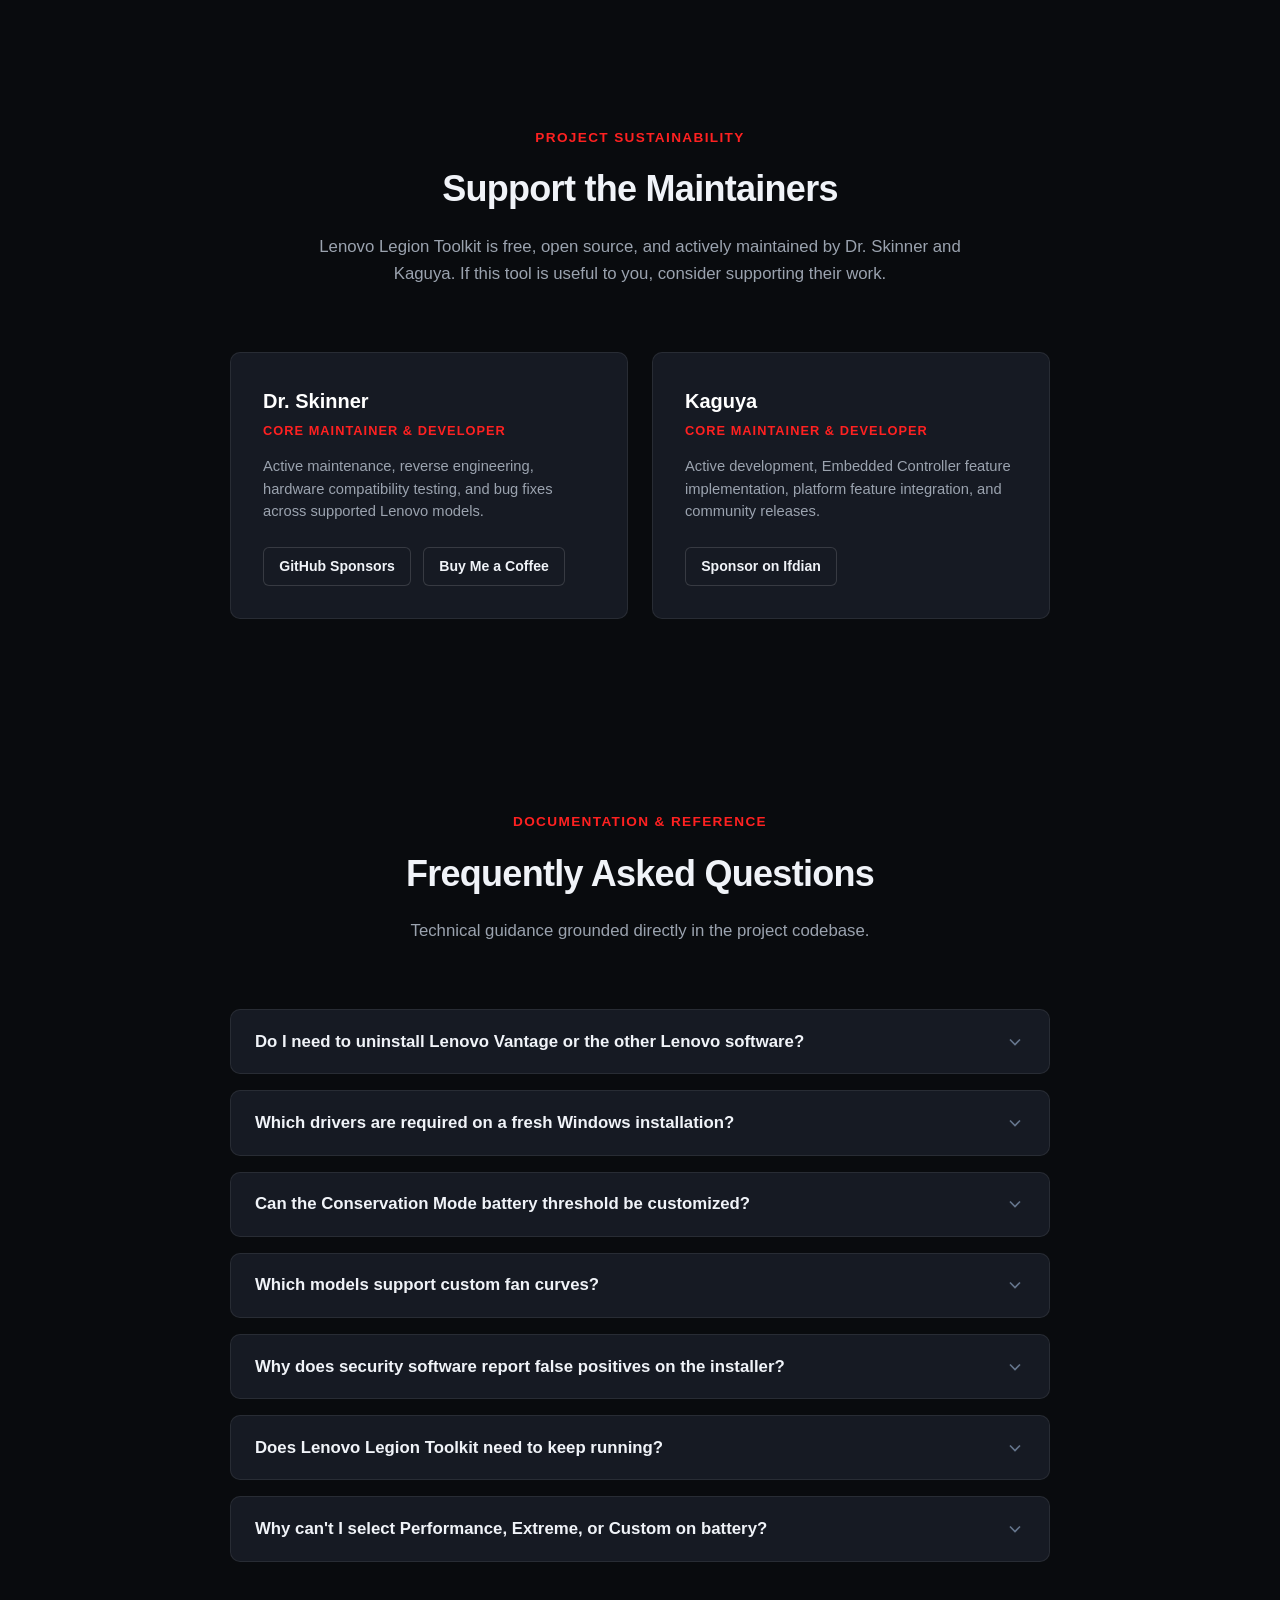
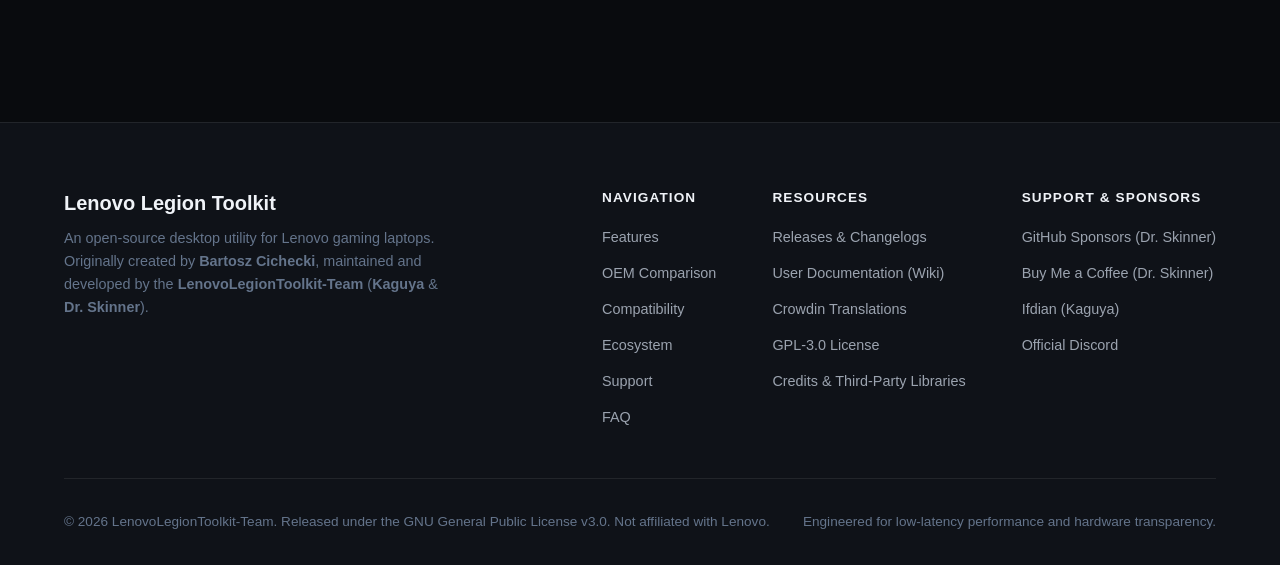
==== commit 0fac4520: "Correct site and wiki claims against the codebase and document missing features" ====
--- a/index.html
+++ b/index.html
@@ -4,11 +4,11 @@
   <meta charset="UTF-8">
   <meta name="viewport" content="width=device-width, initial-scale=1.0">
   <title>Lenovo Legion Toolkit - Control Utility for Lenovo Laptops</title>
-  <meta name="description" content="A lightweight, resource-efficient desktop utility for Lenovo Legion, LOQ, and IdeaPad laptops. Replaces Lenovo Vantage with zero background services and zero telemetry.">
+  <meta name="description" content="A lightweight, resource-efficient desktop utility for Lenovo Legion, LOQ, and IdeaPad laptops. Replaces Lenovo Vantage, Legion Zone, Legion Space, and Lenovo Hotkeys with zero background services and zero telemetry.">
   
   <!-- OpenGraph Metadata -->
   <meta property="og:title" content="Lenovo Legion Toolkit (LLT)">
-  <meta property="og:description" content="Lightweight open-source control utility for Lenovo Legion, LOQ, and IdeaPad laptops. Zero background services, zero telemetry.">
+  <meta property="og:description" content="Lightweight open-source control utility for Lenovo Legion, LOQ, and IdeaPad laptops. Replaces Lenovo Vantage, Legion Zone, Legion Space, and Lenovo Hotkeys with zero background services and zero telemetry.">
   <meta property="og:image" content="assets/Main_DarkMode.png">
   <meta property="og:url" content="https://lenovolegiontoolkit-team.github.io/">
   <meta property="og:type" content="website">
@@ -33,7 +33,7 @@
         <span>Legion <span class="accent">Toolkit</span></span>
       </a>
 
-      <button class="mobile-toggle" aria-label="Toggle navigation menu">
+      <button class="mobile-toggle" aria-label="Toggle navigation menu" aria-expanded="false" aria-controls="primaryNavigation">
         <svg width="24" height="24" viewBox="0 0 24 24" fill="none" stroke="currentColor" stroke-width="2">
           <line x1="3" y1="12" x2="21" y2="12"></line>
           <line x1="3" y1="6" x2="21" y2="6"></line>
@@ -41,7 +41,7 @@
         </svg>
       </button>
 
-      <nav class="nav-links">
+      <nav class="nav-links" id="primaryNavigation">
         <a href="#features">Features</a>
         <a href="#comparison">OEM Comparison</a>
         <a href="#compatibility">Compatibility</a>
@@ -76,8 +76,8 @@
         </h1>
 
         <p class="hero-description">
-          A dedicated Windows desktop utility created for Lenovo Legion, LOQ, IdeaPad Gaming, Slim, and Legion Go devices.
-          Replaces Lenovo Vantage, Legion Zone, and Legion Space with zero background services, zero telemetry, and direct hardware control.
+          A dedicated Windows desktop utility created for Lenovo Legion, LOQ, Legion Go, IdeaPad Gaming, Lenovo Slim, and ThinkBook devices.
+          Replaces Lenovo Vantage, Legion Zone, Legion Space, and Lenovo Hotkeys with zero background services, zero telemetry, and direct hardware control.
         </p>
 
         <div class="hero-cta">
@@ -196,7 +196,7 @@
               </svg>
             </div>
             <h3>Battery Charging Controls</h3>
-            <p>Toggle firmware Conservation Mode (60% threshold on 2021 and earlier models; 80% on 2022 and later models), Rapid Charge, Night Charge, and configurable charge start/stop thresholds on supported systems.</p>
+            <p>Switch between Normal, Rapid Charge, and firmware Conservation Mode (60% on 2021 and earlier models, 80% on 2022 and later models), enable Overnight Battery Charging, and set custom Charge Threshold start and stop percentages on supported models.</p>
           </div>
 
           <div class="feature-card">
@@ -219,7 +219,7 @@
               </svg>
             </div>
             <h3>Hybrid GPU & Display Modes</h3>
-            <p>Control GPU operating states: dGPU Only, Hybrid, Hybrid iGPU-Only (disconnects dGPU on battery), Hybrid Auto, and UMA. Manage display refresh rate, resolution, display overdrive, and Auto Color Management.</p>
+            <p>Switch GPU Working Mode between dGPU, Hybrid, Hybrid iGPU-Only, Hybrid Auto, and UMA where the firmware reports support. Manage display refresh rate, resolution, display overdrive, and Auto Color Management.</p>
           </div>
 
           <div class="feature-card">
@@ -229,7 +229,7 @@
               </svg>
             </div>
             <h3>Keyboard Lighting & Spectrum RGB</h3>
-            <p>Manage Spectrum per-key RGB, 4-Zone RGB, rear port lighting, panel logo illumination, and white backlit keyboards without proprietary suites. Compatible with Windows Dynamic Lighting.</p>
+            <p>Manage Spectrum per-key RGB, 4-zone RGB, rear port and panel logo lighting, and 1-level or 3-level white backlighting without proprietary suites. Windows Dynamic Lighting integration is available on supported keyboards through an optional startup argument.</p>
           </div>
 
           <div class="feature-card">
@@ -240,7 +240,47 @@
               </svg>
             </div>
             <h3>Actions, Macros & Smart Keys</h3>
-            <p>Automate profile adjustments based on AC power state, battery percentage, lid position, display events, Wi-Fi connectivity, or game launch. Assign custom actions to Fn Smart Keys and display on-screen indicators.</p>
+            <p>Automate profile changes from AC power state, battery percentage, lid position, display or HDR events, Wi-Fi connectivity, session lock, or game launch. Assign Quick Actions to Fn keys with Smart Keys and show notifications when a key is pressed.</p>
+          </div>
+
+          <div class="feature-card">
+            <div class="feature-icon-wrapper">
+              <svg viewBox="0 0 24 24" fill="none" stroke="currentColor" stroke-width="2">
+                <rect x="2" y="4" width="20" height="13" rx="2"></rect>
+                <path d="M6 9h4"></path>
+                <path d="M6 13h7"></path>
+                <path d="M16 9h2"></path>
+                <path d="M16 13h2"></path>
+                <line x1="9" y1="21" x2="15" y2="21"></line>
+                <line x1="12" y1="17" x2="12" y2="21"></line>
+              </svg>
+            </div>
+            <h3>On-Screen Display & Sensors</h3>
+            <p>Overlay live readings in a compact bar or a full panel, covering CPU, GPU, memory, storage, and PCH sensors plus FPS, 1% low, and frame time. Colors react to configurable warning and critical thresholds, and the Dashboard sensor items can be rearranged.</p>
+          </div>
+
+          <div class="feature-card">
+            <div class="feature-icon-wrapper blue">
+              <svg viewBox="0 0 24 24" fill="none" stroke="currentColor" stroke-width="2">
+                <path d="M21 12a9 9 0 1 1-3.5-7.1"></path>
+                <polyline points="21 3 21 9 15 9"></polyline>
+              </svg>
+            </div>
+            <h3>Driver Downloads & Updates</h3>
+            <p>Browse Lenovo driver and software packages matched to your machine type and Windows version, filter to updates only, and pick between the Lenovo Vantage and Lenovo PC Support catalogs. The toolkit updates itself from Stable, Beta, or Dev channels on a configurable schedule.</p>
+          </div>
+
+          <div class="feature-card">
+            <div class="feature-icon-wrapper">
+              <svg viewBox="0 0 24 24" fill="none" stroke="currentColor" stroke-width="2">
+                <rect x="3" y="3" width="7" height="7" rx="1"></rect>
+                <rect x="14" y="3" width="7" height="7" rx="1"></rect>
+                <rect x="3" y="14" width="7" height="7" rx="1"></rect>
+                <rect x="14" y="14" width="7" height="7" rx="1"></rect>
+              </svg>
+            </div>
+            <h3>Windows Integration</h3>
+            <p>Mirror the active power mode to a Windows power mode or power plan, cycle refresh rates with Fn+R while excluding rates you never use, start at login with autorun, and choose which notifications are shown for each event.</p>
           </div>
 
         </div>
@@ -338,7 +378,6 @@
             <ul>
               <li>Lenovo LOQ 15 (AMD and Intel)</li>
               <li>Lenovo LOQ 16 (AMD and Intel)</li>
-              <li>LOQ Essential and Tower configurations</li>
               <li>Power modes, battery charge controls, refresh rate switching, and backlighting</li>
             </ul>
           </div>
@@ -346,14 +385,18 @@
           <div class="device-card">
             <h4>IdeaPad Gaming & Other Devices</h4>
             <ul>
-              <li>IdeaPad Gaming 3 and 3 Pro</li>
+              <li>IdeaPad Gaming 3 series</li>
               <li>Lenovo Slim models</li>
-              <li>ThinkBook (supported via experimental ITS driver flag)</li>
-              <li>YOGA and XiaoXin variants (supported features vary by model)</li>
+              <li>ThinkBook (power modes run through Lenovo ITS Mode)</li>
+              <li>YOGA and XiaoXin variants (available features vary by model)</li>
             </ul>
           </div>
 
         </div>
+
+        <p class="section-note">
+          Lenovo desktops and laptop families outside this list are out of scope. A supported model can still lack individual features when its firmware does not report them.
+        </p>
 
       </div>
     </section>
@@ -364,7 +407,7 @@
         
         <div class="section-header">
           <div class="section-tag">Modular Architecture</div>
-          <h2>Organization Ecosystem & Libraries</h2>
+          <h2>Open Source Ecosystem & Libraries</h2>
           <p>Lenovo Legion Toolkit is supported by a modular ecosystem of dedicated, maintained .NET libraries and companion repositories.</p>
         </div>
 
@@ -389,7 +432,7 @@
                 <div class="ecosystem-card-tag">Runtime Patching</div>
                 <h4>HarmonyBridge</h4>
               </div>
-              <p>Plugin module providing non-intrusive runtime method patching capabilities for advanced runtime hooks into toolkit logic.</p>
+              <p>Plugin module that gives other plugins runtime method patching through the Harmony library.</p>
             </div>
             <a href="https://github.com/LenovoLegionToolkit-Team/HarmonyBridge" class="ecosystem-card-link" target="_blank" rel="noopener">
               View Repository &rarr;
@@ -402,7 +445,7 @@
                 <div class="ecosystem-card-tag">Hardware Telemetry</div>
                 <h4>LibreHardwareMonitor</h4>
               </div>
-              <p>Maintained fork tailored for Lenovo hardware, providing real-time sensor readouts for temperatures, fan RPMs, power limits, and clocks.</p>
+              <p>Maintained fork providing real-time sensor readouts for temperatures, fan RPMs, power limits, and clocks.</p>
             </div>
             <a href="https://github.com/LenovoLegionToolkit-Team/LibreHardwareMonitor" class="ecosystem-card-link" target="_blank" rel="noopener">
               View Repository &rarr;
@@ -415,7 +458,7 @@
                 <div class="ecosystem-card-tag">GPU Architecture</div>
                 <h4>NvAPIWrapper</h4>
               </div>
-              <p>Managed .NET wrapper for the NVIDIA API, powering discrete GPU clock offsets, TGP power target offsets, and discrete GPU state management.</p>
+              <p>Managed .NET wrapper for the NVIDIA API, powering discrete GPU clock offsets, TGP power target offsets, and discrete GPU power state checks.</p>
             </div>
             <a href="https://github.com/LenovoLegionToolkit-Team/NvAPIWrapper" class="ecosystem-card-link" target="_blank" rel="noopener">
               View Repository &rarr;
@@ -428,7 +471,7 @@
                 <div class="ecosystem-card-tag">Display Topology</div>
                 <h4>WindowsDisplayAPI</h4>
               </div>
-              <p>Managed .NET wrapper for Windows CCD display APIs, controlling refresh rate toggling, display resolution, and display overdrive.</p>
+              <p>Managed .NET wrapper for the Windows CCD display APIs, used for refresh rate switching, display resolution, and Auto Color Management.</p>
             </div>
             <a href="https://github.com/LenovoLegionToolkit-Team/WindowsDisplayAPI" class="ecosystem-card-link" target="_blank" rel="noopener">
               View Repository &rarr;
@@ -454,7 +497,7 @@
                 <div class="ecosystem-card-tag">AMD Platform</div>
                 <h4>ZenStates-Core</h4>
               </div>
-              <p>Low-level .NET library interfacing with AMD Ryzen processor registers for performance and power state evaluation.</p>
+              <p>Low-level .NET library that talks to the AMD Ryzen SMU, used for Precision Boost Overdrive, Curve Optimizer and Curve Shaper margins, and power limits.</p>
             </div>
             <a href="https://github.com/LenovoLegionToolkit-Team/ZenStates-Core" class="ecosystem-card-link" target="_blank" rel="noopener">
               View Repository &rarr;
@@ -525,19 +568,19 @@
         <div class="faq-list">
           
           <div class="faq-item">
-            <button class="faq-question">
-              <span>Do I need to uninstall Lenovo Vantage?</span>
+            <button class="faq-question" aria-expanded="false">
+              <span>Do I need to uninstall Lenovo Vantage or the other Lenovo software?</span>
               <svg width="20" height="20" viewBox="0 0 24 24" fill="none" stroke="currentColor" stroke-width="2">
                 <polyline points="6 9 12 15 18 9"></polyline>
               </svg>
             </button>
             <div class="faq-answer">
-              <p>You can uninstall Vantage or use the built-in option in Lenovo Legion Toolkit Settings to disable Lenovo Vantage, Legion Zone, and Lenovo Hotkeys services. Disabling them in Settings halts their background processes and avoids hardware communication conflicts without removing the applications.</p>
+              <p>No. Open Settings -> Software Control and turn off the toggles for the suites that are installed: Disable Lenovo Vantage and ImController, Disable Lenovo Hotkeys, Disable Legion Zone, and Disable Legion Space. Disabling them halts their services, scheduled tasks, and processes and avoids hardware communication conflicts without removing the applications.</p>
             </div>
           </div>
 
           <div class="faq-item">
-            <button class="faq-question">
+            <button class="faq-question" aria-expanded="false">
               <span>Which drivers are required on a fresh Windows installation?</span>
               <svg width="20" height="20" viewBox="0 0 24 24" fill="none" stroke="currentColor" stroke-width="2">
                 <polyline points="6 9 12 15 18 9"></polyline>
@@ -549,19 +592,19 @@
           </div>
 
           <div class="faq-item">
-            <button class="faq-question">
+            <button class="faq-question" aria-expanded="false">
               <span>Can the Conservation Mode battery threshold be customized?</span>
               <svg width="20" height="20" viewBox="0 0 24 24" fill="none" stroke="currentColor" stroke-width="2">
                 <polyline points="6 9 12 15 18 9"></polyline>
               </svg>
             </button>
             <div class="faq-answer">
-              <p>The standard Conservation Mode percentage is hardcoded in laptop firmware (EC) to 60% on 2021 and earlier models, or 80% on 2022 and later models. On select ThinkBook models supporting the PWRMGRV interface, custom charge start and stop thresholds can be configured.</p>
+              <p>The Conservation Mode percentage is fixed in the laptop Embedded Controller firmware at 60% on 2021 and earlier models, or 80% on 2022 and later models. Models whose Lenovo power management driver exposes the PWRMGRV charge threshold keys also get a separate Charge Threshold setting with custom start and stop percentages.</p>
             </div>
           </div>
 
           <div class="faq-item">
-            <button class="faq-question">
+            <button class="faq-question" aria-expanded="false">
               <span>Which models support custom fan curves?</span>
               <svg width="20" height="20" viewBox="0 0 24 24" fill="none" stroke="currentColor" stroke-width="2">
                 <polyline points="6 9 12 15 18 9"></polyline>
@@ -573,14 +616,38 @@
           </div>
 
           <div class="faq-item">
-            <button class="faq-question">
+            <button class="faq-question" aria-expanded="false">
               <span>Why does security software report false positives on the installer?</span>
               <svg width="20" height="20" viewBox="0 0 24 24" fill="none" stroke="currentColor" stroke-width="2">
                 <polyline points="6 9 12 15 18 9"></polyline>
               </svg>
             </button>
             <div class="faq-answer">
-              <p>The application interacts with low-level Windows APIs (WMI, EC driver communication, keyboard hooks) which can trigger generic heuristic scanner alerts. All release installers are built publicly via GitHub Actions and verified with Authenticode signatures.</p>
+              <p>The application interacts with low-level Windows APIs (WMI, EC driver communication, keyboard hooks) which can trigger generic heuristic scanner alerts. All release installers are built publicly via GitHub Actions and signed with the project certificate, which the built-in updater validates before installing an update.</p>
+            </div>
+          </div>
+
+          <div class="faq-item">
+            <button class="faq-question" aria-expanded="false">
+              <span>Does Lenovo Legion Toolkit need to keep running?</span>
+              <svg width="20" height="20" viewBox="0 0 24 24" fill="none" stroke="currentColor" stroke-width="2">
+                <polyline points="6 9 12 15 18 9"></polyline>
+              </svg>
+            </button>
+            <div class="faq-answer">
+              <p>Yes, for every feature that reacts to system state. The toolkit installs no background service, so power mode and power plan synchronization, Actions, macros, and the on-screen display only run while the app is active. Enable Autorun and Minimize on Close in Settings -> App Behavior so it stays available in the system tray.</p>
+            </div>
+          </div>
+
+          <div class="faq-item">
+            <button class="faq-question" aria-expanded="false">
+              <span>Why can't I select Performance, Extreme, or Custom on battery?</span>
+              <svg width="20" height="20" viewBox="0 0 24 24" fill="none" stroke="currentColor" stroke-width="2">
+                <polyline points="6 9 12 15 18 9"></polyline>
+              </svg>
+            </button>
+            <div class="faq-answer">
+              <p>Those modes are refused while the AC adapter is disconnected, because power limits are not applied correctly on battery power. The <code>--allow-all-power-modes-on-battery</code> startup argument removes the restriction, but settings may then be applied incorrectly and such configurations are unsupported.</p>
             </div>
           </div>
 
@@ -621,6 +688,7 @@
               <li><a href="wiki/">User Documentation (Wiki)</a></li>
               <li><a href="https://crowdin.com/project/lenovolegiontoolkit-unofficial" target="_blank" rel="noopener">Crowdin Translations</a></li>
               <li><a href="https://github.com/LenovoLegionToolkit-Team/LenovoLegionToolkit/blob/master/LICENSE" target="_blank" rel="noopener">GPL-3.0 License</a></li>
+              <li><a href="https://github.com/LenovoLegionToolkit-Team/LenovoLegionToolkit#credits" target="_blank" rel="noopener">Credits & Third-Party Libraries</a></li>
             </ul>
           </div>
 
@@ -637,7 +705,7 @@
       </div>
 
       <div class="footer-bottom">
-        <div>&copy; 2026 LenovoLegionToolkit-Team. Released under the GNU General Public License v3.0. Not affiliated with Lenovo.</div>
+        <div>&copy; <span id="copyrightYear">2026</span> LenovoLegionToolkit-Team. Released under the GNU General Public License v3.0. Not affiliated with Lenovo.</div>
         <div>Engineered for low-latency performance and hardware transparency.</div>
       </div>
 
--- a/style.css
+++ b/style.css
@@ -36,6 +36,20 @@
   padding: 0;
 }
 
+:focus-visible {
+  outline: 2px solid var(--accent-cyan);
+  outline-offset: 2px;
+}
+
+code {
+  font-family: var(--font-mono);
+  font-size: 0.9em;
+  background: var(--bg-card-elevated);
+  padding: 0.1rem 0.35rem;
+  border-radius: 4px;
+  color: #FF8F8F;
+}
+
 html {
   scroll-behavior: smooth;
   color-scheme: dark;
@@ -56,7 +70,7 @@
   top: -150px;
   left: 50%;
   transform: translateX(-50%);
-  width: 800px;
+  width: min(800px, 90vw);
   height: 500px;
   background: radial-gradient(circle, rgba(255, 33, 33, 0.12) 0%, rgba(0, 120, 214, 0.05) 50%, transparent 70%);
   pointer-events: none;
@@ -66,7 +80,7 @@
 
 .ambient-glow-2 {
   position: absolute;
-  top: 1400px;
+  top: 120vh;
   right: -100px;
   width: 600px;
   height: 600px;
@@ -490,13 +504,14 @@
   background: var(--bg-card);
   border: 1px solid var(--border-subtle);
   border-radius: var(--radius-lg);
-  overflow: hidden;
+  overflow-x: auto;
   max-width: 900px;
   margin: 0 auto;
 }
 
 table.comp-table {
   width: 100%;
+  min-width: 620px;
   border-collapse: collapse;
   text-align: left;
 }
@@ -566,13 +581,22 @@
 .device-card ul li {
   padding: 0.25rem 0;
   display: flex;
-  align-items: center;
+  align-items: flex-start;
   gap: 0.5rem;
 }
 
 .device-card ul li::before {
   content: "•";
   color: var(--accent-red);
+  line-height: 1.6;
+}
+
+.section-note {
+  max-width: 780px;
+  margin: 2rem auto 0;
+  text-align: center;
+  color: var(--text-muted);
+  font-size: 0.9rem;
 }
 
 /* Support Section */
@@ -673,17 +697,21 @@
 }
 
 .faq-answer {
-  max-height: 0;
-  overflow: hidden;
-  transition: max-height 0.25s ease, padding 0.25s ease;
+  display: grid;
+  grid-template-rows: 0fr;
+  transition: grid-template-rows 0.25s ease, padding 0.25s ease;
   padding: 0 1.5rem;
   color: var(--text-secondary);
   font-size: 0.95rem;
   line-height: 1.6;
 }
 
+.faq-answer > p {
+  overflow: hidden;
+}
+
 .faq-item.active .faq-answer {
-  max-height: 300px;
+  grid-template-rows: 1fr;
   padding: 0 1.5rem 1.5rem;
 }
 
@@ -758,6 +786,15 @@
   font-size: 0.85rem;
   flex-wrap: wrap;
   gap: 1rem;
+}
+
+.footer-bottom a {
+  color: var(--accent-red);
+  text-decoration: none;
+}
+
+.footer-bottom a:hover {
+  text-decoration: underline;
 }
 
 /* Ecosystem Cards */
@@ -826,21 +863,12 @@
   color: #FFFFFF;
 }
 
-@media (max-width: 960px) {
-  .ecosystem-grid {
-    grid-template-columns: repeat(2, 1fr);
-  }
-}
-
-@media (max-width: 768px) {
-  .ecosystem-grid {
-    grid-template-columns: 1fr;
-  }
-}
-
 /* Responsive Media Queries */
 @media (max-width: 960px) {
   .features-grid {
+    grid-template-columns: repeat(2, 1fr);
+  }
+  .ecosystem-grid {
     grid-template-columns: repeat(2, 1fr);
   }
   .devices-grid {
@@ -873,7 +901,9 @@
     gap: 1.25rem;
   }
   
-  .features-grid {
+  .features-grid,
+  .ecosystem-grid,
+  .support-grid {
     grid-template-columns: 1fr;
   }
   
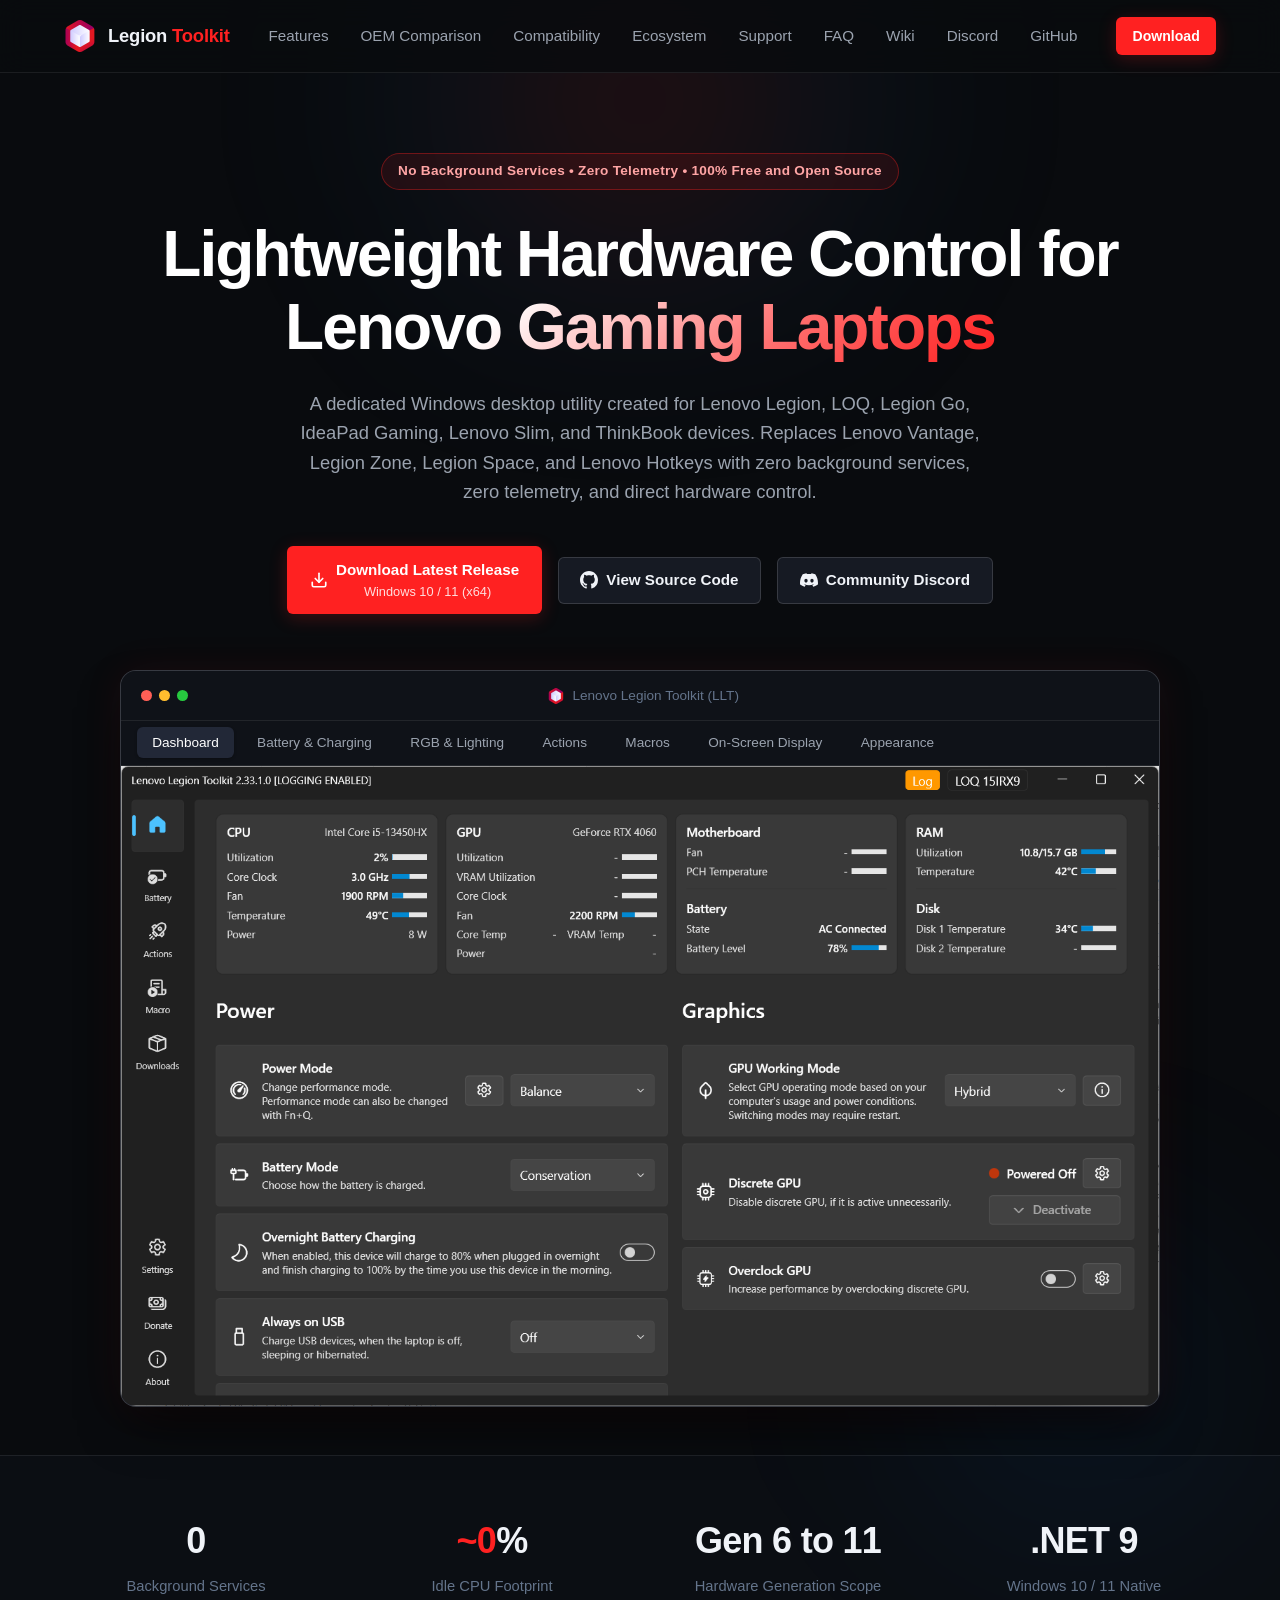
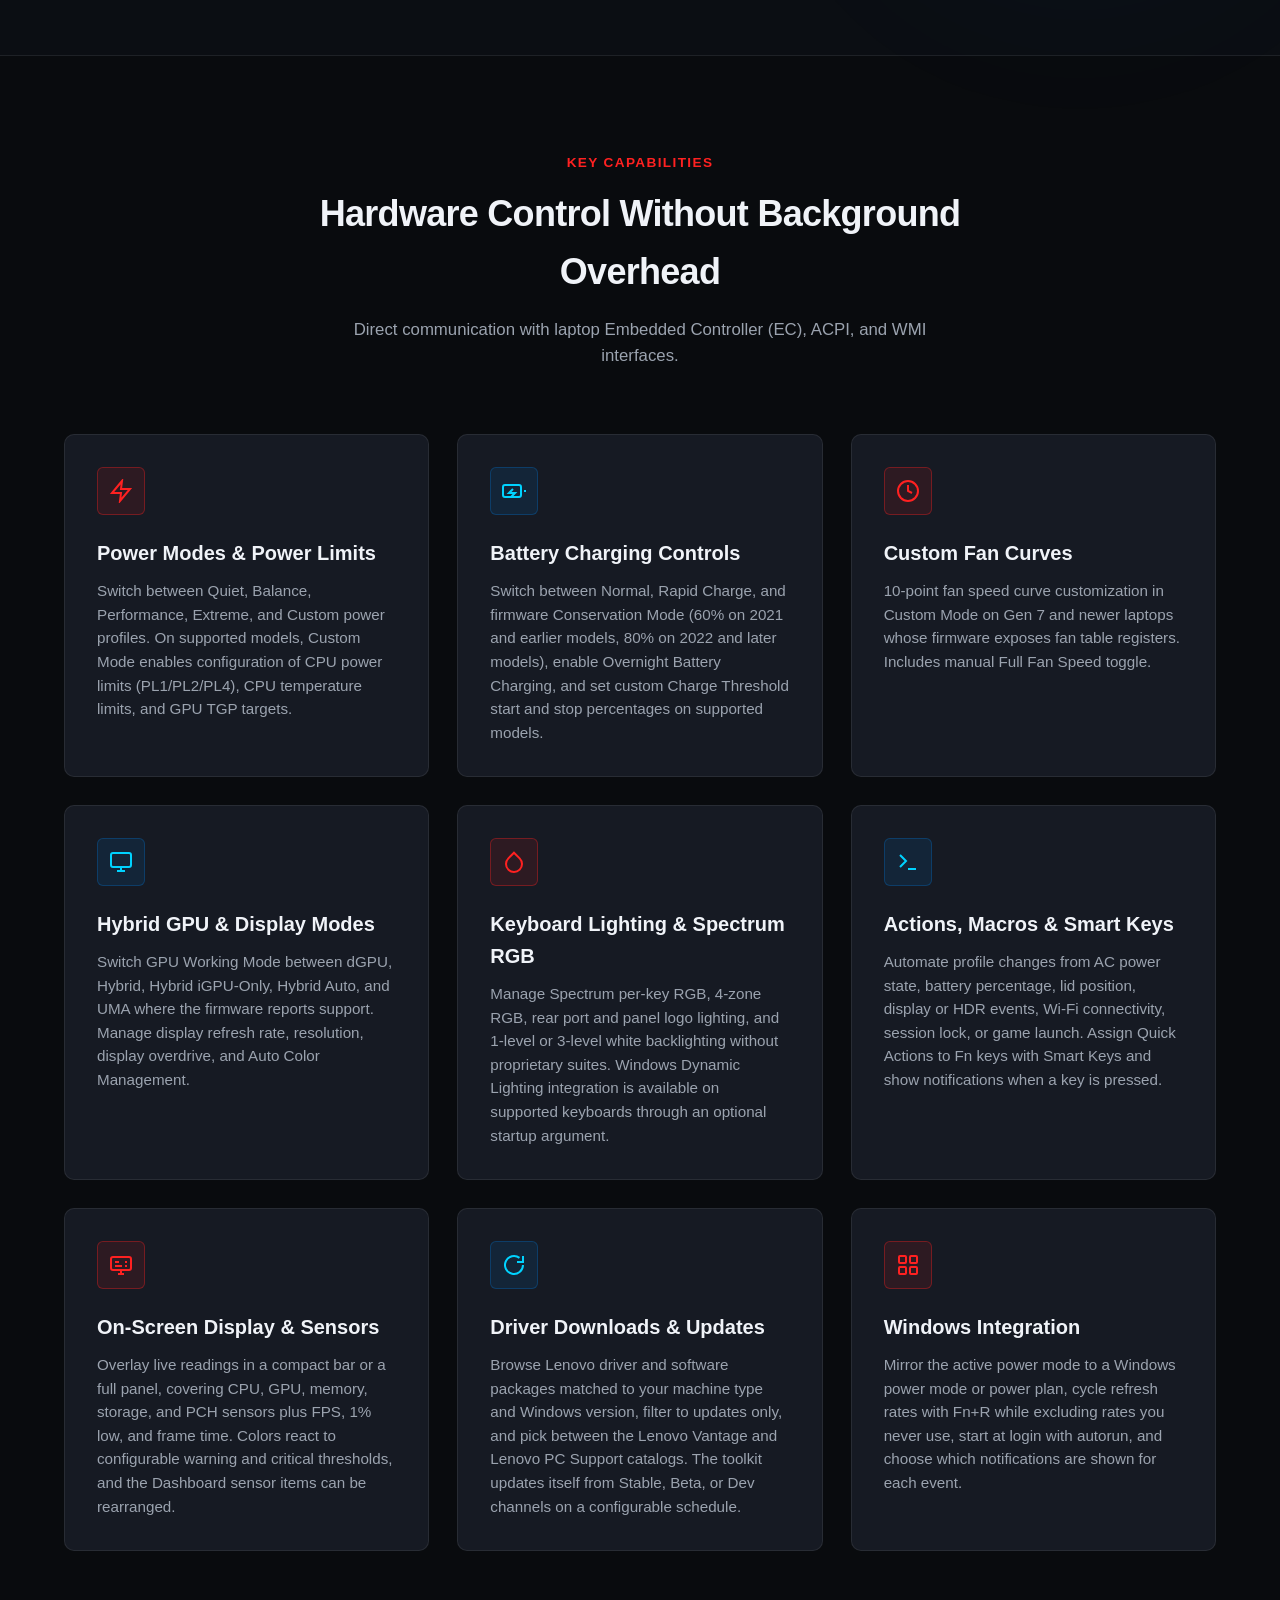
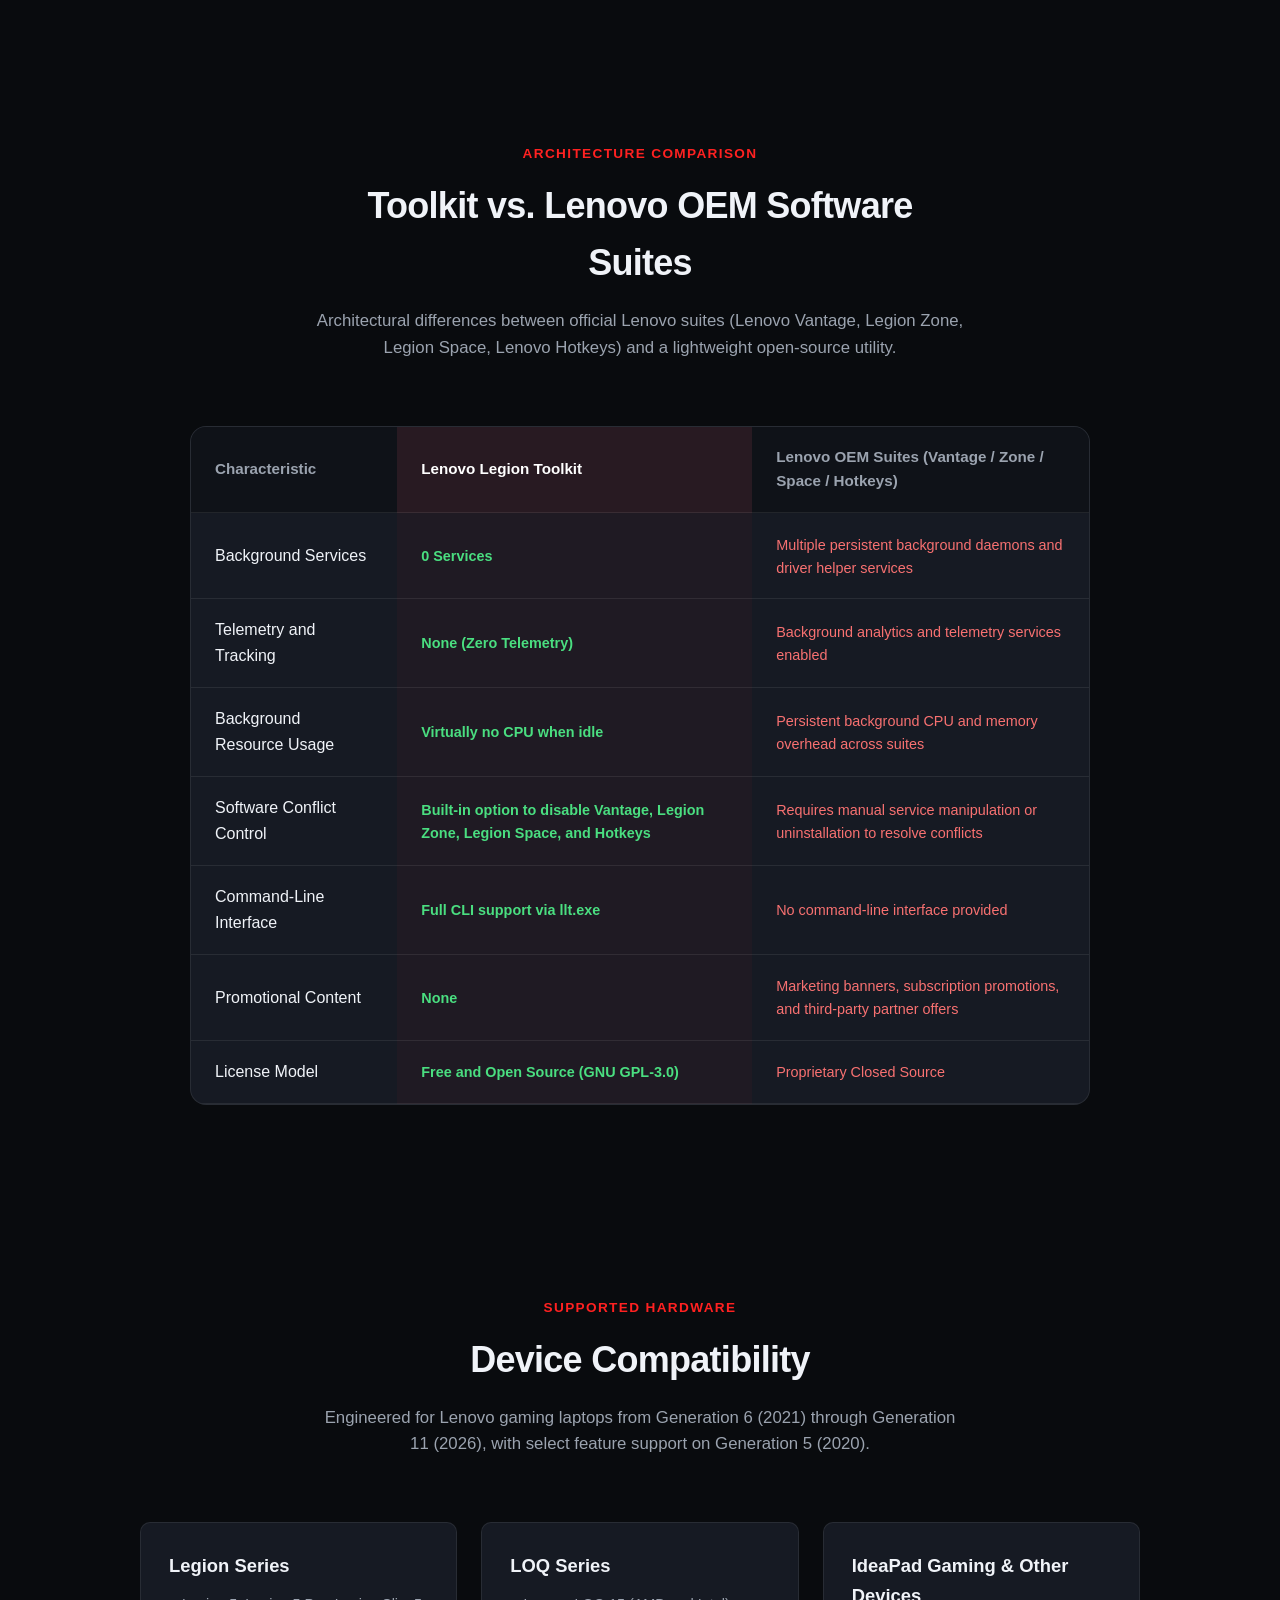
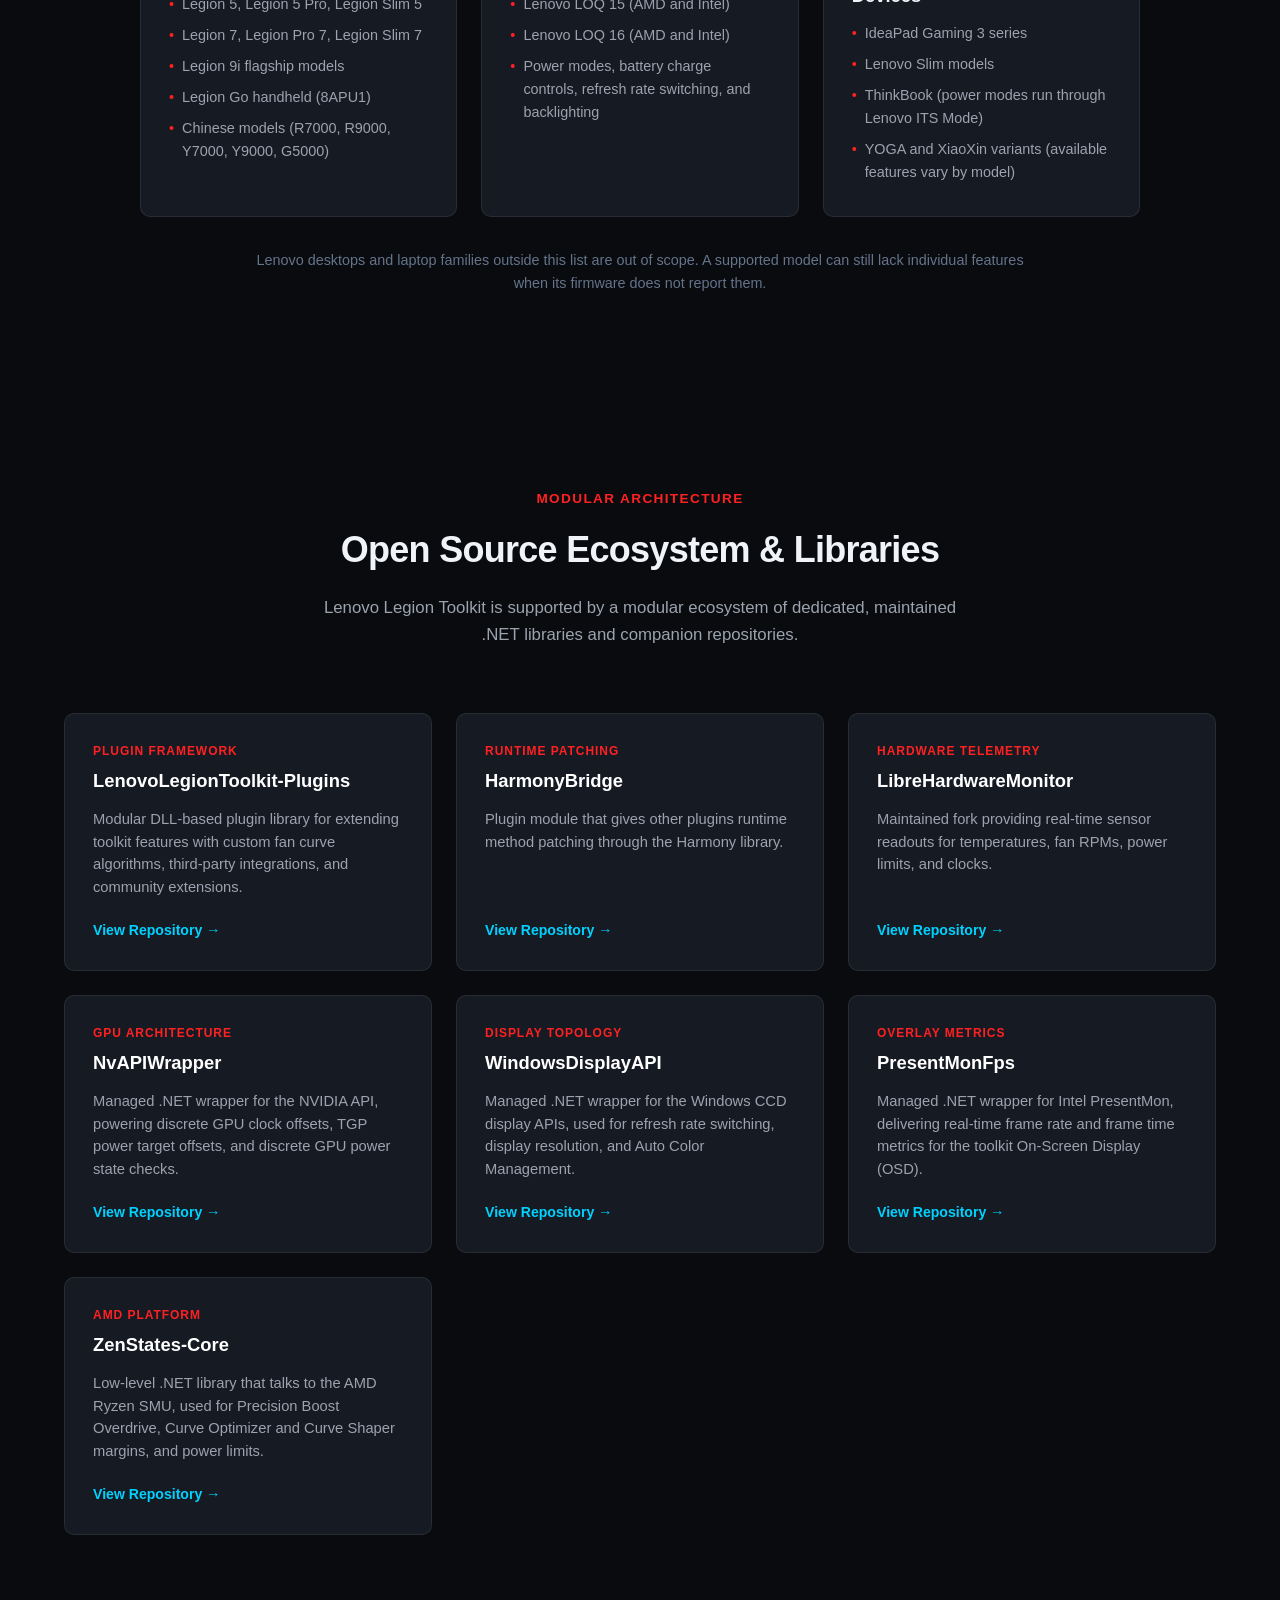
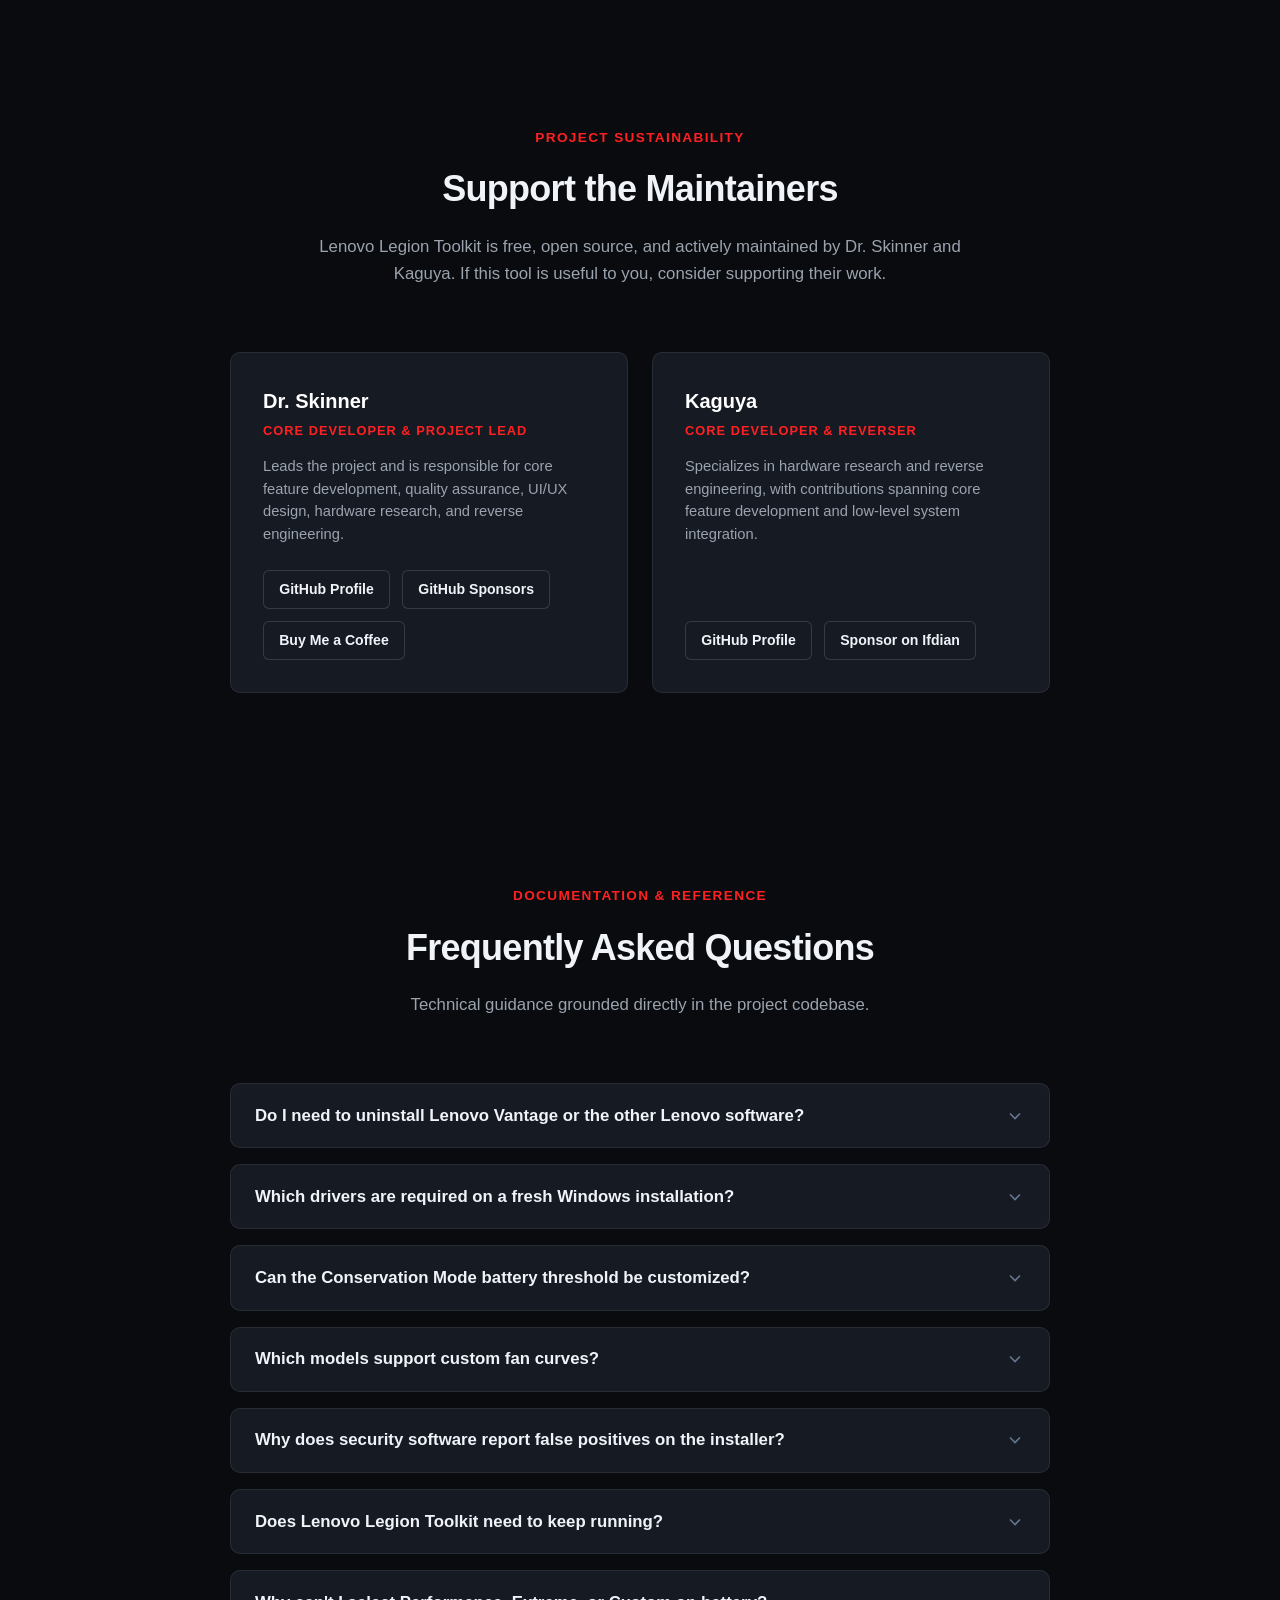
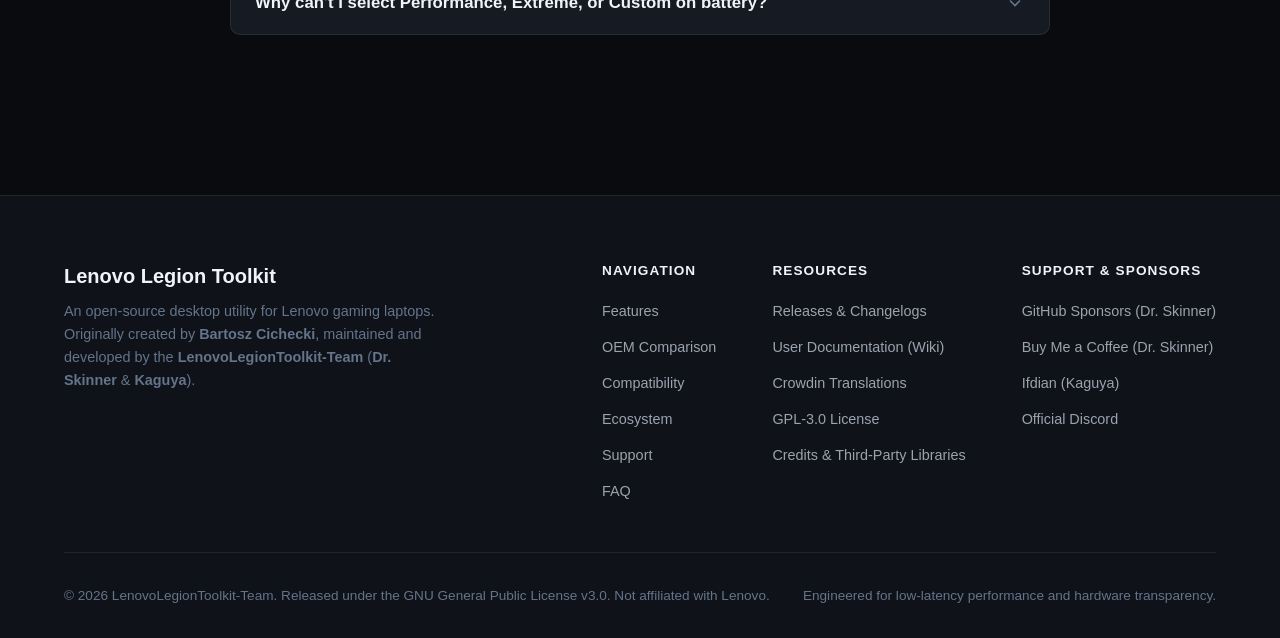
==== commit 3dfbff6c: "Corrected maintainer roles and descriptions" ====
--- a/index.html
+++ b/index.html
@@ -524,10 +524,13 @@
           <div class="support-card">
             <div>
               <h4>Dr. Skinner</h4>
-              <div class="support-card-role">Core Maintainer & Developer</div>
-              <p>Active maintenance, reverse engineering, hardware compatibility testing, and bug fixes across supported Lenovo models.</p>
+              <div class="support-card-role">Core Developer & Project Lead</div>
+              <p>Leads the project and is responsible for core feature development, quality assurance, UI/UX design, hardware research, and reverse engineering.</p>
             </div>
             <div class="support-buttons">
+              <a href="https://github.com/Metanome" class="btn btn-secondary btn-sm" target="_blank" rel="noopener">
+                GitHub Profile
+              </a>
               <a href="https://github.com/sponsors/Metanome" class="btn btn-secondary btn-sm" target="_blank" rel="noopener">
                 GitHub Sponsors
               </a>
@@ -540,10 +543,13 @@
           <div class="support-card">
             <div>
               <h4>Kaguya</h4>
-              <div class="support-card-role">Core Maintainer & Developer</div>
-              <p>Active development, Embedded Controller feature implementation, platform feature integration, and community releases.</p>
+              <div class="support-card-role">Core Developer & Reverser</div>
+              <p>Specializes in hardware research and reverse engineering, with contributions spanning core feature development and low-level system integration.</p>
             </div>
             <div class="support-buttons">
+              <a href="https://github.com/XKaguya" class="btn btn-secondary btn-sm" target="_blank" rel="noopener">
+                GitHub Profile
+              </a>
               <a href="https://ifdian.net/a/XKaguya" class="btn btn-secondary btn-sm" target="_blank" rel="noopener">
                 Sponsor on Ifdian
               </a>
@@ -665,7 +671,7 @@
       <div class="footer-top">
         <div class="footer-brand">
           <h4>Lenovo Legion Toolkit</h4>
-          <p>An open-source desktop utility for Lenovo gaming laptops. Originally created by <strong>Bartosz Cichecki</strong>, maintained and developed by the <strong>LenovoLegionToolkit-Team</strong> (<strong>Kaguya</strong> & <strong>Dr. Skinner</strong>).</p>
+          <p>An open-source desktop utility for Lenovo gaming laptops. Originally created by <strong>Bartosz Cichecki</strong>, maintained and developed by the <strong>LenovoLegionToolkit-Team</strong> (<strong>Dr. Skinner</strong> & <strong>Kaguya</strong>).</p>
         </div>
 
         <div class="footer-links-group">
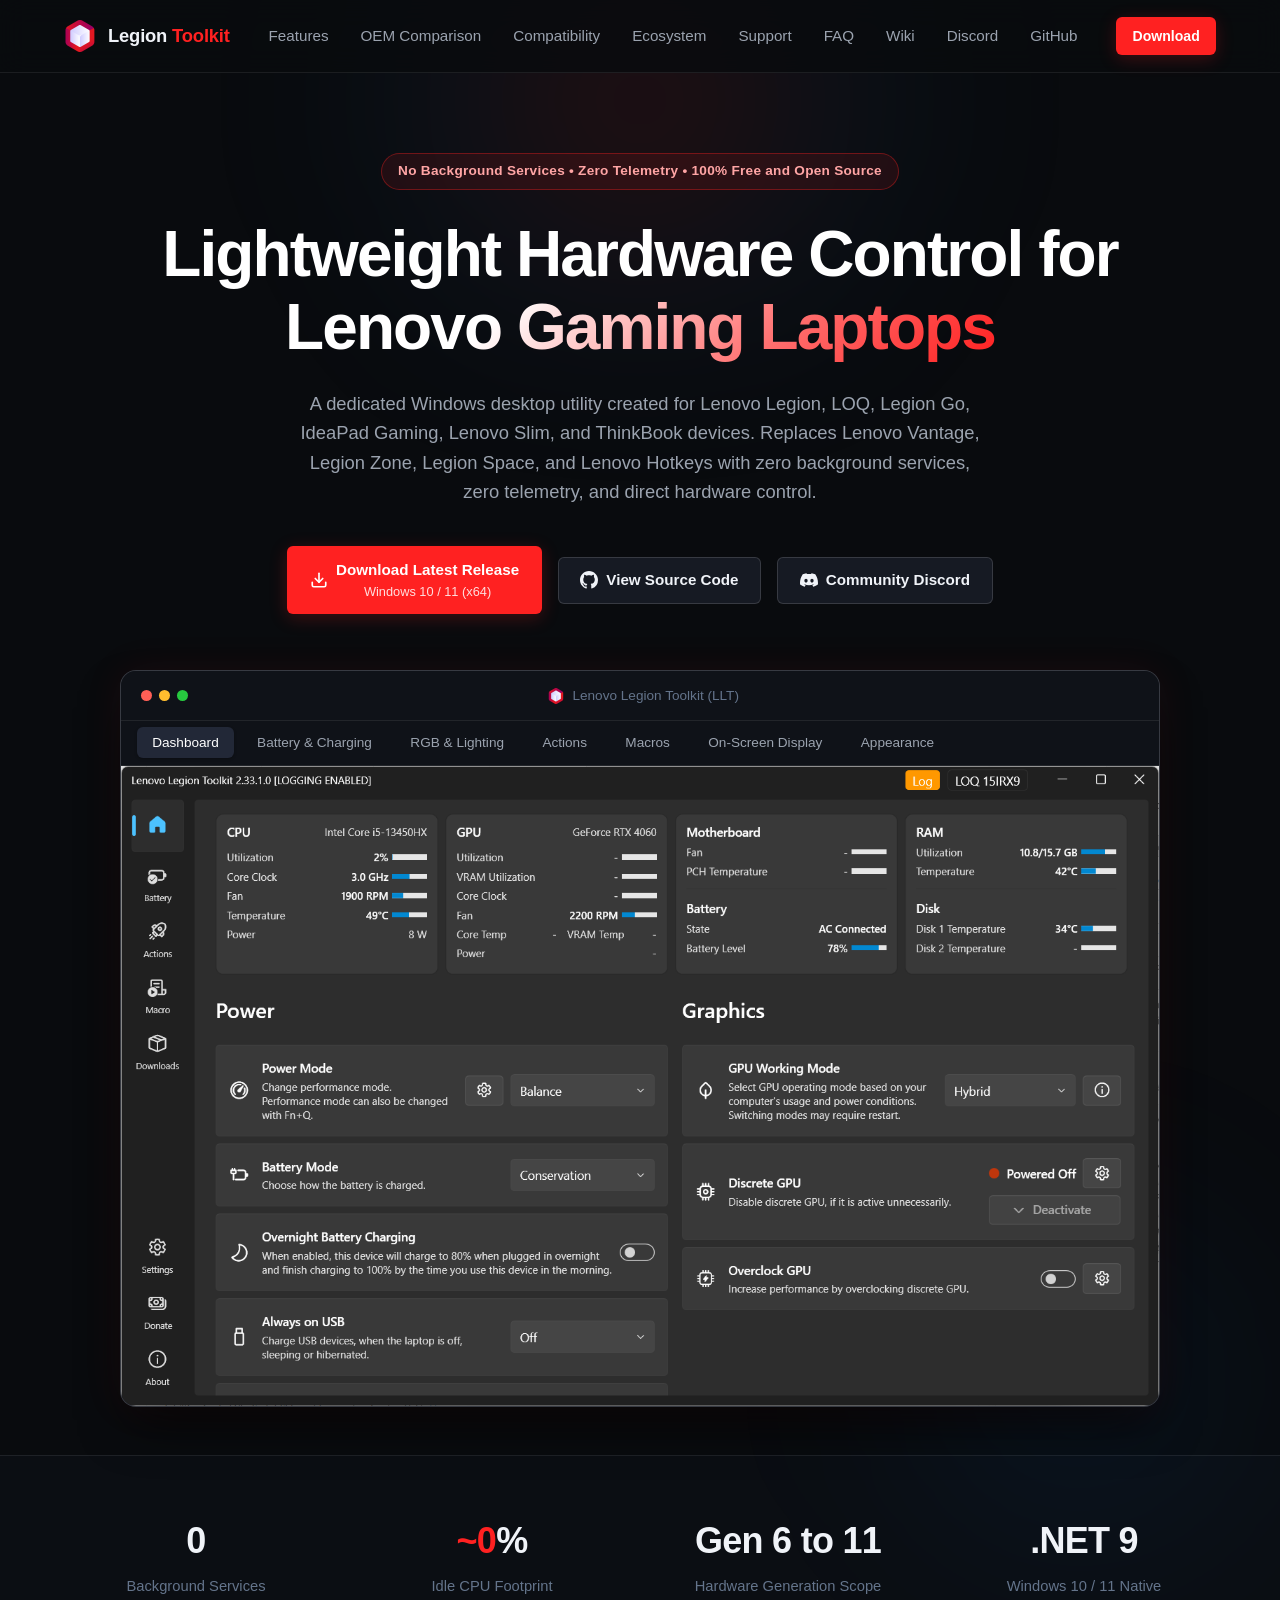
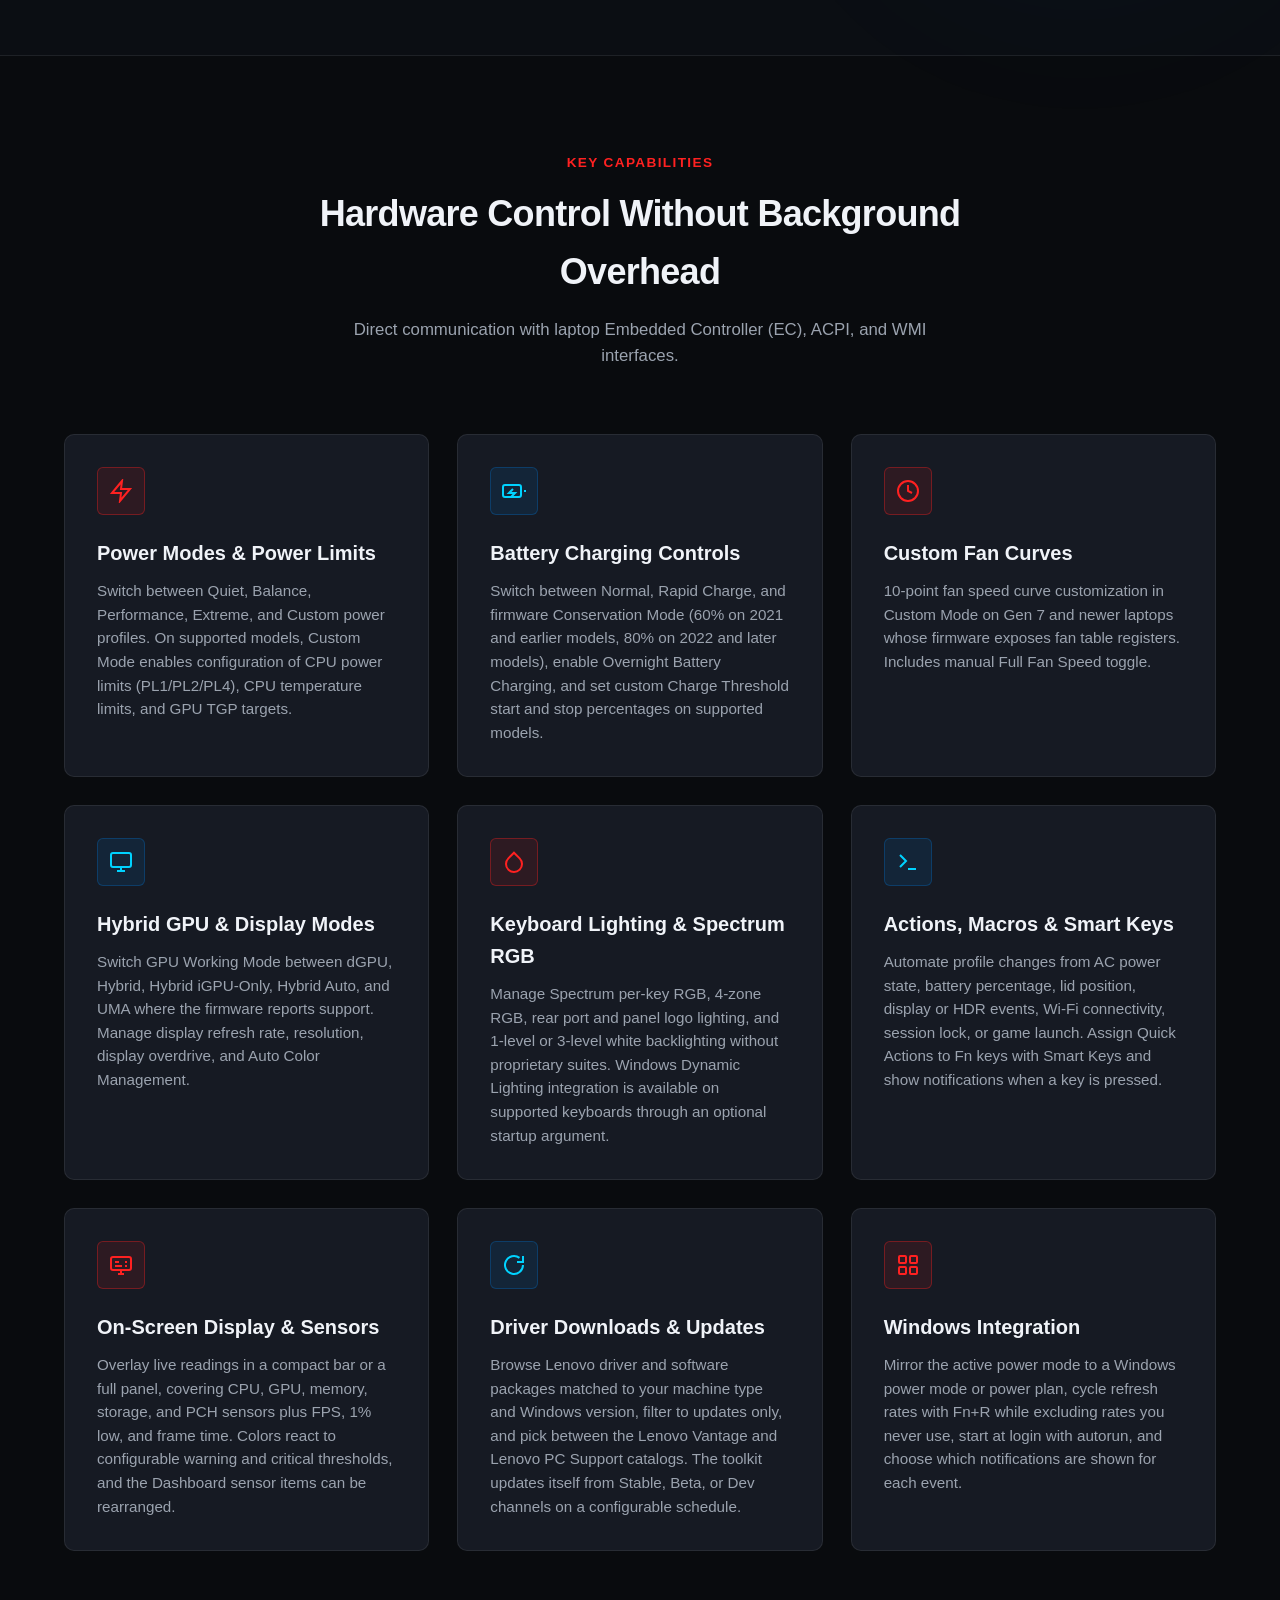
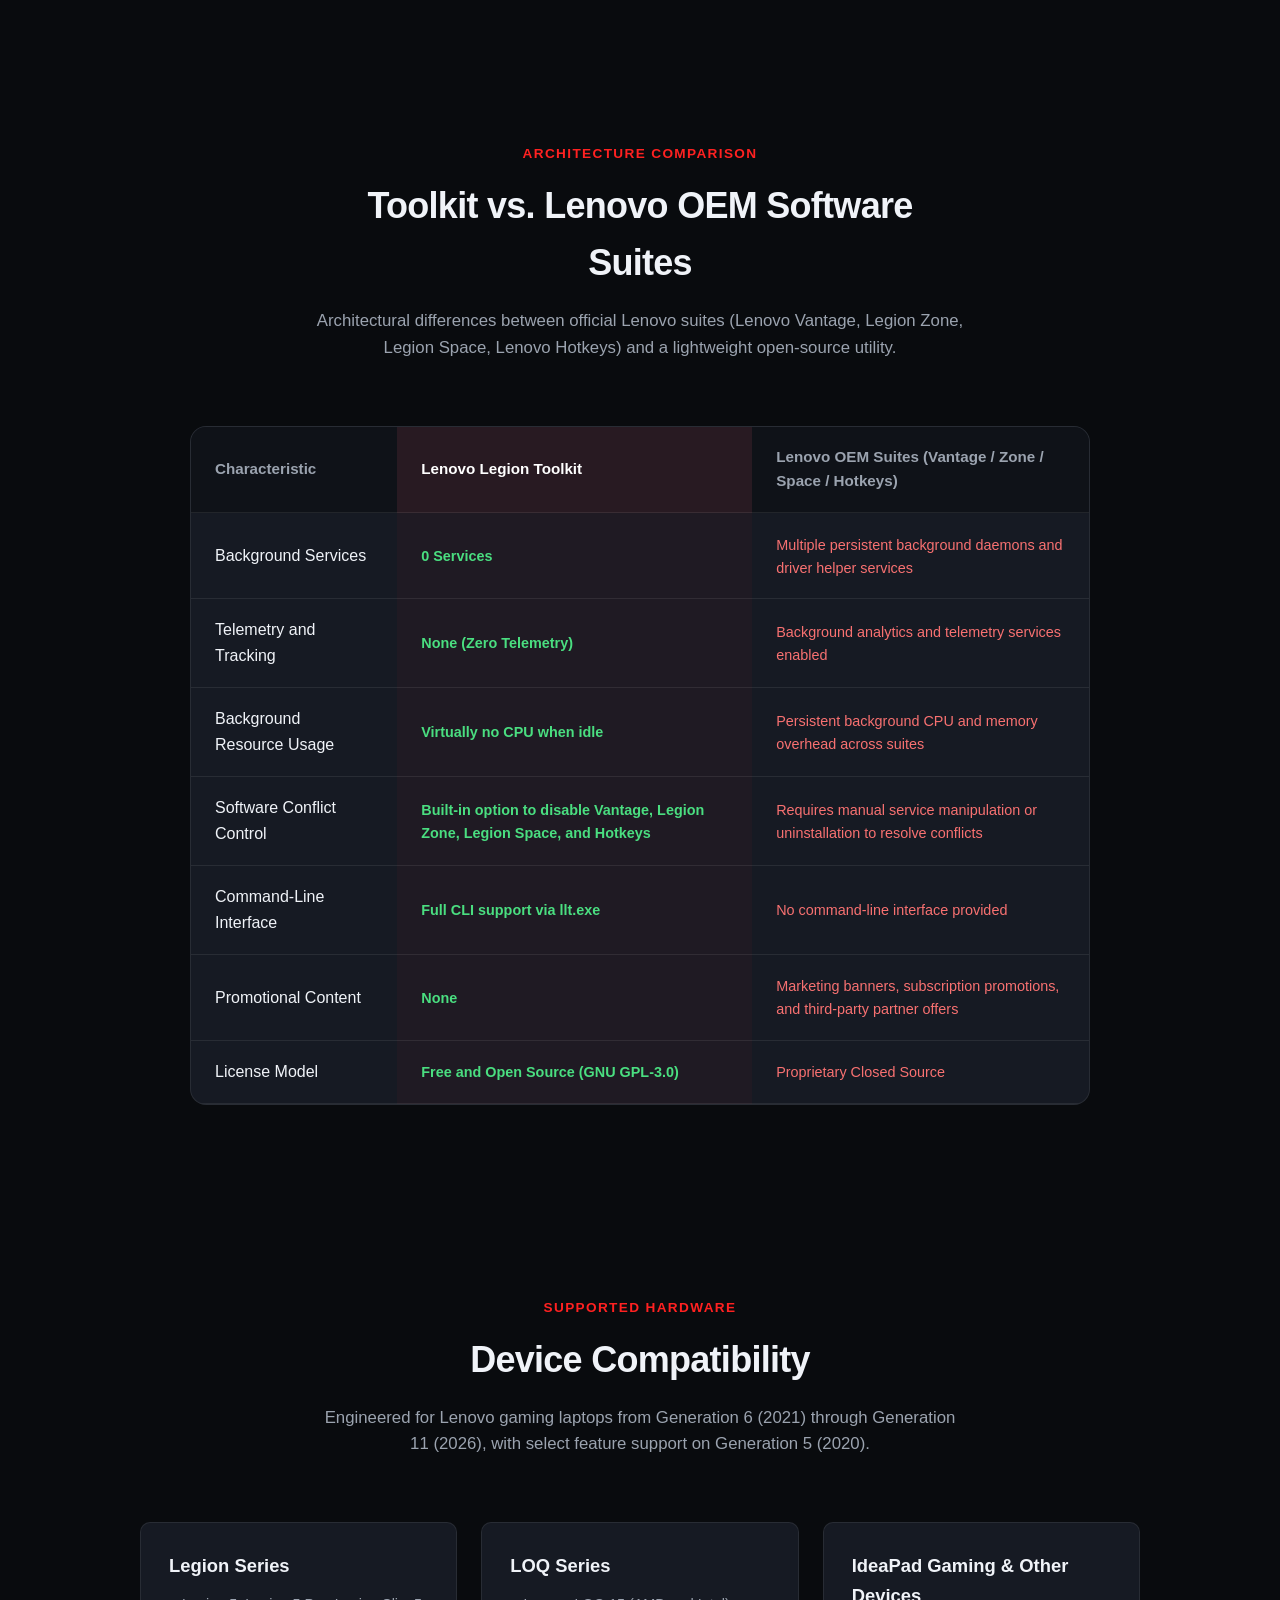
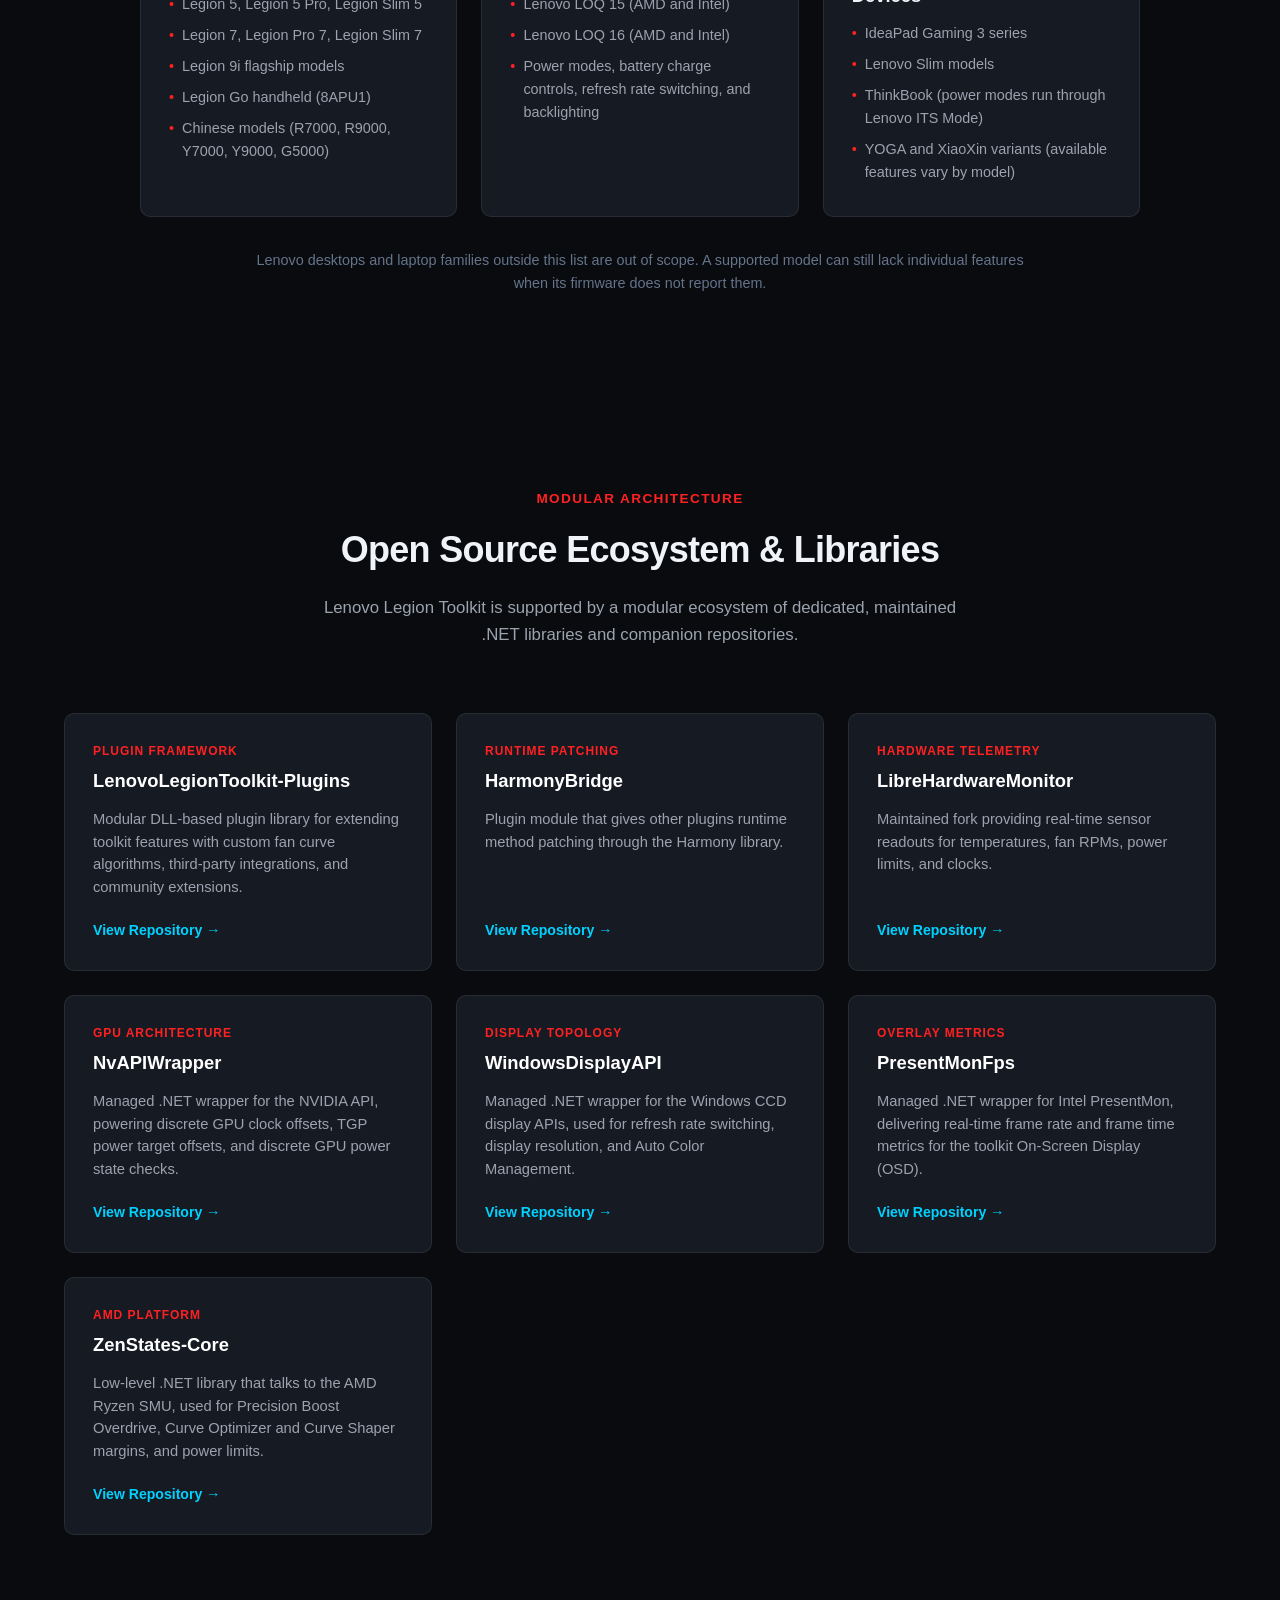
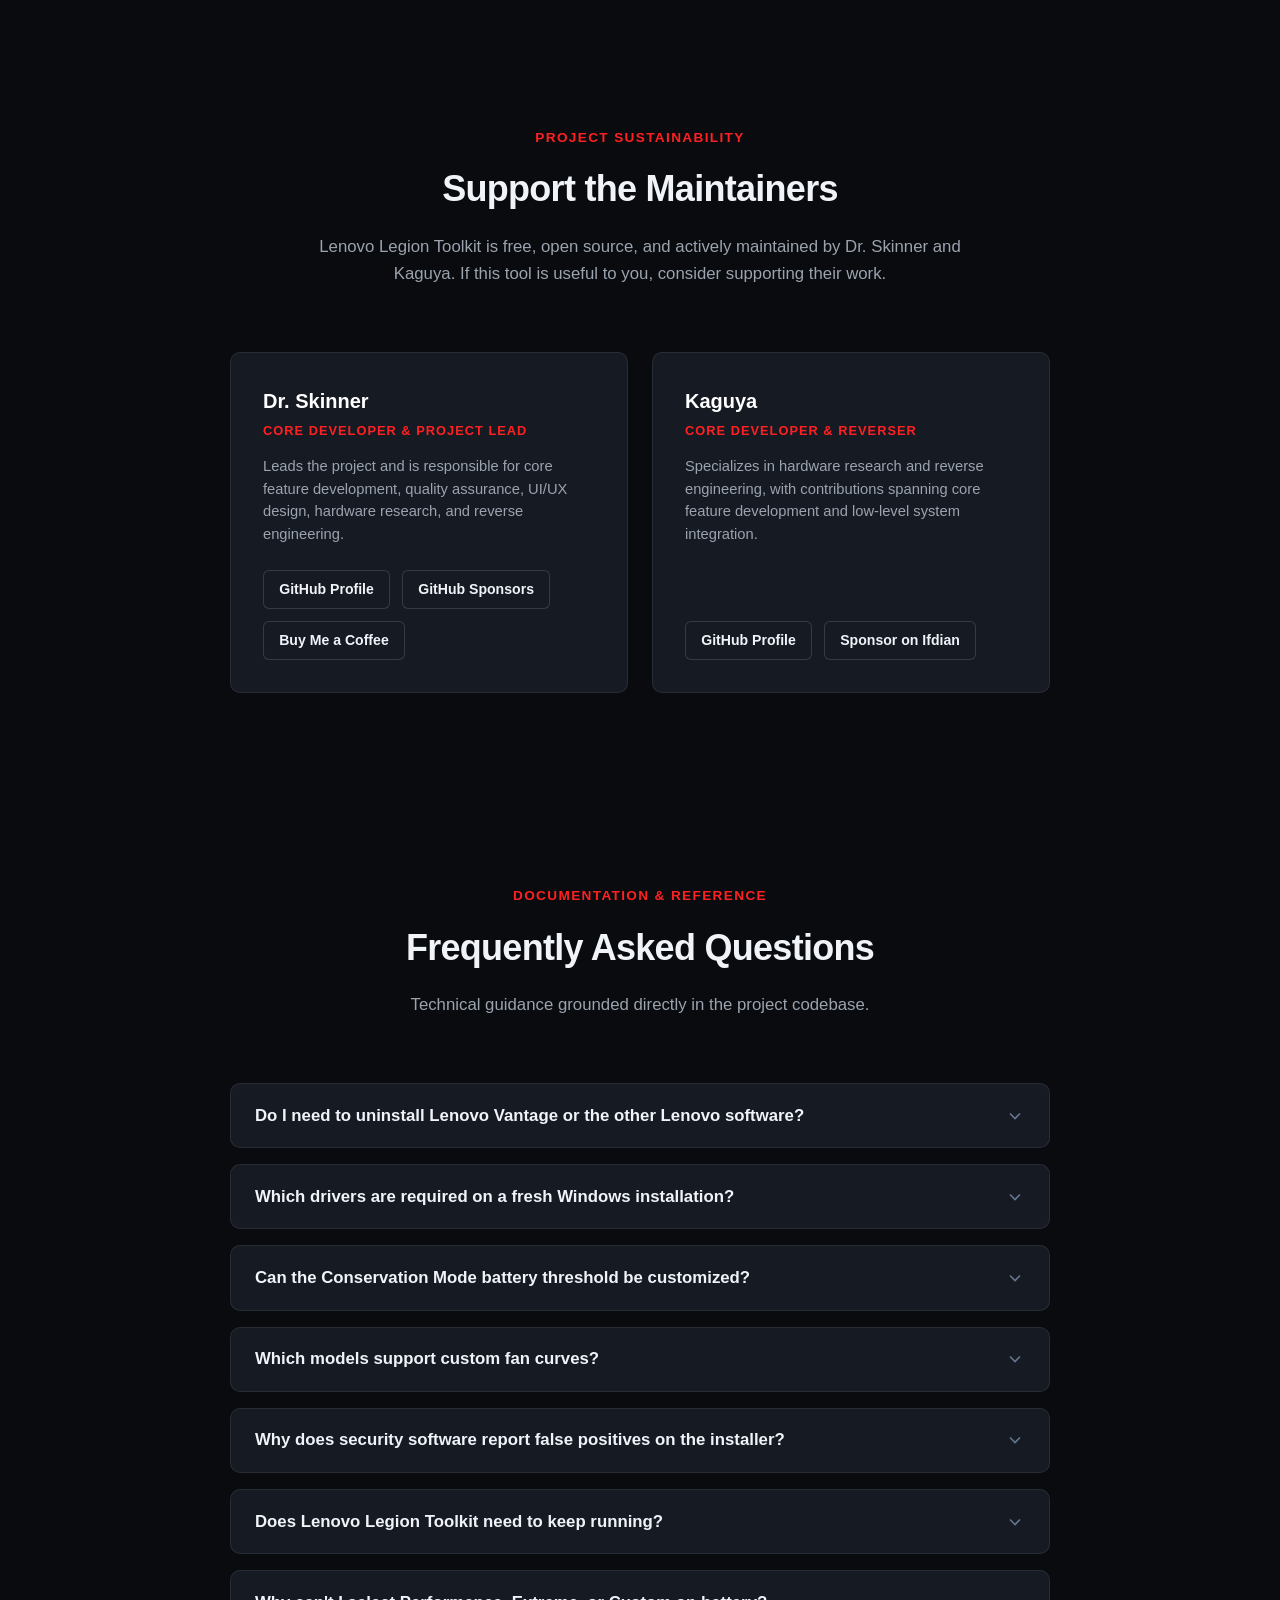
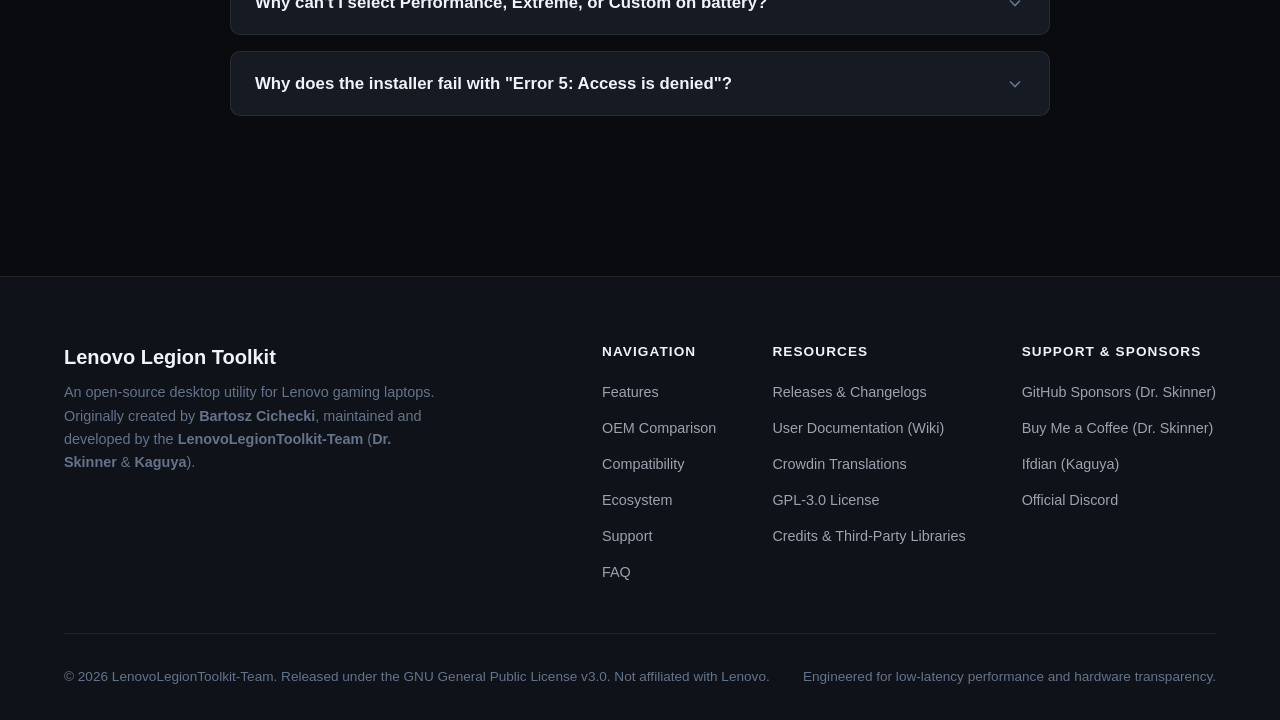
==== commit 7a23cc01: "Added FAQ entry for the installer failing with Error 5" ====
--- a/index.html
+++ b/index.html
@@ -657,6 +657,18 @@
             </div>
           </div>
 
+          <div class="faq-item">
+            <button class="faq-question" aria-expanded="false">
+              <span>Why does the installer fail with "Error 5: Access is denied"?</span>
+              <svg width="20" height="20" viewBox="0 0 24 24" fill="none" stroke="currentColor" stroke-width="2">
+                <polyline points="6 9 12 15 18 9"></polyline>
+              </svg>
+            </button>
+            <div class="faq-answer">
+              <p>That message comes from the installer bootstrap, not from Lenovo Legion Toolkit. Setup unpacks its own files into a temporary folder under <code>%LOCALAPPDATA%\Temp</code> named like <code>is-XXXXX.tmp</code> before any application code runs, so the error means Windows refused to create that folder. Copy the installer to a plain local folder such as your Downloads folder (<code>%USERPROFILE%\Downloads</code>) and run it again, and confirm that <code>%LOCALAPPDATA%\Temp</code> exists, that your account can create a folder inside it, and that security software is not blocking writes there.</p>
+            </div>
+          </div>
+
         </div>
 
       </div>
